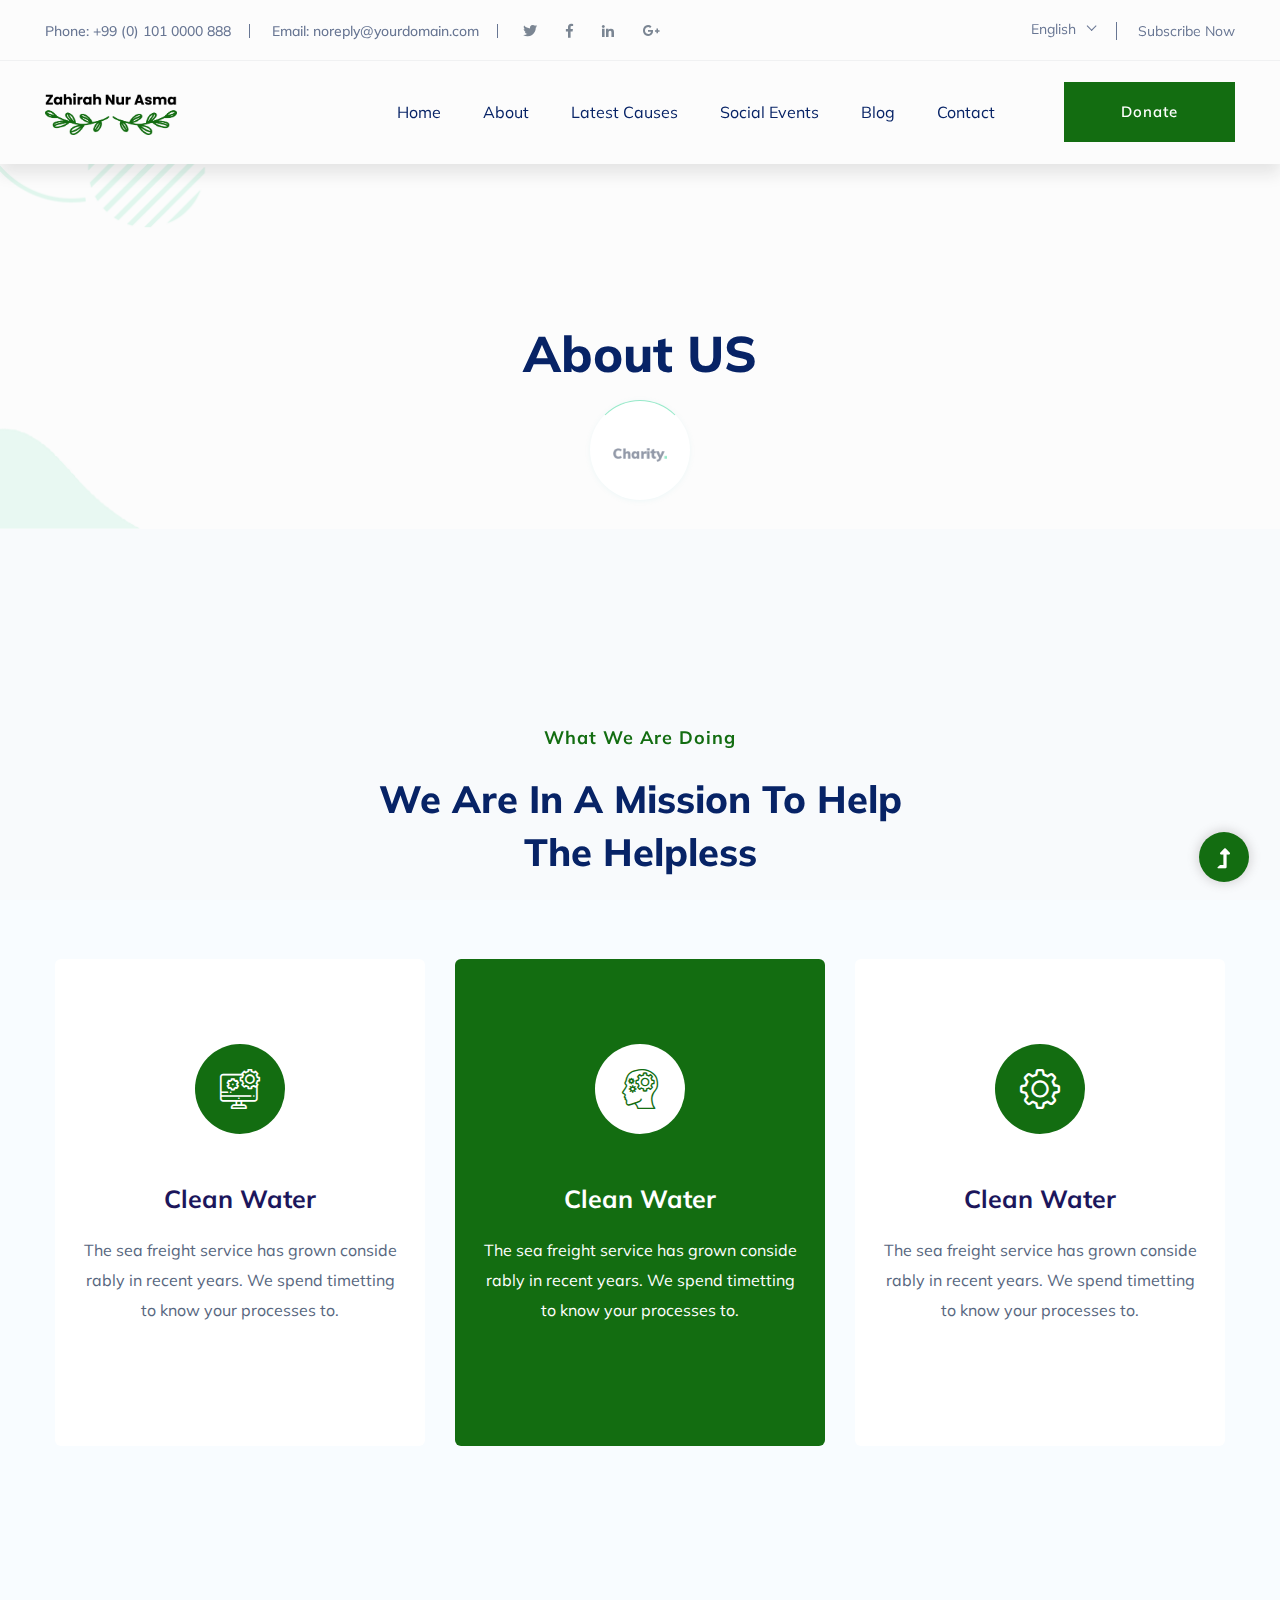
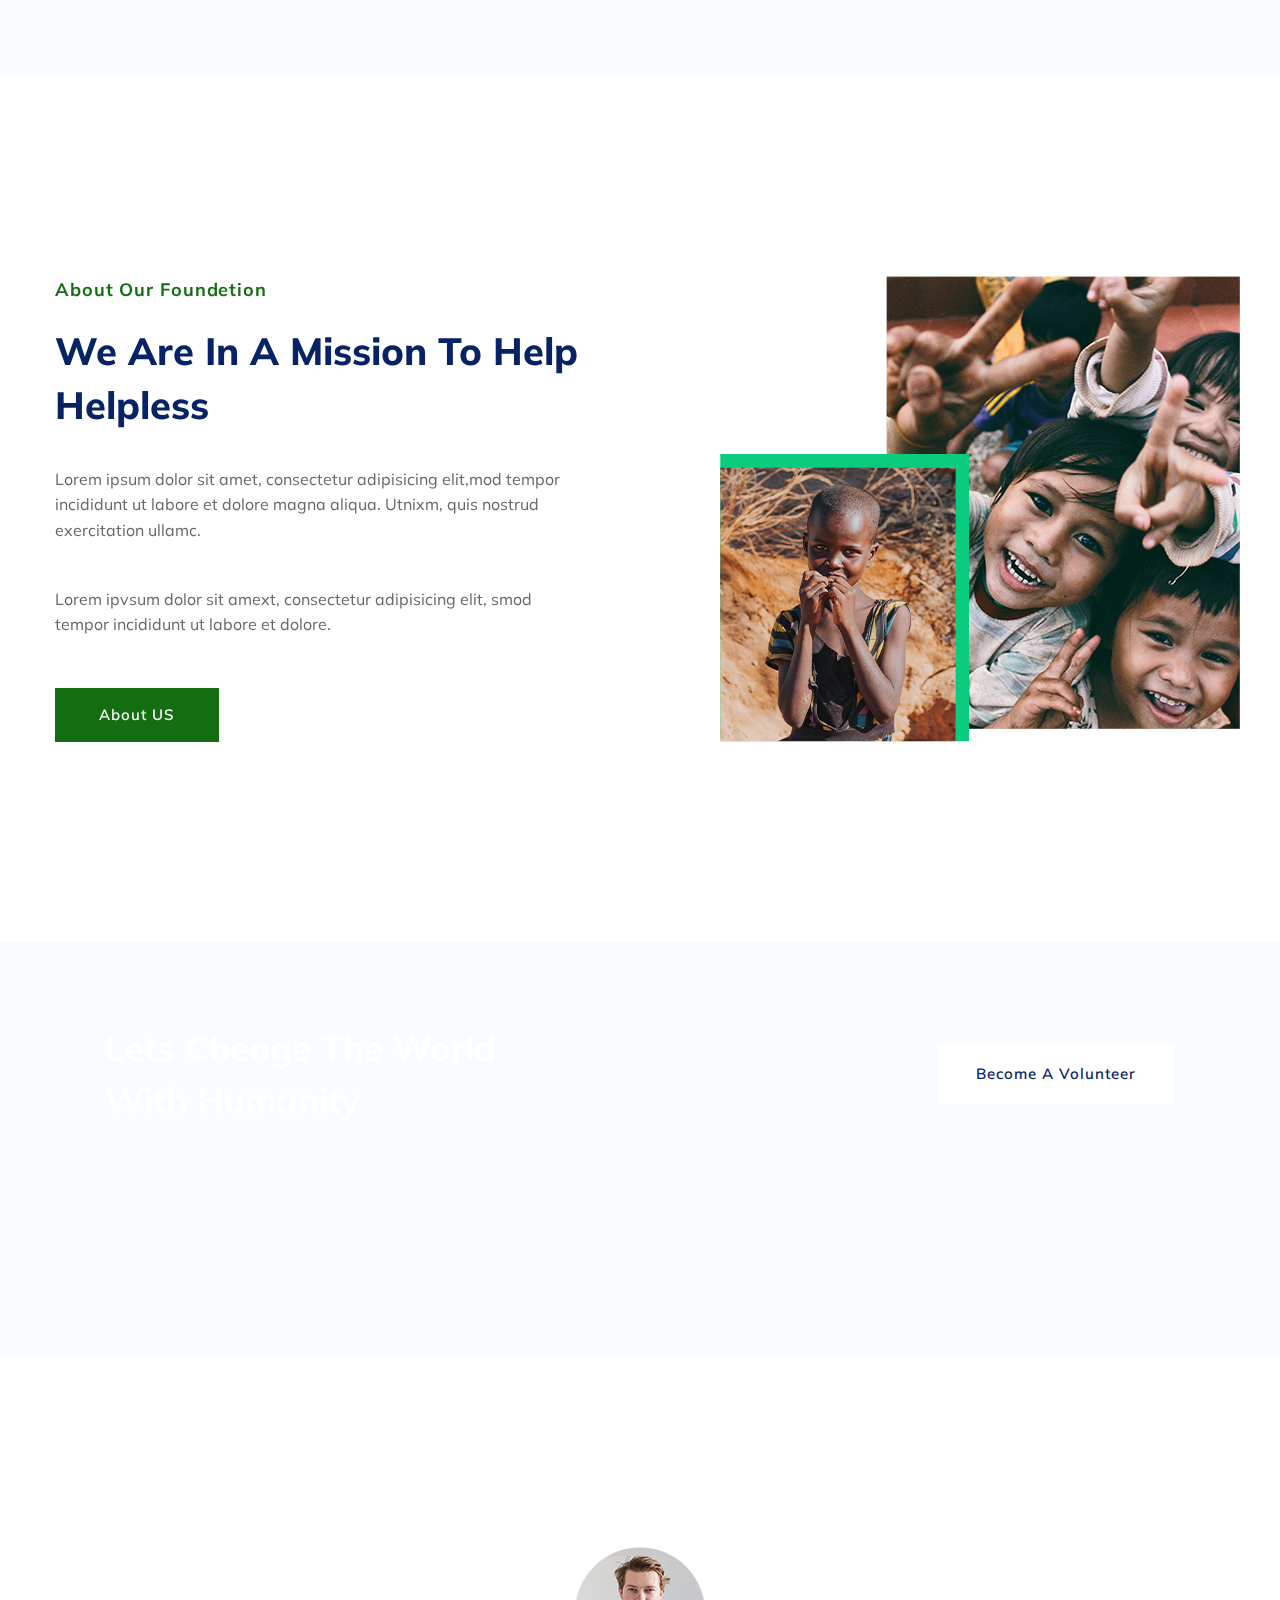
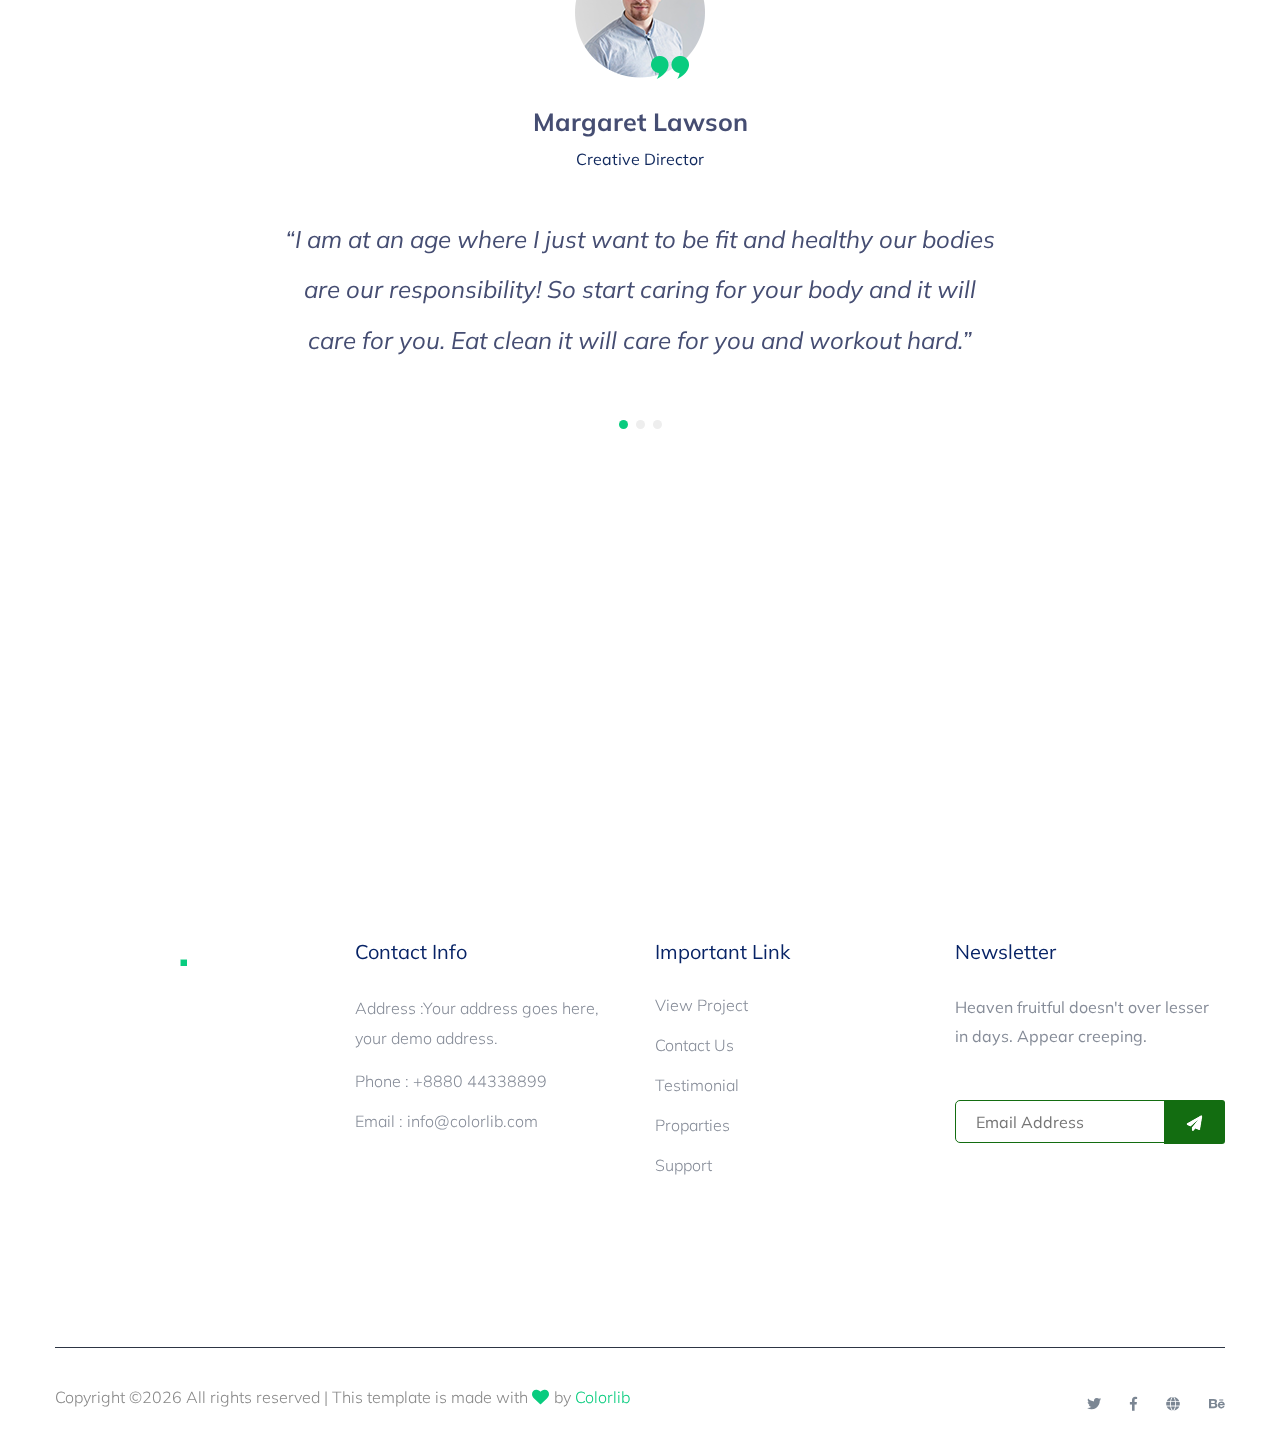
==== about.html @ 2c1a3784 "upload file yayasan di github" ====
<!doctype html>
<html class="no-js" lang="zxx">
<head>
    <meta charset="utf-8">
    <meta http-equiv="x-ua-compatible" content="ie=edge">
    <title> Charity | Teamplate</title>
    <meta name="description" content="">
    <meta name="viewport" content="width=device-width, initial-scale=1">
    <link rel="manifest" href="site.webmanifest">
    <link rel="shortcut icon" type="image/x-icon" href="assets/img/favicon.ico">

	<!-- CSS here -->
	<link rel="stylesheet" href="assets/css/bootstrap.min.css">
	<link rel="stylesheet" href="assets/css/owl.carousel.min.css">
	<link rel="stylesheet" href="assets/css/slicknav.css">
    <link rel="stylesheet" href="assets/css/flaticon.css">
    <link rel="stylesheet" href="assets/css/progressbar_barfiller.css">
    <link rel="stylesheet" href="assets/css/gijgo.css">
    <link rel="stylesheet" href="assets/css/animate.min.css">
    <link rel="stylesheet" href="assets/css/animated-headline.css">
	<link rel="stylesheet" href="assets/css/magnific-popup.css">
	<link rel="stylesheet" href="assets/css/fontawesome-all.min.css">
	<link rel="stylesheet" href="assets/css/themify-icons.css">
	<link rel="stylesheet" href="assets/css/slick.css">
	<link rel="stylesheet" href="assets/css/nice-select.css">
	<link rel="stylesheet" href="assets/css/style.css">
</head>
<body>
    <!-- ? Preloader Start -->
    <div id="preloader-active">
        <div class="preloader d-flex align-items-center justify-content-center">
            <div class="preloader-inner position-relative">
                <div class="preloader-circle"></div>
                <div class="preloader-img pere-text">
                    <img src="assets/img/logo/loder.png" alt="">
                </div>
            </div>
        </div>
    </div>
    <!-- Preloader Start -->
    <header>
        <!-- Header Start -->
        <div class="header-area">
            <div class="main-header ">
                <div class="header-top d-none d-lg-block">
                    <div class="container-fluid">
                        <div class="col-xl-12">
                            <div class="row d-flex justify-content-between align-items-center">
                                <div class="header-info-left d-flex">
                                    <ul>     
                                        <li>Phone: +99 (0) 101 0000 888</li>
                                        <li>Email: noreply@yourdomain.com</li>
                                    </ul>
                                    <div class="header-social">    
                                        <ul>
                                            <li><a href="#"><i class="fab fa-twitter"></i></a></li>
                                            <li><a  href="https://www.facebook.com/sai4ull"><i class="fab fa-facebook-f"></i></a></li>
                                            <li><a href="#"><i class="fab fa-linkedin-in"></i></a></li>
                                            <li> <a href="#"><i class="fab fa-google-plus-g"></i></a></li>
                                        </ul>
                                    </div>
                                </div>
                                <div class="header-info-right d-flex align-items-center">
                                    <div class="select-this">
                                        <form action="#">
                                            <div class="select-itms">
                                                <select name="select" id="select1">
                                                    <option value="">English</option>
                                                    <option value="">Bangla</option>
                                                    <option value="">Arabic</option>
                                                    <option value="">Hindi</option>
                                                </select>
                                            </div>
                                        </form>
                                    </div>
                                    <ul class="contact-now">     
                                        <li><a href="#">Subscribe Now</a></li>
                                    </ul>
                                </div>
                            </div>
                        </div>
                    </div>
                </div>
                <div class="header-bottom  header-sticky">
                    <div class="container-fluid">
                        <div class="row align-items-center">
                            <!-- Logo -->
                            <div class="col-xl-2 col-lg-2">
                                <div class="logo">
                                    <a href="index.html"><img src="assets/img/logo/logo.png" alt=""></a>
                                </div>
                            </div>
                            <div class="col-xl-10 col-lg-10">
                                <div class="menu-wrapper  d-flex align-items-center justify-content-end">
                                    <!-- Main-menu -->
                                    <div class="main-menu d-none d-lg-block">
                                        <nav>
                                            <ul id="navigation">                                                                                          
                                                <li><a href="index.html">Home</a></li>
                                                <li><a href="about.html">About</a></li>
                                                <li><a href="program.html">latest causes</a></li>
                                                <li><a href="events.html">social events </a></li>
                                                <li><a href="blog.html">Blog</a>
                                                    <ul class="submenu">
                                                        <li><a href="blog.html">Blog</a></li>
                                                        <li><a href="blog_details.html">Blog Details</a></li>
                                                        <li><a href="elements.html">Element</a></li>
                                                    </ul>
                                                </li>
                                                <li><a href="contact.html">Contact</a></li>
                                            </ul>
                                        </nav>
                                    </div>
                                    <!-- Header-btn -->
                                    <div class="header-right-btn d-none d-lg-block ml-20">
                                        <a href="contact.html" class="btn header-btn">Donate</a>
                                    </div>
                                </div>
                            </div> 
                            <!-- Mobile Menu -->
                            <div class="col-12">
                                <div class="mobile_menu d-block d-lg-none"></div>
                            </div>
                        </div>
                    </div>
                </div>
            </div>
        </div>
        <!-- Header End -->
    </header>
    <!-- header end -->
    <main>
    <!--? Hero Start -->
    <div class="slider-area2">
        <div class="slider-height2 d-flex align-items-center">
            <div class="container">
                <div class="row">
                    <div class="col-xl-12">
                        <div class="hero-cap hero-cap2 pt-20 text-center">
                            <h2>About US</h2>
                        </div>
                    </div>
                </div>
            </div>
        </div>
    </div>
    <!-- Hero End -->
    <!--? Services Area Start -->
    <div class="service-area section-padding30">
        <div class="container">
            <div class="row justify-content-center">
                <div class="col-xl-6 col-lg-7 col-md-10 col-sm-10">
                    <!-- Section Tittle -->
                    <div class="section-tittle text-center mb-80">
                        <span>What we are doing</span>
                        <h2>We Are In A Mission To Help The Helpless</h2>
                    </div>
                </div>
            </div>
            <div class="row">
                <div class="col-lg-4 col-md-6 col-sm-6">
                    <div class="single-cat text-center mb-50">
                        <div class="cat-icon">
                            <span class="flaticon-null-1"></span>
                        </div>
                        <div class="cat-cap">
                            <h5><a href="services.html">Clean Water</a></h5>
                            <p>The sea freight service has grown conside rably in recent years. We spend timetting to know your processes to.</p>
                        </div>
                    </div>
                </div>
                <div class="col-lg-4 col-md-6 col-sm-6">
                    <div class="single-cat active text-center mb-50">
                        <div class="cat-icon">
                            <span class="flaticon-think"></span>
                        </div>
                        <div class="cat-cap">
                            <h5><a href="services.html">Clean Water</a></h5>
                            <p>The sea freight service has grown conside rably in recent years. We spend timetting to know your processes to.</p>
                        </div>
                    </div>
                </div>
                <div class="col-lg-4 col-md-6 col-sm-6">
                    <div class="single-cat text-center mb-50">
                        <div class="cat-icon">
                            <span class="flaticon-gear"></span>
                        </div>
                        <div class="cat-cap">
                            <h5><a href="services.html">Clean Water</a></h5>
                            <p>The sea freight service has grown conside rably in recent years. We spend timetting to know your processes to.</p>
                        </div>
                    </div>
                </div>
            </div>
        </div>
    </div>
    <!-- Services Area End -->
    <!--? About Law Start-->
    <section class="about-low-area section-padding2">
        <div class="container">
            <div class="row">
                <div class="col-lg-6 col-md-10">
                    <div class="about-caption mb-50">
                        <!-- Section Tittle -->
                        <div class="section-tittle mb-35">
                            <span>About our foundetion</span>
                            <h2>We Are In A Mission To  Help Helpless</h2>
                        </div>
                        <p>Lorem ipsum dolor sit amet, consectetur adipisicing elit,mod tempor incididunt ut labore et dolore magna aliqua. Utnixm, quis nostrud exercitation ullamc.</p>
                        <p>Lorem ipvsum dolor sit amext, consectetur adipisicing elit, smod tempor incididunt ut labore et dolore.</p>
                    </div>
                    <a href="about.html" class="btn">About US</a>
                </div>
                <div class="col-lg-6 col-md-12">
                    <!-- about-img -->
                    <div class="about-img ">
                        <div class="about-font-img d-none d-lg-block">
                            <img src="assets/img/gallery/about2.png" alt="">
                        </div>
                        <div class="about-back-img ">
                            <img src="assets/img/gallery/about1.png" alt="">
                        </div>
                    </div>
                </div>
            </div>
        </div>
    </section>
    <!-- About Law End-->
    <!-- Want To work -->
    <section class="wantToWork-area ">
        <div class="container">
            <div class="wants-wrapper w-padding2  section-bg" data-background="assets/img/gallery/section_bg01.png">
                <div class="row align-items-center justify-content-between">
                    <div class="col-xl-5 col-lg-9 col-md-8">
                        <div class="wantToWork-caption wantToWork-caption2">
                            <h2>Lets Chenge The World With Humanity</h2>
                        </div>
                    </div>
                    <div class="col-xl-2 col-lg-3 col-md-4">
                        <a href="#" class="btn white-btn f-right sm-left">Become A Volunteer</a>
                    </div>
                </div>
            </div>
        </div>
    </section>
    <!-- Want To work End -->
    <!--? Testimonial Start -->
    <div class="testimonial-area testimonial-padding">
        <div class="container">
            <!-- Testimonial contents -->
            <div class="row d-flex justify-content-center">
                <div class="col-xl-8 col-lg-8 col-md-10">
                    <div class="h1-testimonial-active dot-style">
                        <!-- Single Testimonial -->
                        <div class="single-testimonial text-center">
                            <div class="testimonial-caption ">
                                <!-- founder -->
                                <div class="testimonial-founder">
                                    <div class="founder-img mb-40">
                                        <img src="assets/img/gallery/testimonial.png" alt="">
                                        <span>Margaret Lawson</span>
                                        <p>Creative Director</p>
                                    </div>
                                </div>
                                <div class="testimonial-top-cap">
                                    <p>“I am at an age where I just want to be fit and healthy our bodies are our responsibility! So start caring for your body and it will care for you. Eat clean it will care for you and workout hard.”</p>
                                </div>
                            </div>
                        </div>
                        <!-- Single Testimonial -->
                        <div class="single-testimonial text-center">
                            <div class="testimonial-caption ">
                                <!-- founder -->
                                <div class="testimonial-founder">
                                    <div class="founder-img mb-40">
                                        <img src="assets/img/gallery/testimonial.png" alt="">
                                        <span>Margaret Lawson</span>
                                        <p>Creative Director</p>
                                    </div>
                                </div>
                                <div class="testimonial-top-cap">
                                    <p>“I am at an age where I just want to be fit and healthy our bodies are our responsibility! So start caring for your body and it will care for you. Eat clean it will care for you and workout hard.”</p>
                                </div>
                            </div>
                        </div>
                        <!-- Single Testimonial -->
                        <div class="single-testimonial text-center">
                            <div class="testimonial-caption ">
                                <!-- founder -->
                                <div class="testimonial-founder">
                                    <div class="founder-img mb-40">
                                        <img src="assets/img/gallery/testimonial.png" alt="">
                                        <span>Margaret Lawson</span>
                                        <p>Creative Director</p>
                                    </div>
                                </div>
                                <div class="testimonial-top-cap">
                                    <p>“I am at an age where I just want to be fit and healthy our bodies are our responsibility! So start caring for your body and it will care for you. Eat clean it will care for you and workout hard.”</p>
                                </div>
                            </div>
                        </div>
                    </div>
                </div>
            </div>
        </div>
    </div>
    <!-- Testimonial End -->

    <!--? Count Down Start -->
    <div class="count-down-area pt-25 section-bg" data-background="assets/img/gallery/section_bg02.png">
        <div class="container">
            <div class="row justify-content-center">
                <div class="col-lg-12 col-md-12">
                    <div class="count-down-wrapper" >
                        <div class="row justify-content-between">
                            <div class="col-lg-3 col-md-6 col-sm-6">
                                <!-- Counter Up -->
                                <div class="single-counter text-center">
                                    <span class="counter color-green">6,200</span>
                                    <span class="plus">+</span>
                                    <p class="color-green">Donation</p>
                                </div>
                            </div>
                            <div class="col-lg-3 col-md-6 col-sm-6">
                                <!-- Counter Up -->
                                <div class="single-counter text-center">
                                    <span class="counter color-green">80</span>
                                    <span class="plus">+</span>
                                    <p class="color-green">Fund Raised</p>
                                </div>
                            </div>
                            <div class="col-lg-3 col-md-6 col-sm-6">
                                <!-- Counter Up -->
                                <div class="single-counter text-center">
                                    <span class="counter color-green">256</span>
                                    <span class="plus">+</span>
                                    <p class="color-green">Donation</p>
                                </div>
                            </div>
                            <div class="col-lg-3 col-md-6 col-sm-6">
                                <!-- Counter Up -->
                                <div class="single-counter text-center">
                                    <span class="counter color-green">256</span>
                                    <span class="plus">+</span>
                                    <p class="color-green">Donation</p>
                                </div>
                            </div>
                        </div>
                    </div>
                </div>
            </div>
        </div>
    </div>
    <!-- Count Down End -->
    </main>
    <footer>
        <div class="footer-wrapper section-bg2" data-background="assets/img/gallery/footer_bg.png">
            <!-- Footer Top-->
            <div class="footer-area footer-padding">
                <div class="container">
                    <div class="row d-flex justify-content-between">
                        <div class="col-xl-3 col-lg-3 col-md-4 col-sm-6">
                        <div class="single-footer-caption mb-50">
                            <div class="single-footer-caption mb-30">
                                <div class="footer-tittle">
                                    <div class="footer-logo mb-20">
                                        <a href="index.html"><img src="assets/img/logo/logo2_footer.png" alt=""></a>
                                    </div>
                                </div>
                            </div>
                        </div>
                        </div>
                        <div class="col-xl-3 col-lg-3 col-md-4 col-sm-5">
                            <div class="single-footer-caption mb-50">
                                <div class="footer-tittle">
                                    <h4>Contact Info</h4>
                                    <ul>
                                        <li>
                                            <p>Address :Your address goes here, your demo address.</p>
                                        </li>
                                        <li><a href="#">Phone : +8880 44338899</a></li>
                                        <li><a href="#">Email : info@colorlib.com</a></li>
                                    </ul>
                                </div>

                            </div>
                        </div>
                        <div class="col-xl-3 col-lg-3 col-md-4 col-sm-5">
                            <div class="single-footer-caption mb-50">
                                <div class="footer-tittle">
                                    <h4>Important Link</h4>
                                    <ul>
                                        <li><a href="#"> View Project</a></li>
                                        <li><a href="#">Contact Us</a></li>
                                        <li><a href="#">Testimonial</a></li>
                                        <li><a href="#">Proparties</a></li>
                                        <li><a href="#">Support</a></li>
                                    </ul>
                                </div>
                            </div>
                        </div>
                        <div class="col-xl-3 col-lg-3 col-md-4 col-sm-5">
                            <div class="single-footer-caption mb-50">
                                <div class="footer-tittle">
                                    <h4>Newsletter</h4>
                                    <div class="footer-pera footer-pera2">
                                    <p>Heaven fruitful doesn't over lesser in days. Appear creeping.</p>
                                </div>
                                <!-- Form -->
                                <div class="footer-form" >
                                    <div id="mc_embed_signup">
                                        <form target="_blank" action="https://spondonit.us12.list-manage.com/subscribe/post?u=1462626880ade1ac87bd9c93a&amp;id=92a4423d01"
                                        method="get" class="subscribe_form relative mail_part">
                                            <input type="email" name="email" id="newsletter-form-email" placeholder="Email Address"
                                            class="placeholder hide-on-focus" onfocus="this.placeholder = ''"
                                            onblur="this.placeholder = ' Email Address '">
                                            <div class="form-icon">
                                                <button type="submit" name="submit" id="newsletter-submit"
                                                class="email_icon newsletter-submit button-contactForm"><img src="assets/img/gallery/form.png" alt=""></button>
                                            </div>
                                            <div class="mt-10 info"></div>
                                        </form>
                                    </div>
                                </div>
                                </div>
                            </div>
                        </div>
                    </div>
                </div>
            </div>
            <!-- footer-bottom -->
            <div class="footer-bottom-area">
                <div class="container">
                    <div class="footer-border">
                        <div class="row d-flex justify-content-between align-items-center">
                            <div class="col-xl-10 col-lg-9 ">
                                <div class="footer-copy-right">
                                    <p><!-- Link back to Colorlib can't be removed. Template is licensed under CC BY 3.0. -->
  Copyright &copy;<script>document.write(new Date().getFullYear());</script> All rights reserved | This template is made with <i class="fa fa-heart" aria-hidden="true"></i> by <a href="https://colorlib.com" target="_blank">Colorlib</a>
  <!-- Link back to Colorlib can't be removed. Template is licensed under CC BY 3.0. --></p>
                                </div>
                            </div>
                            <div class="col-xl-2 col-lg-3">
                                <div class="footer-social f-right">
                                    <a href="#"><i class="fab fa-twitter"></i></a>
                                    <a  href="https://www.facebook.com/sai4ull"><i class="fab fa-facebook-f"></i></a>
                                    <a href="#"><i class="fas fa-globe"></i></a>
                                    <a href="#"><i class="fab fa-behance"></i></a>
                                </div>
                            </div>
                        </div>
                    </div>
                </div>
            </div>
        </div>
    </footer>

    <!-- Scroll Up -->
    <div id="back-top" >
        <a title="Go to Top" href="#"> <i class="fas fa-level-up-alt"></i></a>
    </div>

    <!-- JS here -->

    <script src="./assets/js/vendor/modernizr-3.5.0.min.js"></script>
    <!-- Jquery, Popper, Bootstrap -->
    <script src="./assets/js/vendor/jquery-1.12.4.min.js"></script>
    <script src="./assets/js/popper.min.js"></script>
    <script src="./assets/js/bootstrap.min.js"></script>
    <!-- Jquery Mobile Menu -->
    <script src="./assets/js/jquery.slicknav.min.js"></script>

    <!-- Jquery Slick , Owl-Carousel Plugins -->
    <script src="./assets/js/owl.carousel.min.js"></script>
    <script src="./assets/js/slick.min.js"></script>
    <!-- One Page, Animated-HeadLin -->
    <script src="./assets/js/wow.min.js"></script>
    <script src="./assets/js/animated.headline.js"></script>
    <script src="./assets/js/jquery.magnific-popup.js"></script>

    <!-- Date Picker -->
    <script src="./assets/js/gijgo.min.js"></script>
    <!-- Nice-select, sticky -->
    <script src="./assets/js/jquery.nice-select.min.js"></script>
    <script src="./assets/js/jquery.sticky.js"></script>
    <!-- Progress -->
    <script src="./assets/js/jquery.barfiller.js"></script>
    
    <!-- counter , waypoint,Hover Direction -->
    <script src="./assets/js/jquery.counterup.min.js"></script>
    <script src="./assets/js/waypoints.min.js"></script>
    <script src="./assets/js/jquery.countdown.min.js"></script>
    <script src="./assets/js/hover-direction-snake.min.js"></script>

    <!-- contact js -->
    <script src="./assets/js/contact.js"></script>
    <script src="./assets/js/jquery.form.js"></script>
    <script src="./assets/js/jquery.validate.min.js"></script>
    <script src="./assets/js/mail-script.js"></script>
    <script src="./assets/js/jquery.ajaxchimp.min.js"></script>
    
    <!-- Jquery Plugins, main Jquery -->	
    <script src="./assets/js/plugins.js"></script>
    <script src="./assets/js/main.js"></script>
    
    </body>
</html>
---- assets/css/flaticon.css ----
/*
  	Flaticon icon font: Flaticon
  	Creation date: 02/06/2020 05:24
  	*/

@font-face {
  font-family: "Flaticon";
  src: url("../fonts/Flaticon.eot");
  src: url("../fonts/Flaticon.eot?#iefix") format("embedded-opentype"),
       url("../fonts/Flaticon.woff2") format("woff2"),
       url("../fonts/Flaticon.woff") format("woff"),
       url("../fonts/Flaticon.ttf") format("truetype"),
       url("../fonts/Flaticon.svg#Flaticon") format("svg");
  font-weight: normal;
  font-style: normal;
}

@media screen and (-webkit-min-device-pixel-ratio:0) {
  @font-face {
    font-family: "Flaticon";
    src: url("../fonts/Flaticon.svg#Flaticon") format("svg");
  }
}

[class^="flaticon-"]:before, [class*=" flaticon-"]:before,
[class^="flaticon-"]:after, [class*=" flaticon-"]:after {   
  font-family: Flaticon;
font-style: normal;
}

.flaticon-null:before { content: "\f100"; }
.flaticon-null-1:before { content: "\f101"; }
.flaticon-gear:before { content: "\f102"; }
.flaticon-think:before { content: "\f103"; }
---- assets/css/progressbar_barfiller.css ----
/* Custom Code skills */
.single-skill{
  display: flex;
}

.single-skill span {
	color: #79838b;
	font-size: 13px;
	font-weight: 300;
	letter-spacing: 0;
	margin-bottom: 14px;
	display: block;
}
.single-skill .bar-progress {
	width: 100%;
}
.single-skill .bar-title {
  width: 20%;
  margin-bottom: 19px;
}

.skills-content {
  padding-top: 200px;
  padding-left: 70px;
}

.skills-shape-bg {
  height: 651px;
  width: 868px;
  position: absolute;
  content: "";
  border: 2px solid #4d4d4d;
  left: 40%;
  top: 255px;
}

.skills-shape-bg::before {
  position: absolute;
  content: "";
  height: 465px;
  width: 300px;
  border: 2px solid #4d4d4d;
  left: -35%;
  top: 50%;
  transform: translateY(-50%);
  border-right: 0;
}



/* Default */
.barfiller {
	width: 100%;
	height: 10px;
	background: #f6f9fc;
  position: relative;
  border-radius: 5px;
}

.barfiller .fill {
  display: block;
  position: relative;
  width: 0px;
  height: 100%;
  background: #333;
  z-index: 1;
  border-radius: 5px;
}

.barfiller .tipWrap { display: none; }

.barfiller .tip {
  margin-top: -28px;
  padding: 2px 4px;
  font-size: 16px;
  color: #136D11;
  left: 0px;
  position: absolute;
  z-index: 2;
  background: transparent;
  font-weight: 800;
}

.barfiller .tip:after {
  border: solid;
  border-color: rgba(0,0,0,.8) transparent;
  border-width: 6px 6px 0 6px;
  content: "";
  display: block;
  position: absolute;
  left: 9px;
  top: 100%;
  z-index: 9;
  display: none;
  
}
---- assets/css/gijgo.css ----
.gj-button {
    background-color: #f5f5f5;
    border: 1px solid #ddd;
    color: #000;
    border-radius: 3px;
    padding: 6px 10px;
    cursor: pointer;
}

.gj-unselectable {
    -webkit-touch-callout: none;
    -webkit-user-select: none;
    -khtml-user-select: none;
    -moz-user-select: none;
    -ms-user-select: none;
    user-select: none;
}

.gj-row {
    display: -webkit-box;
    display: -ms-flexbox;
    display: flex;
    -ms-flex-wrap: wrap;
    flex-wrap: wrap;
}

.gj-margin-left-5 {
    margin-left: 5px;
}

.gj-margin-left-10 {
    margin-left: 10px;
}

.gj-width-full {
    width: 100%;
}

.gj-cursor-pointer {
    cursor: pointer;
}

.gj-text-align-center {
    text-align: center;
}

.gj-font-size-16 {
    font-size: 16px;
}

.gj-hidden {
    display: none;
}

/** Material Design */
.gj-button-md {
    background: 0 0;
    border: none;
    border-radius: 2px;
    color: rgba(0, 0, 0, 0.87);
    position: relative;
    height: 36px;
    margin: 0;
    min-width: 64px;
    padding: 0 16px;
    display: inline-block;
    font-family: "Roboto","Helvetica","Arial",sans-serif;
    font-size: 1rem;
    font-weight: 500;
    text-transform: uppercase;
    letter-spacing: 0;
    overflow: hidden;
    will-change: box-shadow;
    transition: box-shadow .2s cubic-bezier(.4,0,1,1),background-color .2s cubic-bezier(.4,0,.2,1),color .2s cubic-bezier(.4,0,.2,1);
    outline: none;
    cursor: pointer;
    text-decoration: none;
    text-align: center;
    line-height: 36px;
    vertical-align: middle;
    overflow: hidden;
    -webkit-user-select: none;
    -moz-user-select: none;
    -ms-user-select: none;
    user-select: none;
}

.gj-button-md:hover {
    background-color: rgba(158,158,158,.2);
}

.gj-button-md:disabled {
    color: rgba(0,0,0,.26);
    background: 0 0;
}

.gj-button-md .material-icons,
.gj-button-md .gj-icon {
    vertical-align: middle;
    /*font-size: 1.3rem;
    margin-right: 4px;*/
}

.gj-button-md.gj-button-md-icon {
    width: 24px;
    height: 31px;
    min-width: 24px;
    padding: 0px;
    display: table;
}

.gj-button-md.gj-button-md-icon .material-icons,
.gj-button-md.gj-button-md-icon .gj-icon {
    display: table-cell;
    margin-right: 0px;
    width: 24px;
    height: 24px;
}

.gj-button-md.active {
    background-color: rgba(158,158,158,.4);
}

.gj-button-md-group {
    position: relative;
    display: inline-block;
    vertical-align: middle;
}
.gj-textbox-md {
	/* border: none; */
	/* border-bottom: 1px solid rgba(0,0,0,.42); */
	display: block;
	font-family: "Helvetica","Arial",sans-serif;
	font-size: 16px;
	line-height: 16px;
	/* padding: 4px 0px; */
	margin: 0;
	/* width: 100%; */
	background: 0 0;
	/* text-align: ; */
	color: rgba(0,0,0,.87);
	padding-left: 44px;
	border: 1px solid #dca73a;
	/* padding: 15px 15px; */
	/* text-align: center; */
	width: 177px;
	height: 55px;
	border-radius: 5px;
}
.gj-textbox-md:focus,
.gj-textbox-md:active {
    /* border-bottom: 2px solid rgba(0,0,0,.42); */
    outline: none;
}

.gj-textbox-md::placeholder {
    color: #8e8e8e;
}

.gj-textbox-md:-ms-input-placeholder {
    color: #8e8e8e;
}

.gj-textbox-md::-ms-input-placeholder {
    color: #8e8e8e;
}

.gj-md-spacer-24 {
    min-width: 24px;
    width: 24px;
    display: inline-block;
}

.gj-md-spacer-32 {
    min-width: 32px;
    width: 32px;
    display: inline-block;
}

.gj-modal {
    position: fixed;
    top: 0;
    right: 0;
    bottom: 0;
    left: 0;
    z-index: 1203;
    display: none;
    overflow: hidden;
    -webkit-overflow-scrolling: touch;
    outline: 0;
    background-color: rgba(0, 0, 0, 0.54118);
    transition: 200ms ease opacity;
    will-change: opacity;
}

/* List */
ul.gj-list li [data-role="wrapper"] {
    display: table;
    width: 100%;
}

ul.gj-list li [data-role="checkbox"] {
    display: table-cell;
    vertical-align:middle;
    text-align:center;
}

ul.gj-list li [data-role="image"] {
    display: table-cell;
    vertical-align:middle;
    text-align:center;
}

ul.gj-list li [data-role="display"] {
    display: table-cell;
    vertical-align:middle;
    cursor: pointer;
}

ul.gj-list li [data-role="display"]:empty:before {
  content: "\200b"; /* unicode zero width space character */
}

/* List - Bootstrap */
ul.gj-list-bootstrap {
    padding-left: 0px;
    margin-bottom: 0px;
}

ul.gj-list-bootstrap li {
    padding: 0px;
}

ul.gj-list-bootstrap li [data-role="wrapper"] {
    padding: 0px 10px;
}

ul.gj-list-bootstrap li [data-role="checkbox"] {
    width: 24px;
    padding: 3px;
}

ul.gj-list-bootstrap li [data-role="image"] {
    width: 24px;
    height: 24px;
}

ul.gj-list-bootstrap li [data-role="display"] {
    padding: 8px 0px 8px 4px;
}

.list-group-item.active ul li, .list-group-item.active:focus ul li, .list-group-item.active:hover ul li {
    text-shadow: none;
    color:initial;
}

/* List - Material Design */
ul.gj-list-md {
    padding: 0px;
    list-style: none;
    list-style-type: none;
    line-height: 24px;
    letter-spacing: 0;
    color: #616161; /* Gray 700 */
}

ul.gj-list-md li {
    display: list-item;
    list-style-type: none;
    padding: 0px;
    min-height: unset;
    box-sizing: border-box;
    align-items: center;
    cursor: default;
    overflow: hidden;

    font-family: "Roboto","Helvetica","Arial",sans-serif;
    font-size: 16px;
    font-weight: 400;
    letter-spacing: .04em;
    line-height: 1;
    
    -webkit-flex-direction: row;
    -ms-flex-direction: row;
    flex-direction: row;
    -webkit-flex-wrap: nowrap;
    -ms-flex-wrap: nowrap;
    flex-wrap: nowrap;
}

ul.gj-list-md li [data-role="checkbox"] {
    height: 24px;
    width: 24px;
}

ul.gj-list-md li [data-role="image"] {
    height: 24px;
    width: 24px;
}

ul.gj-list-md li [data-role="display"] {
    padding: 8px 0px 8px 5px;
    order: 0;
    flex-grow: 2;
    text-decoration: none;
    box-sizing: border-box;
    align-items: center;
    text-align: left;
    color: rgba(0,0,0,.87);
}

ul.gj-list-md li.disabled>[data-role="wrapper"]>[data-role="display"] {
    color: #9E9E9E; /* Gray 500 */
}

.gj-list-md-active {
    background: #e0e0e0;
    color: #3f51b5;
}


/* Picker */
.gj-picker {
    position: absolute;
    z-index: 1203;
    background-color: #fff;
}

.gj-picker .selected {
    color: #fff;
}

/* Material Design */
.gj-picker-md {
    font-family: "Roboto","Helvetica","Arial",sans-serif;
    font-size: 16px;
    font-weight: 400;
    letter-spacing: .04em;
    line-height: 1;
    color: rgba(0,0,0,.87);
    border: 1px solid #E0E0E0;
}

.gj-modal .gj-picker-md {
    border: 0px;
}

.gj-picker-md [role="header"] {
    color: rgba(255, 255, 255, 0.54);
    display: flex;
    background: #2196f3;
    align-items: baseline;
    user-select: none;
    justify-content: center;
}

.gj-picker-md [role="footer"] {
    float: right;
    padding: 10px;
}

.gj-picker-md [role="footer"] button.gj-button-md {
    color: #2196f3;
    font-weight: bold;
    font-size: 13px;
}

/* Bootstrap */
.gj-picker-bootstrap {
    border-radius: 4px;
    border: 1px solid #E0E0E0;
}

.gj-picker-bootstrap .selected {
    color: #888;
}

.gj-picker-bootstrap [role="header"] {
    background: #eee;
    color: #AAA;
}
@font-face {
    font-family: 'gijgo-material';
    src: url('../fonts/gijgo-material.eot?235541');
    src: url('../fonts/gijgo-material.eot?235541#iefix') format('embedded-opentype'), url('../fonts/gijgo-material.ttf?235541') format('truetype'), url('../fonts/gijgo-material.woff?235541') format('woff'), url('../fonts/gijgo-material.svg?235541#gijgo-material') format('svg');
    font-weight: normal;
    font-style: normal;
}

.gj-icon {
    /* use !important to prevent issues with browser extensions that change fonts */
    font-family: 'gijgo-material' !important;
    font-size: 24px;
    speak: none;
    font-style: normal;
    font-weight: normal;
    font-variant: normal;
    text-transform: none;
    line-height: 1;
    /* Enable Ligatures ================ */
    letter-spacing: 0;
    -webkit-font-feature-settings: "liga";
    -moz-font-feature-settings: "liga=1";
    -moz-font-feature-settings: "liga";
    -ms-font-feature-settings: "liga" 1;
    font-feature-settings: "liga";
    -webkit-font-variant-ligatures: discretionary-ligatures;
    font-variant-ligatures: discretionary-ligatures;
    /* Better Font Rendering =========== */
    -webkit-font-smoothing: antialiased;
    -moz-osx-font-smoothing: grayscale;
}

.gj-icon.undo:before {
    content: "\e900";
}

.gj-icon.vertical-align-top:before {
    content: "\e901";
}

.gj-icon.vertical-align-center:before {
    content: "\e902";
}

.gj-icon.vertical-align-bottom:before {
    content: "\e903";
}

.gj-icon.arrow-dropup:before {
    content: "\e904";
}

.gj-icon.clock:before {
    content: "\e905";
}

.gj-icon.refresh:before {
    content: "\e906";
}

.gj-icon.last-page:before {
    content: "\e907";
}

.gj-icon.first-page:before {
    content: "\e908";
}

.gj-icon.cancel:before {
    content: "\e909";
}

.gj-icon.clear:before {
    content: "\e90a";
}

.gj-icon.check-circle:before {
    content: "\e90b";
}

.gj-icon.delete:before {
    content: "\e90c";
}

.gj-icon.arrow-upward:before {
    content: "\e90d";
}

.gj-icon.arrow-forward:before {
    content: "\e90e";
}

.gj-icon.arrow-downward:before {
    content: "\e90f";
}

.gj-icon.arrow-back:before {
    content: "\e910";
}

.gj-icon.list-numbered:before {
    content: "\e911";
}

.gj-icon.list-bulleted:before {
    content: "\e912";
}

.gj-icon.indent-increase:before {
    content: "\e913";
}

.gj-icon.indent-decrease:before {
    content: "\e914";
}

.gj-icon.redo:before {
    content: "\e915";
}

.gj-icon.align-right:before {
    content: "\e916";
}

.gj-icon.align-left:before {
    content: "\e917";
}

.gj-icon.align-justify:before {
    content: "\e918";
}

.gj-icon.align-center:before {
    content: "\e919";
}

.gj-icon.strikethrough:before {
    content: "\e91a";
}

.gj-icon.italic:before {
    content: "\e91b";
}

.gj-icon.underlined:before {
    content: "\e91c";
}

.gj-icon.bold:before {
    content: "\e91d";
}

.gj-icon.arrow-dropdown:before {
    content: "\e91e";
}

.gj-icon.done:before {
    content: "\e91f";
}

.gj-icon.pencil:before {
    content: "\e920";
}

.gj-icon.minus:before {
    content: "\e921";
}

.gj-icon.plus:before {
    content: "\e922";
}

.gj-icon.chevron-up:before {
    content: "\e923";
}

.gj-icon.chevron-right:before {
    content: "\e924";
}

.gj-icon.chevron-down:before {
    content: "\e925";
}

.gj-icon.chevron-left:before {
    content: "\e926";
}

.gj-icon.event:before {
    content: "\e927";
}
.gj-draggable {
    cursor: move;
}
.gj-resizable-handle {
    position: absolute;
    font-size: 0.1px;
    display: block;
    -ms-touch-action: none;
    touch-action: none;
    z-index: 1203;
}

.gj-resizable-n {
    cursor: n-resize;
    height: 7px;
    width: 100%;
    top: -5px;
    left: 0;
}
.gj-resizable-e {
    cursor: e-resize;
    width: 7px;
    right: -5px;
    top: 0;
    height: 100%;
}
.gj-resizable-s {
    cursor: s-resize;
    height: 7px;
    width: 100%;
    bottom: -5px;
    left: 0;
}
.gj-resizable-w {
	cursor: w-resize;
	width: 7px;
	left: -5px;
	top: 0;
	height: 100%;
}
.gj-resizable-se {
	cursor: se-resize;
	width: 12px;
	height: 12px;
	right: 1px;
	bottom: 1px;
}
.gj-resizable-sw {
	cursor: sw-resize;
	width: 9px;
	height: 9px;
	left: -5px;
	bottom: -5px;
}
.gj-resizable-nw {
	cursor: nw-resize;
	width: 9px;
	height: 9px;
	left: -5px;
	top: -5px;
}
.gj-resizable-ne {
	cursor: ne-resize;
	width: 9px;
	height: 9px;
	right: -5px;
	top: -5px;
}

.gj-dialog-footer {
    position: absolute;
    bottom: 0px;
    width: 100%;
    margin-top: 0px;
}

.gj-dialog-scrollable [data-role="body"] {
    overflow-x: hidden;
    overflow-y: scroll;
}

/** Bootstrap 3 **/
.gj-dialog-bootstrap {
    overflow: hidden;
    z-index: 1202;
}

.gj-dialog-bootstrap [data-role="title"] {
    display: inline;
}
.gj-dialog-bootstrap [data-role="close"] {
    line-height: 1.42857143;
}

/** Bootstrap 4 **/
.gj-dialog-bootstrap4 {
    overflow: hidden;
    z-index: 1202;
}

.gj-dialog-bootstrap4 [data-role="title"] {
    display: inline;
}
.gj-dialog-bootstrap4 [data-role="close"] {
    line-height: 1.5;
}

/** Material Design **/
.gj-dialog-md {
    background-color: #FFF;
    overflow: hidden;
    border: none;
    box-shadow: 0 11px 15px -7px rgba(0,0,0,.2), 0 24px 38px 3px rgba(0,0,0,.14), 0 9px 46px 8px rgba(0,0,0,.12);
    box-sizing: border-box;
    position: relative;
    display: -webkit-box;
    display: -webkit-flex;
    display: -ms-flexbox;
    display: flex;
    -webkit-box-orient: vertical;
    -webkit-box-direction: normal;
    -webkit-flex-direction: column;
    -ms-flex-direction: column;
    flex-direction: column;
    -webkit-background-clip: padding-box;
    background-clip: padding-box;
    outline: 0;
    z-index: 1202;
}

.gj-dialog-md-header {
    padding: 24px 24px 0px 24px;
    font-family: "Roboto","Helvetica","Arial",sans-serif;
}

.gj-dialog-md-title {
    margin: 0;
    font-weight: 400;
    display: inline;
    line-height: 28px;
    font-size: 20px;
}

.gj-dialog-md-close {
    -webkit-appearance: none;
    padding: 0;
    cursor: pointer;
    background: 0 0;
    border: 0;
    float: right;
    line-height: 28px;
    font-size: 28px;
}

.gj-dialog-md-body {
    padding: 20px 24px 24px 24px;
    color: rgba(0,0,0,.54);
    font-family: "Helvetica","Arial",sans-serif;
    font-size: 14px;
    font-weight: 400;
    line-height: 20px;
}

.gj-dialog-md-footer {
    padding: 8px 8px 8px 24px;
    display: -webkit-flex;
    display: -ms-flexbox;
    display: flex;
    -webkit-flex-direction: row-reverse;
    -ms-flex-direction: row-reverse;
    flex-direction: row-reverse;
    -webkit-flex-wrap: wrap;
    -ms-flex-wrap: wrap;
    flex-wrap: wrap;

    box-sizing: border-box;
}

.gj-dialog-md-footer>*:first-child {
    margin-right: 0;
}

.gj-dialog-md-footer>* {
    margin-right: 8px;
    height: 36px;
}
DIV.gj-grid-wrapper {
    margin: auto;
    position: relative;
    clear:both;
    z-index: 1;
}

TABLE.gj-grid {
    margin: auto;    
    border-collapse: collapse;
    width: 100%;
    table-layout: fixed;
}

TABLE.gj-grid THEAD TH [data-role="selectAll"] {
    margin: auto;
}

TABLE.gj-grid THEAD TH [data-role="title"] {
    display: inline-block;
}

TABLE.gj-grid THEAD TH [data-role="sorticon"] {
    display: inline-block;
}

TABLE.gj-grid THEAD TH {
    overflow: hidden;
    text-overflow: ellipsis;
}

TABLE.gj-grid.autogrow-header-row THEAD TH {
    overflow: auto;
    text-overflow: initial;
    white-space: pre-wrap;
    -ms-word-break: break-word;
    word-break: break-word;
}

TABLE.gj-grid > tbody > tr > td {
    overflow: hidden;
    position: relative;
}

table.gj-grid tbody div[data-role="display"] {
    vertical-align: middle;
    text-indent: 0;
    white-space: pre-wrap;
    -ms-word-break: break-word;
    word-break: break-word;
}

table.gj-grid.fixed-body-rows tbody div[data-role="display"] {
    overflow: hidden;
    text-overflow: ellipsis;
    white-space: nowrap;
    -ms-word-break: initial;
    word-break: initial;
}

table.gj-grid tfoot DIV[data-role="display"] {
    vertical-align: middle;
    text-indent: 0;
    display: flex;
}

TABLE.gj-grid .fa {
    padding: 2px;
}

TABLE.gj-grid > tbody > tr > td > div {
    padding: 2px;
    overflow: hidden;
}

DIV.gj-grid-wrapper DIV.gj-grid-loading-cover
{
    background: #BBBBBB;
    opacity: 0.5;
    position: absolute;
    vertical-align: middle;
}

DIV.gj-grid-wrapper DIV.gj-grid-loading-text
{
    position: absolute;
    font-weight: bold;
}

/* Bootstrap Theme */
table.gj-grid-bootstrap thead th {
    background-color: #f5f5f5;
    vertical-align:middle;
}

table.gj-grid-bootstrap thead th [data-role="sorticon"] {
    margin-left: 5px;
}

table.gj-grid-bootstrap thead th [data-role="sorticon"] i.gj-icon,
table.gj-grid-bootstrap thead th [data-role="sorticon"] i.material-icons {
    position: absolute;
    font-size: 20px;
    top: 15px;
}

table.gj-grid-bootstrap tbody tr td div[data-role="display"] {
    padding: 0px;
}

.gj-grid-bootstrap-4 .gj-checkbox-bootstrap {
    display: inline-block;
    padding-top: 2px;
}

.gj-grid-bootstrap-4 tbody tr.active {
    background-color: rgba(0,0,0,.075);
}

/* Material Design Theme */
.gj-grid-md {
    position: relative;
    border: 1px solid #e0e0e0;
    border-collapse: collapse;
    white-space: nowrap;
    font-size: 13px;
    font-family: "Roboto","Helvetica","Arial",sans-serif;
    background-color: #fff;
}

.gj-grid-md td:first-of-type, .gj-grid-md th:first-of-type {
    padding-left: 24px;
}

.gj-grid-md th {
    position: relative;
    vertical-align: bottom;
    font-weight: 700;
    line-height: 31px;
    letter-spacing: 0;
    height: 56px;
    font-size: 12px;
    color: rgba(0,0,0,.54);
    padding-bottom: 8px;
    box-sizing: border-box;
    padding: 12px 18px;
    text-align: right;
}

.gj-grid-md td {
    position: relative;
    height: 48px;
    border-top: 1px solid #e0e0e0;
    border-bottom: 1px solid #e0e0e0;
    padding: 12px 18px;
    box-sizing: border-box;
    text-align: left;
    color: rgba(0,0,0,.87);
}

.gj-grid-md tbody tr {
    position: relative;
    height: 48px;
    transition-duration: .28s;
    transition-timing-function: cubic-bezier(.4,0,.2,1);
    transition-property: background-color;
}

.gj-grid-md tbody tr:hover {
    background-color: #EEEEEE; /* Gray 200 */
}

.gj-grid-md tbody tr.gj-grid-md-select {
    background-color: #F5F5F5; /* Grey 100 */
}


table.gj-grid-md thead th [data-role="sorticon"] {
    margin-left: 5px;
}

table.gj-grid-md thead th [data-role="sorticon"] i.gj-icon,
table.gj-grid-md thead th [data-role="sorticon"] i.material-icons {
    position: absolute;
    font-size: 16px;
    top: 19px;
}

table.gj-grid-md thead th.gj-grid-select-all {
    padding-bottom: 3px;
}
/* Hide all prioritized columns by default */
@media only all {
	th.display-1120,
	td.display-1120,
	th.display-960,
	td.display-960,
	th.display-800,
	td.display-800,
	th.display-640,
	td.display-640,
	th.display-480,
	td.display-480,
	th.display-320,
	td.display-320 {
		display: none;
	}
}

/* Show at 320px (20em x 16px) */
@media screen and (min-width: 20em) {
	TABLE.gj-grid-bootstrap th.display-320,
	TABLE.gj-grid-bootstrap td.display-320 {
		display: table-cell;
	}
}
/* Show at 480px (30em x 16px) */
@media screen and (min-width: 30em) {
	TABLE.gj-grid-bootstrap th.display-480,
	TABLE.gj-grid-bootstrap td.display-480 {
		display: table-cell;
	}
}
/* Show at 640px (40em x 16px) */
@media screen and (min-width: 40em) {
	TABLE.gj-grid-bootstrap th.display-640,
	TABLE.gj-grid-bootstrap td.display-640 {
		display: table-cell;
	}
}
/* Show at 800px (50em x 16px) */
@media screen and (min-width: 50em) {
	TABLE.gj-grid-bootstrap th.display-800,
	TABLE.gj-grid-bootstrap td.display-800 {
		display: table-cell;
	}
}
/* Show at 960px (60em x 16px) */
@media screen and (min-width: 60em) {
	TABLE.gj-grid-bootstrap th.display-960,
	TABLE.gj-grid-bootstrap td.display-960 {
		display: table-cell;
	}
}
/* Show at 1,120px (70em x 16px) */
@media screen and (min-width: 70em) {
	TABLE.gj-grid-bootstrap th.display-1120,
	TABLE.gj-grid-bootstrap td.display-1120 {
		display: table-cell;
	}
}

/* Material Design Theme */
.gj-grid-md tfoot tr th {
    padding-right: 14px;
}

.gj-grid-md tfoot tr[data-role="pager"] .gj-grid-mdl-pager-label {
    padding-left: 5px;
    padding-right: 5px;
}

.gj-grid-md tfoot tr[data-role="pager"] .gj-dropdown-md {
    margin-left: 12px;
}

.gj-grid-md tfoot tr[data-role="pager"] .gj-dropdown-md [role="presenter"] {
    font-size: 12px;
    font-weight: bold;
    color: rgba(0,0,0,.54);
}

.gj-grid-md tfoot tr[data-role="pager"] .gj-dropdown-md [role="presenter"] [role="display"] {
    text-align: right;
}

.gj-grid-md tfoot tr[data-role="pager"] .gj-grid-md-limit-select {
    margin-left: 10px;
    font-size: 12px;
    font-weight: bold;
    color: rgba(0,0,0,.54);
}

/* Bootstrap */
.gj-grid-bootstrap tfoot tr[data-role="pager"] th {
    line-height: 30px;
    background-color: #f5f5f5;
}

.gj-grid-bootstrap tfoot tr[data-role="pager"] th > div > div {
    margin-right: 5px;
}

.gj-grid-bootstrap tfoot tr[data-role="pager"] th > div > button {
    margin-right: 5px;
}

.gj-grid-bootstrap-4 tfoot tr[data-role="pager"] th > div button {
    height: 34px;
}

.gj-grid-bootstrap-4 tfoot tr[data-role="pager"] th div .gj-dropdown-bootstrap-4 .gj-dropdown-expander-mi .gj-icon {
    top: 5px;
}

.gj-grid-bootstrap-3 tfoot tr[data-role="pager"] th > div > input {
    margin-right: 5px;
    width: 40px;
    text-align: right;
    display: inline-block;
    font-weight: bold;
}

.gj-grid-bootstrap-4 tfoot tr[data-role="pager"] th > div > div.input-group {
    width: 40px;
}

.gj-grid-bootstrap-4 tfoot tr[data-role="pager"] th > div > div.input-group input {
    text-align: right;
    font-weight: bold;
    height: 34px;
    padding-top: 2px;
    padding-bottom: 6px;
}

.gj-grid-bootstrap tfoot tr[data-role="pager"] th > div > select {
    display: inline-block;
    margin-right: 5px;
    width: 60px;
}

.gj-grid-bootstrap tfoot tr[data-role="pager"] th .gj-dropdown-bootstrap .gj-list-bootstrap [data-role="display"] {
    line-height: 14px;
}

.gj-grid-bootstrap tfoot tr[data-role="pager"] th .gj-dropdown-bootstrap [role="presenter"] [role="display"] {
    font-weight: bold;
}

.gj-grid-bootstrap tfoot tr[data-role="pager"] th .gj-dropdown-bootstrap-3 [role="presenter"] {
    padding: 2px 8px;
}

.gj-grid-bootstrap tfoot tr[data-role="pager"] th .gj-dropdown-bootstrap-4 [role="presenter"] {
    padding: 1px 8px;
}
.gj-grid thead tr th div.gj-grid-column-resizer-wrapper {
    position: relative;
    width: 100%;
    height: 0px; 
    top: 0px; 
    left: 0px; 
    padding: 0px;
}

span.gj-grid-column-resizer {
    position: absolute;
    right: 0px;
    width: 10px;
    top: -100px;
    height: 300px;
    z-index: 1203;
    cursor: e-resize;
}

.gj-grid-resize-cursor {
    cursor: e-resize;
}
.gj-grid-md tbody tr.gj-grid-top-border td {
  border-top: 2px solid #777;
}
.gj-grid-md tbody tr.gj-grid-bottom-border td {
  border-bottom: 2px solid #777;
}

.gj-grid-bootstrap tbody tr.gj-grid-top-border td {
  border-top: 2px solid #777;
}
.gj-grid-bootstrap tbody tr.gj-grid-bottom-border td {
  border-bottom: 2px solid #777;
}
.gj-grid-md thead tr th.gj-grid-left-border,
.gj-grid-md tbody tr td.gj-grid-left-border
{
    border-left: 3px solid #777;
}
.gj-grid-md thead tr th.gj-grid-right-border,
.gj-grid-md tbody tr td.gj-grid-right-border
{
    border-right: 3px solid #777;
}

.gj-grid-bootstrap thead tr th.gj-grid-left-border,
.gj-grid-bootstrap tbody tr td.gj-grid-left-border
{
    border-left: 5px solid #ddd;
}
.gj-grid-bootstrap thead tr th.gj-grid-right-border,
.gj-grid-bootstrap tbody tr td.gj-grid-right-border
{
    border-right: 5px solid #ddd;
}
.gj-dirty {
    position: absolute;
    top: 0px;
    left: 0px;
    border-style: solid;
    border-width: 3px;
    border-color: #f00 transparent transparent #f00;
    padding: 0;
    overflow: hidden;
    vertical-align: top;
}

/* Material Design */
.gj-grid-md tbody tr td.gj-grid-management-column {
    padding: 3px;
}

.gj-grid-md tbody tr td[data-mode="edit"] {
    padding: 0px 18px;
}

.gj-grid-md tbody .gj-dropdown-md [role="presenter"] [role="display"] {
    padding: 0px;
}

/* Bootstrap */
.gj-grid-bootstrap tbody tr td[data-mode="edit"] {
    padding: 0px;
}

.gj-grid-bootstrap tbody tr td[data-mode="edit"] [data-role="edit"] {
    padding: 0px;
}

/* Bootstrap 3 */
.gj-grid-bootstrap-3 tbody tr td.gj-grid-management-column {
    padding: 3px;
}

.gj-grid-bootstrap-3 tbody tr td[data-mode="edit"] {
    height: 38px;
}

.gj-grid-bootstrap-3 tbody tr td[data-mode="edit"] [data-role="edit"] input[type="text"] {
    height: 37px;
    padding: 8px;
}

.gj-grid-bootstrap-3 tbody tr td[data-mode="edit"] .gj-dropdown-bootstrap [role="presenter"] {
    border: 0px;
    border-radius: 0px;
    height: 37px;
    padding-left: 8px;
}

.gj-grid-bootstrap-3 tbody tr td[data-mode="edit"] .gj-datepicker-bootstrap {
    height: 37px;
}

.gj-grid-bootstrap-3 tbody tr td[data-mode="edit"] .gj-datepicker-bootstrap [role="input"] {
    height: 37px;
    border:0px;
    border-radius: 0px;
}

.gj-grid-bootstrap-3 tbody tr td[data-mode="edit"] .gj-datepicker-bootstrap [role="right-icon"] {
    border:0px;
    border-radius: 0px;
}

.gj-grid-bootstrap-3 tbody tr td[data-mode="edit"] .gj-checkbox-bootstrap {
    display: inline-block;
    padding-top: 10px;
    height: 32px;
}

/* Bootstrap 4 */
.gj-grid-bootstrap-4 tbody tr td.gj-grid-management-column {
    padding: 6px;
}

.gj-grid-bootstrap-4 tbody tr td[data-mode="edit"] [data-role="edit"] input[type="text"] {
    height: 48px;
    padding-left: 12px;
}

.gj-grid-bootstrap-4 tbody tr td[data-mode="edit"] .gj-dropdown-bootstrap [role="presenter"] {
    border: 0px;
    border-radius: 0px;
    height: 48px;
    padding-left: 12px;
    font-family: -apple-system,system-ui,BlinkMacSystemFont,"Segoe UI",Roboto,"Helvetica Neue",Arial,sans-serif;
}

.gj-grid-bootstrap-4 tbody tr td[data-mode="edit"] .gj-dropdown-bootstrap-4 [role="expander"].gj-dropdown-expander-mi .gj-icon,
.gj-grid-bootstrap-4 tbody tr td[data-mode="edit"] .gj-dropdown-bootstrap-4 [role="expander"].gj-dropdown-expander-mi .material-icons {
    top: 13px;
}

.gj-grid-bootstrap-4 tbody tr td[data-mode="edit"] .gj-datepicker-bootstrap {
    height: 48px;
}

.gj-grid-bootstrap-4 tbody tr td[data-mode="edit"] .gj-datepicker-bootstrap [role="input"] {
    height: 48px;
    border:0px;
    border-radius: 0px;
}

.gj-grid-bootstrap-4 tbody tr td[data-mode="edit"] .gj-datepicker-bootstrap [role="right-icon"] {
    background-color: #fff;
}

.gj-grid-bootstrap-4 tbody tr td[data-mode="edit"] .gj-datepicker-bootstrap [role="right-icon"] button {
    border: 0px;
    border-radius: 0px;
    width: 43px;
    position: relative;
}

.gj-grid-bootstrap-4 tbody tr td[data-mode="edit"] .gj-datepicker-bootstrap [role="right-icon"] .gj-icon,
.gj-grid-bootstrap-4 tbody tr td[data-mode="edit"] .gj-datepicker-bootstrap [role="right-icon"] .material-icons {
    top: 13px;
    left: 10px;
    font-size: 24px;
}

.gj-grid-bootstrap-4 tbody tr td[data-mode="edit"] .gj-checkbox-bootstrap {
    display: inline-block;
    padding-top: 15px;
    height: 42px;
}
.gj-grid-md thead tr[data-role="filter"] th {
    border-top: 1px solid #e0e0e0;
}

div.gj-grid-wrapper div.gj-grid-bootstrap-toolbar {
    background-color: #f5f5f5;
    padding: 8px;
    font-weight: bold;
    border: 1px solid #ddd;
}

div.gj-grid-wrapper div.gj-grid-bootstrap-4-toolbar {
    background-color: #f5f5f5;
    padding: 12px;
    font-weight: bold;
    border: 1px solid #ddd;
}

div.gj-grid-wrapper div.gj-grid-md-toolbar {
    font-weight: bold;
    font-size: 24px;
    font-family: "Helvetica","Arial",sans-serif;
    background-color: rgb(255, 255, 255);
    
    border-top: 1px solid #e0e0e0;
    border-left: 1px solid #e0e0e0;
    border-right: 1px solid #e0e0e0;
    border-bottom: 0px;
    border-collapse: collapse;

    padding: 0 18px 0px 18px;
    line-height: 56px;
}
table.gj-grid-scrollable tbody {
    overflow-y: auto;
    overflow-x: hidden;
    display: block;
}

/* Material Design */
table.gj-grid-md.gj-grid-scrollable {
    border-bottom: 0px;
}

table.gj-grid-md.gj-grid-scrollable tbody {
    border-right: 1px solid #e0e0e0;
    border-bottom: 1px solid #e0e0e0;
}

table.gj-grid-md.gj-grid-scrollable tfoot {
    border-bottom: 1px solid #e0e0e0;
}

/* Bootstrap 3 */
table.gj-grid-bootstrap.gj-grid-scrollable {
    border-bottom: 0px;
}

table.gj-grid-bootstrap.gj-grid-scrollable tbody {
    border-right: 1px solid #ddd;
    border-bottom: 1px solid #ddd;
}

table.gj-grid-bootstrap.gj-grid-scrollable tbody tr[data-role="row"]:first-child td {
    border-top: 0px;
}

table.gj-grid-bootstrap.gj-grid-scrollable tbody tr[data-role="row"] td:first-child {
    border-left: 0px;
}

table.gj-grid-bootstrap.gj-grid-scrollable tbody tr[data-role="row"] td:last-child {
    border-right: 0px;
}

table.gj-grid-bootstrap.gj-grid-scrollable tfoot {
    border-bottom: 1px solid #ddd;
}

ul.gj-list li [data-role="spacer"] {
    display: table-cell;
}

ul.gj-list li [data-role="expander"] {
    display: table-cell;
    vertical-align:middle;
    text-align:center;
    cursor: pointer;
}

[data-type="tree"] ul li [data-role="expander"].gj-tree-material-icons-expander {
    width: 24px;
}

[data-type="tree"] ul li [data-role="expander"].gj-tree-font-awesome-expander {
    width: 24px;
}

[data-type="tree"] ul li [data-role="expander"].gj-tree-glyphicons-expander {
    width: 24px;
}

[data-type="tree"] ul li [data-role="expander"].gj-tree-glyphicons-expander .glyphicon {
    top: 4px;
    height: 24px;
}

/* Bootstrap Theme */
.gj-tree-bootstrap-3 ul.gj-list-bootstrap li {
    border: 0px;
    border-radius: 0px;
    color: #333;
}

.gj-tree-bootstrap-3 ul.gj-list-bootstrap li.active {
    color: #fff;
}

.gj-tree-bootstrap-3 ul.gj-list-bootstrap li.disabled {
    color: #777;
    background-color: #eee;
}

.gj-tree-bootstrap-4 ul.gj-list-bootstrap li {
    border: 0px;
    border-radius: 0px;
    color: #212529;
}

.gj-tree-bootstrap-4 ul.gj-list-bootstrap li.active {
    color: #fff;
}

.gj-tree-bootstrap-4 ul.gj-list-bootstrap li.disabled {
    color: #868e96;
}

.gj-tree-bootstrap-4 ul.gj-list-bootstrap li ul.gj-list-bootstrap {
    width: 100%;
}

.gj-tree-bootstrap-border ul.gj-list-bootstrap li {
    border: 1px solid #ddd;
}

.gj-tree-bootstrap-border ul.gj-list-bootstrap li ul.gj-list-bootstrap li {
    border-left: 0px;
    border-right: 0px;
}

.gj-tree-bootstrap-border ul.gj-list-bootstrap li:first-child {
    border-top-left-radius: 4px;
    border-top-right-radius: 4px;
}

.gj-tree-bootstrap-border ul.gj-list-bootstrap li:last-child {
    border-bottom-left-radius: 4px;
    border-bottom-right-radius: 4px;
}

.gj-tree-bootstrap-border ul.gj-list-bootstrap li ul.gj-list-bootstrap li:first-child {
    border-top-left-radius: 0px;
    border-top-right-radius: 0px;
}

.gj-tree-bootstrap-border ul.gj-list-bootstrap li ul.gj-list-bootstrap li:last-child {
    border-bottom: 0px;
    border-bottom-left-radius: 0px;
    border-bottom-right-radius: 0px;
}

ul.gj-list-bootstrap li [data-role="expander"].gj-tree-material-icons-expander {
    padding-top: 8px;
    padding-bottom: 4px;
}

ul.gj-list-bootstrap li [data-role="expander"].gj-tree-material-icons-expander .gj-icon {
    width: 24px;
    height: 24px;
}

/* Material Design Theme */
ul.gj-list-md li.disabled > [data-role="wrapper"] > [data-role="expander"] {
    color: #9E9E9E; /* Gray 500 */
}

.gj-tree-md-border ul.gj-list-md li {
    border: 1px solid #616161; /* Gray 700 */
    margin-bottom: -1px;
}

.gj-tree-md-border ul.gj-list-md li ul.gj-list-md li {
    border-left: 0px;
    border-right: 0px;
}

.gj-tree-md-border ul.gj-list-md li ul.gj-list-md li:last-child {
    border-bottom: 0px;
}
.gj-tree-drop-above {    
    border-top: 1px solid #000;
}

.gj-tree-drop-below {
    border-bottom: 1px solid #000;
}

.gj-tree-bootstrap-3 ul.gj-list-bootstrap li [data-role="wrapper"].drop-above {
    border-top: 2px solid #000;
}

.gj-tree-bootstrap-3 ul.gj-list-bootstrap li [data-role="wrapper"].drop-below {
    border-bottom: 2px solid #000;
}

.gj-tree-bootstrap-4 ul.gj-list-bootstrap li [data-role="wrapper"].drop-above {
    border-top: 2px solid #000;
}

.gj-tree-bootstrap-4 ul.gj-list-bootstrap li [data-role="wrapper"].drop-below {
    border-bottom: 2px solid #000;
}

.gj-tree-drag-el {
    padding: 0px;
    margin: 0px;
    z-index: 1203;
}

.gj-tree-drag-el li {
    padding: 0px;
    margin: 0px;
}

.gj-tree-drag-el [data-role="wrapper"] {
    cursor: move;
    display: table;
}

.gj-tree-drag-el [data-role="indicator"] {
    width: 14px;
    padding: 0px 3px;
    display: table-cell;
    vertical-align: middle;
    text-align: center;
}

.gj-tree-bootstrap-drag-el li.list-group-item {
    border: 0px;
    background: unset;
}

.gj-tree-bootstrap-drag-el [data-role="indicator"] {
    width: 24px;
    height: 24px;
    padding: 0px;
}

.gj-tree-md-drag-el [data-role="indicator"] {
    width: 24px;
    height: 24px;
    padding: 0px;
}
/* Bootstrap */
.gj-checkbox-bootstrap {
    min-width: 0;
    font-size: 0;
    font-weight: normal;
    margin: 0px;
    text-align: center;
    width: 18px;
    height: 18px;
    position: relative;
    display: inline;
}

.gj-checkbox-bootstrap input[type="checkbox"] {
    display: none;
    margin-bottom: -12px;
}

.gj-checkbox-bootstrap span {
    background: #fff;
    display: block;
    content: " ";
    width: 18px;
    height: 18px;
    line-height: 11px;
    font-size: 11px;
    padding: 2px;
    color: #555555;
    border: 1px solid #CCCCCC;
    border-radius: 3px;
    transition: box-shadow 0.2s linear, border-color 0.2s linear;
    cursor: pointer;
    margin: auto;
}

.gj-checkbox-bootstrap input[type="checkbox"]:focus + span:before {
    outline: 0;
    box-shadow: 0 0 0 0 #66afe9, 0 0 6px rgba(102, 175, 233, .6);
    border-color: #66afe9;
}

.gj-checkbox-bootstrap input[type="checkbox"][disabled] + span {
    opacity: 0.6;
    cursor: not-allowed;
}

/* Bootstrap 4 */
.gj-checkbox-bootstrap.gj-checkbox-bootstrap-4 span {
    line-height: 16px;
    padding: 0px;
}

.gj-checkbox-bootstrap-4.gj-checkbox-material-icons input[type="checkbox"]:checked + span:after {
    font-size: 16px;
}

.gj-checkbox-bootstrap-4.gj-checkbox-material-icons input[type="checkbox"]:indeterminate + span:after {
    font-size: 16px;
}

/* Material Design */
.gj-checkbox-md {
    min-width: 0;
    font-size: 0;
    font-weight: normal;
    margin: 0px;
    text-align: center;
    width: 16px;
    height: 16px;
    position: relative;
}

.gj-checkbox-md input[type="checkbox"] {
    display: none;
    margin-bottom: -12px;
}

.gj-checkbox-md span {
    display: inline-block;
    box-sizing: border-box;
    width: 16px;
    height: 16px;
    margin: 0;
    cursor: pointer;
    overflow: hidden;
    border: 2px solid #616161; /* Gray 700 */
    border-radius: 2px;
    z-index: 2;
}

.gj-checkbox-md input[type="checkbox"]:checked + span {
    border: 2px solid #536DFE; /* Indigo A200 */
}

.gj-checkbox-md input[type="checkbox"]:checked + span:after {
    color: #FFF;
    background-color: #536DFE; /* Indigo A200 */
    position: absolute;
    left: 1px;
    top: -15px;
}

.gj-checkbox-md input[type="checkbox"]:indeterminate + span {
    border: 2px solid #616161; /* Gray 700 */
}

.gj-checkbox-md input[type="checkbox"]:indeterminate + span:after {    
    color: #616161;/*color: rgba(0, 0, 0, 1);*/
    position: absolute;
    left: 1px;
    top: -15px;
}

.gj-checkbox-md input[type="checkbox"][disabled] + span {
    border: 2px solid #9E9E9E;
}

.gj-checkbox-md input[type="checkbox"][disabled] + span:after {
    background-color: #9E9E9E;
}

.gj-checkbox-md input[type="checkbox"][disabled]:indeterminate + span:after {
    color: #FFFFFF;
}

/* Material Icons */
.gj-checkbox-material-icons input[type="checkbox"]:checked + span:after {
    content: "\e91f";
    font-size: 14px;
    font-weight: bold;
    white-space: pre;
}

.gj-checkbox-material-icons input[type="checkbox"]:indeterminate + span:after {
    content: "\e921";
    font-size: 14px;
    font-weight: bold;
    white-space: pre;
}

/* Glyphicons */
.gj-checkbox-glyphicons input[type="checkbox"]:checked + span:after {
    display: inline-block;
    font-family: 'Glyphicons Halflings';
    content: "\e013 ";
}

.gj-checkbox-glyphicons input[type="checkbox"]:indeterminate + span:after {
    display: inline-block;
    font-family: 'Glyphicons Halflings';
    content: "\2212 ";
    padding-right: 1px;
}

/* fontawesome */
.gj-checkbox-fontawesome .fa {
    font-size: 14px;
}
.gj-checkbox-bootstrap.gj-checkbox-fontawesome .fa {
    line-height: 18px;
}

.gj-checkbox-fontawesome input[type="checkbox"]:checked + span:before {
    content: "\f00c ";
}

.gj-checkbox-fontawesome input[type="checkbox"]:indeterminate + span:before {
    content: "\f068 ";
}
.gj-editor [role="body"] {
    overflow: auto;
    outline: 0px solid transparent;
    box-sizing: border-box;
}

/* Material Design */
.gj-editor-md {
    padding: 7px;
    font-family: "Roboto","Helvetica","Arial",sans-serif;
    font-size: 14px;
    font-weight: 500;
    letter-spacing: 0;
    border: 1px solid rgba(158,158,158,.2);
}

.gj-editor-md [role="toolbar"] {
    margin-bottom: 7px;
}

.gj-editor-md [role="toolbar"] .gj-button-md {
    min-width: 54px;
    margin-right: 5px;
}

.gj-editor-md [role="toolbar"] .gj-button-md .gj-icon {
    width: 24px;
    height: 24px;
}

.gj-editor-md [role="body"] {
    border: 1px solid rgba(158,158,158,.2);
}

.gj-editor-md p {
    margin: 0;
    padding: 0;
}

.gj-editor-md blockquote {
    font-size: 14px;
}

/* Bootstrap */
.gj-editor-bootstrap {
    padding: 7px;
    border: 1px solid #eceeef;
}

.gj-editor-bootstrap [role="toolbar"] {
    margin-bottom: 7px;
}

.gj-editor-bootstrap [role="toolbar"] .btn-group {
    margin-right: 10px;
}

.gj-editor-bootstrap [role="toolbar"] button {
    height: 36px;
}

.gj-editor-bootstrap [role="body"] {
    border: 1px solid #eceeef;
}

.gj-editor-bootstrap p {
    margin: 0;
    padding: 0;
}

.gj-editor-bootstrap blockquote {
    font-size: 14px;
}
.gj-dropdown {
    position: relative;
    border-collapse: separate;
}

.gj-dropdown [role="presenter"] {
    display: table;
    cursor: pointer;
    outline: none;
    position: relative;
}

.gj-dropdown [role="presenter"] [role="display"] {
    display: table-cell;
    text-align: left;
    width: 100%;
}

.gj-dropdown [role="presenter"] [role="expander"] {
    display: table-cell;
    vertical-align:middle;
    text-align:center;
    width: 24px;
    height: 24px;
}

/* Material Design */
.gj-dropdown-md [role="presenter"] {
    font-family: "Roboto","Helvetica","Arial",sans-serif;
    font-size: 16px;
    font-weight: 400;
    letter-spacing: .04em;
    line-height: 1;
    color: rgba(0,0,0,.87);
    padding: 0px;
    border: 0px;
    border-bottom: 1px solid rgba(0,0,0,.42);
    background: transparent;
}

.gj-dropdown-md [role="presenter"]:focus,
.gj-dropdown-md [role="presenter"]:active {
    border-bottom: 2px solid rgba(0,0,0,.42);
}

.gj-dropdown-md [role="presenter"] [role="display"] {
    padding: 4px 0px;
    line-height: 18px;
}

.gj-dropdown-md [role="presenter"] [role="display"] .placeholder {
    color: #8e8e8e;
}

.gj-dropdown-list-md {
    position: absolute;
    top: 0px;
    left: 0px;
    background-color: #f5f5f5;
    color: #000;
    margin: 0px;
    z-index: 1203;
}

.gj-dropdown-list-md li:hover, .gj-dropdown-list-md li.active {
    background-color: #eee;
}

/* Bootstrap */
.gj-dropdown-bootstrap [role="presenter"] [role="display"] {
    padding-right: 5px;
}

.gj-dropdown-bootstrap [role="presenter"] [role="expander"] {
    padding-left: 5px;
}

.gj-dropdown-bootstrap [role="presenter"] [role="expander"].gj-dropdown-expander-mi {
    width: 24px;
}

.gj-dropdown-bootstrap-3 [role="presenter"] [role="display"] {
    line-height: 20px;
}

.gj-dropdown-bootstrap-3 [role="presenter"] [role="display"] .placeholder {
    color: #9999b3;
}

.gj-dropdown-bootstrap-3 [role="presenter"] [role="expander"] {
    width: 20px;
    height: 20px;
}

.gj-dropdown-bootstrap-3 [role="presenter"] [role="expander"].gj-dropdown-expander-mi .gj-icon,
.gj-dropdown-bootstrap-3 [role="presenter"] [role="expander"].gj-dropdown-expander-mi .material-icons {
    top: 5px;
    right: 10px;
    position: absolute;
}

.gj-dropdown-bootstrap-4 [role="presenter"] {
    border: 1px solid #ced4da;
}

.gj-dropdown-bootstrap-4 [role="presenter"] [role="display"] {
    line-height: 24px;
}

.gj-dropdown-bootstrap-4 [role="presenter"] [role="expander"].gj-dropdown-expander-mi .gj-icon,
.gj-dropdown-bootstrap-4 [role="presenter"] [role="expander"].gj-dropdown-expander-mi .material-icons {
    top: 7px;
    right: 10px;
    position: absolute;
}

.gj-dropdown-list-bootstrap {
    position: absolute;
    top: 32px;
    left: 0px;
    margin: 0px;
    z-index: 1203;
}
.gj-datepicker [role="input"]::-ms-clear {
    display: none;
}

.gj-datepicker [role="right-icon"] {
    cursor: pointer;
}

.gj-picker div[role="navigator"] {
    display: -webkit-box;
    display: -ms-flexbox;
    display: flex;
    -ms-flex-wrap: wrap;
    flex-wrap: wrap;
}

.gj-picker div[role="navigator"] div {
    cursor: pointer;
    position: relative;
    flex-basis: 0;
    -webkit-box-flex: 1;
    -ms-flex-positive: 1;
    flex-grow: 1;
    max-width: 100%;
}

.gj-picker div[role="navigator"] div[role="period"] {
    width: 100%;
    text-align: center;
}

/* Material Design */
.gj-datepicker-md {
	font-family: "Roboto","Helvetica","Arial",sans-serif;
	font-size: 16px;
	font-weight: 400;
	letter-spacing: .04em;
	line-height: 1;
	color: #9d9d9d;
    position: relative;
    /* background-image: url(../img/logo/date-picker-icon.png); */
}
.gj-datepicker-md [role="right-icon"] {
	position: absolute;
	left: 13px;
	top: 16px;
	font-size: 24px;
}

.gj-datepicker-md.small .gj-textbox-md {
    font-size: 14px;
}

.gj-datepicker-md.small .gj-icon {
    font-size: 22px;
}

.gj-datepicker-md.large .gj-textbox-md {
    font-size: 18px;
}

.gj-datepicker-md.large .gj-icon {
    font-size: 28px;
}

.gj-picker-md.datepicker [role="header"] {
    padding: 20px 20px;
    display: block;
}

.gj-picker-md.datepicker [role="header"] [role="year"] {
    font-size: 17px;
    padding-bottom: 5px;
    cursor: pointer;
}

.gj-picker-md.datepicker [role="header"] [role="date"] {
    font-size: 36px;
    cursor: pointer;
}

.gj-picker-md div[role="navigator"] {
    height: 42px;
    line-height: 42px;
}

.gj-picker div[role="navigator"] div[role="period"] {
    font-weight: bold;
    font-size: 15px;
}

.gj-picker-md div[role="navigator"] div:first-child {
    max-width: 42px;
}

.gj-picker-md div[role="navigator"] div:last-child {
    max-width: 42px;
}

.gj-picker-md div[role="navigator"] div i.gj-icon,
.gj-picker-md div[role="navigator"] div i.material-icons {
    position: absolute;
    top: 8px;
}

.gj-picker-md div[role="navigator"] div:first-child i.gj-icon,
.gj-picker-md div[role="navigator"] div:first-child i.material-icons {
    left: 10px;
}

.gj-picker-md div[role="navigator"] div:last-child i.gj-icon,
.gj-picker-md div[role="navigator"] div:last-child i.material-icons {
    right: 11px;
}

.gj-picker-md table thead {
    color: #9E9E9E; /* Gray 500 */
}

.gj-picker-md table tr th div,
.gj-picker-md table tr td div {
    display: block;
    width: 40px;
    height: 40px;
    line-height: 40px;
    font-size: 13px;
    text-align: center;
    vertical-align: middle;
}

[type="year"].gj-picker-md table tr td div,
[type="decade"].gj-picker-md table tr td div,
[type="century"].gj-picker-md table tr td div {
    width: 73px;
    height: 73px;
    line-height: 73px;
    cursor: pointer;
}

.gj-picker-md table tr td.gj-cursor-pointer div:hover {
    background: #EEEEEE;
    border-radius: 50%;
    color: rgba(0,0,0,.87);
}

.gj-picker-md table tr td.other-month div,
.gj-picker-md table tr td.disabled div {
    color: #BDBDBD; /* Gray 400 */
}

.gj-picker-md table tr td.focused div {
    background: #E0E0E0; /* Gray 300 */
    border-radius: 50%;
}

.gj-picker-md table tr td.today div {
    color: #1976D2;
}

.gj-picker-md table tr td.selected.gj-cursor-pointer div {
    color: #FFFFFF;
    background: #1976D2; /* Blue 700 */
    border-radius: 50%;
}

.gj-picker-md table tr td.calendar-week div {
    font-weight: bold;
}

/* Bootstrap */
.gj-datepicker-bootstrap :focus,
.gj-datepicker-bootstrap :active {
    box-shadow: none;
}

.gj-picker-bootstrap {
    border: 1px solid rgba(0,0,0,0.15);
    border-radius: 4px;
    padding: 4px;
}

.gj-modal .gj-picker-bootstrap {
    padding: 0px;
}

.gj-picker-bootstrap.datepicker [role="header"] {
    padding: 10px 20px;
    display: block;
}

.gj-picker-bootstrap.datepicker [role="header"] [role="year"] {
    font-size: 15px;
    cursor: pointer;
}

.gj-picker-bootstrap [role="header"] [role="date"] {
    font-size: 24px;
    cursor: pointer;
}

.gj-modal .gj-picker-bootstrap.datepicker [role="body"] {
    padding: 15px;
}

.gj-picker-bootstrap div[role="navigator"] {
    height: 30px;
    line-height: 30px;
    text-align: center;
}

.gj-picker-bootstrap div[role="navigator"] div:first-child {
    max-width: 30px;
}

.gj-picker-bootstrap div[role="navigator"] div:last-child {
    max-width: 30px;
}

.gj-picker-bootstrap table tr td div,
.gj-picker-bootstrap table tr th div {
    display: block;
    width: 30px;
    height: 30px;
    line-height: 30px;
    text-align: center;
    vertical-align: middle;
}

[type="year"].gj-picker-bootstrap table tr td div,
[type="decade"].gj-picker-bootstrap table tr td div,
[type="century"].gj-picker-bootstrap table tr td div {
    width: 53px;
    height: 53px;
    line-height: 53px;
    cursor: pointer;
}

.gj-picker-bootstrap table tr th div i,
.gj-picker-bootstrap table tr th div span {
    line-height: 30px;
}

.gj-picker-bootstrap div[role="navigator"] .gj-icon,
.gj-picker-bootstrap div[role="navigator"] .material-icons {
    margin: 3px;
}

.gj-picker-bootstrap table tr td.focused div,
.gj-picker-bootstrap table tr td.gj-cursor-pointer div:hover {
    background: #EEEEEE;
    border-radius: 4px;
    color: #212529;
}

.gj-picker-bootstrap table tr td.today div {
    color: #204d74;
    font-weight: bold;
}

.gj-picker-bootstrap table tr td.selected.gj-cursor-pointer div {
    color: #fff;
    background-color: #204d74;
    border-color: #122b40;
    border-radius: 4px;
}

.gj-picker-bootstrap table tr td.other-month div,
.gj-picker-bootstrap table tr td.disabled div {
    color: #777;
}

/* Bootstrap 3 */
.gj-datepicker-bootstrap span[role="right-icon"].input-group-addon {
    border-top-left-radius: 0px;
    border-bottom-left-radius: 0px;
    border-top-right-radius: 4px;
    border-bottom-right-radius: 4px;
    border-left: 0px;
    position: relative;
    /*width: 38px;*/
}

.gj-datepicker-bootstrap span[role="right-icon"].input-group-addon .gj-icon,
.gj-datepicker-bootstrap span[role="right-icon"].input-group-addon .material-icons {
    position: absolute;
    top: 7px;
    left: 7px;
}

/* Bootstrap 4 */
.gj-datepicker-bootstrap [role="right-icon"] button {
    width: 38px;
    position: relative;
    border: 1px solid #ced4da;
}

.gj-datepicker-bootstrap [role="right-icon"] button:hover {
    color: #6c757d;
    background-color: transparent;
}

.gj-datepicker-bootstrap.input-group-sm [role="right-icon"] button {
    width: 30px;
}

.gj-datepicker-bootstrap.input-group-lg [role="right-icon"] button {
    width: 48px;
}

.gj-datepicker-bootstrap [role="right-icon"] button .gj-icon,
.gj-datepicker-bootstrap [role="right-icon"] button .material-icons {
    position: absolute;
    font-size: 21px;
    top: 9px;
    left: 9px;
}

.gj-datepicker-bootstrap.input-group-sm [role="right-icon"] button .gj-icon,
.gj-datepicker-bootstrap.input-group-sm [role="right-icon"] button .material-icons {
    top: 6px;
    left: 6px;
    font-size: 19px;
}

.gj-datepicker-bootstrap.input-group-lg [role="right-icon"] button .gj-icon,
.gj-datepicker-bootstrap.input-group-lg [role="right-icon"] button .material-icons {
    font-size: 27px;
    top: 10px;
    left: 10px;
}
.gj-timepicker [role="input"]::-ms-clear {
    display: none;
}

.gj-timepicker [role="right-icon"] {
    cursor: pointer;
}

.gj-picker.timepicker [role="header"] {
    font-size: 58px;
    padding: 20px 0;
    line-height: 58px;

    display: flex;
    align-items: baseline;
    user-select: none;
    justify-content: center;
}

.gj-picker.timepicker [role="header"] div {
    cursor: pointer;
    width: 66px;
    text-align: right;
}

.gj-picker [role="header"] [role="mode"] {
    position: relative;
    width: 0px;
}

.gj-picker [role="header"] [role="mode"] span {
    position: absolute;
    left: 7px;
    line-height: 18px;
    font-size: 18px;
}

.gj-picker [role="header"] [role="mode"] span[role="am"] {
    top: 7px;
}

.gj-picker [role="header"] [role="mode"] span[role="pm"] {
    bottom: 7px;
}

.gj-picker [role="body"] [role="dial"] {
    width: 256px;
    color: rgba(0, 0, 0, 0.87);
    height: 256px;
    position: relative;
    background: #eeeeee;
    border-radius: 50%;
    margin: 10px;
}

.gj-picker [role="body"] [role="hour"] {
    top: calc(50% - 16px);
    left: calc(50% - 16px);
    width: 32px;
    height: 32px;
    cursor: pointer;
    position: absolute;
    font-size: 14px;
    text-align: center;
    line-height: 32px;
    user-select: none;
    pointer-events: none;
}

.gj-picker [role="body"] [role="hour"].selected {
    color: rgba(255, 255, 255, 1);
}

.gj-picker [role="body"] [role="arrow"] {
    top: calc(50% - 1px);
    left: 50%;
    width: calc(50% - 20px);
    height: 2px;
    position: absolute;
    pointer-events: none;
    transform-origin: left center;
    transition: all 250ms cubic-bezier(0.4, 0, 0.2, 1);
    width: calc(50% - 52px);
}

.gj-picker .arrow-begin {
    top: -3px;
    left: -4px;
    width: 8px;
    height: 8px;
    position: absolute;
    border-radius: 50%;
}

.gj-picker .arrow-end {
    top: -15px;
    right: -16px;
    width: 0;
    height: 0;
    position: absolute;
    box-sizing: content-box;
    border-width: 16px;
    border-radius: 50%;
}

/* Material Design */
.gj-timepicker-md {
    font-family: "Roboto","Helvetica","Arial",sans-serif;
    font-size: 16px;
    font-weight: 400;
    letter-spacing: .04em;
    line-height: 1;
    color: rgba(0,0,0,.87);
    position: relative;
}

.gj-timepicker-md.small .gj-textbox-md {
    font-size: 14px;
}

.gj-timepicker-md.small .gj-icon {
    font-size: 22px;
}

.gj-timepicker-md.large .gj-textbox-md {
    font-size: 18px;
}

.gj-timepicker-md.large .gj-icon {
    font-size: 28px;
}

.gj-timepicker-md [role="right-icon"] {
    cursor: pointer;
    position: absolute;
    right: 0px;
    top: 0px;
    font-size: 24px;
}

.gj-picker-md .arrow-begin {
    background-color: #2196f3;
}
.gj-picker-md .arrow-end {
    border: 16px solid #2196f3;
}

.gj-picker-md [role="body"] [role="arrow"] {
    background-color: #2196f3;
}

/* Bootstrap */
.gj-timepicker-bootstrap :focus,
.gj-timepicker-bootstrap :active {
    box-shadow: none;
}

.gj-picker-bootstrap [role="body"] [role="arrow"] {
    background-color: #888;
}

.gj-picker-bootstrap .arrow-begin {
    background-color: #888;
}

.gj-picker-bootstrap .arrow-end {
    border: 16px solid #888;
}

/* Bootstrap 3 */
.gj-timepicker-bootstrap .input-group-addon {
    border-top-left-radius: 0px;
    border-bottom-left-radius: 0px;
    border-top-right-radius: 4px;
    border-bottom-right-radius: 4px;
    border-left: 0px;
    position: relative;
    width: 38px;
}

.gj-timepicker-bootstrap.input-group-sm .input-group-addon {
    width: 30px;
}

.gj-timepicker-bootstrap.input-group-lg .input-group-addon {
    width: 46px;
}

.gj-timepicker-bootstrap .input-group-addon .gj-icon,
.gj-timepicker-bootstrap .input-group-addon .material-icons {
    position: absolute;
    font-size: 21px;
    top: 6px;
    left: 8px;
}

.gj-timepicker-bootstrap.input-group-sm .input-group-addon .gj-icon,
.gj-timepicker-bootstrap.input-group-sm .input-group-addon .material-icons {
    font-size: 19px;
    top: 5px;
    left: 5px;
}

.gj-timepicker-bootstrap.input-group-lg .input-group-addon .gj-icon,
.gj-timepicker-bootstrap.input-group-lg .input-group-addon .material-icons {
    font-size: 27px;
    top: 10px;
    left: 10px;
}

/* Bootstrap 4 */
.gj-timepicker-bootstrap [role="right-icon"] button {
    width: 38px;
    position: relative;
}

.gj-timepicker-bootstrap.input-group-sm [role="right-icon"] button {
    width: 30px;
}

.gj-timepicker-bootstrap.input-group-lg [role="right-icon"] button {
    width: 48px;
}

.gj-timepicker-bootstrap [role="right-icon"] button .gj-icon,
.gj-timepicker-bootstrap [role="right-icon"] button .material-icons {
    position: absolute;
    font-size: 21px;
    top: 7px;
    left: 9px;
}

.gj-timepicker-bootstrap.input-group-sm [role="right-icon"] button .gj-icon,
.gj-timepicker-bootstrap.input-group-sm [role="right-icon"] button .material-icons {
    top: 4px;
    left: 6px;
    font-size: 19px;
}

.gj-timepicker-bootstrap.input-group-lg [role="right-icon"] button .gj-icon,
.gj-timepicker-bootstrap.input-group-lg [role="right-icon"] button .material-icons {
    font-size: 27px;
    top: 8px;
    left: 10px;
}
.gj-picker.datetimepicker [role="header"] [role="date"] {
    padding-bottom: 5px;
    text-align: center;
    cursor: pointer;
}

.gj-picker [role="switch"] {
    align-items: baseline;
    user-select: none;
    position: relative;
}

.gj-picker [role="switch"] [role="calendarMode"] {
    cursor: pointer;
    position: absolute;
    bottom: 2px;
    left: 0px;
}

.gj-picker [role="switch"] [role="time"] {
    width: 100%;
    text-align: center;
}

.gj-picker [role="switch"] [role="time"] div {
    display: inline;
    cursor: pointer;
}

.gj-picker [role="switch"] [role="calendarMode"] {
    cursor: pointer;
}

.gj-picker [role="switch"] [role="clockMode"] {
    position: absolute;
    right: 0px;
    bottom: 3px;
    cursor: pointer;
}

/* Material Design */
.gj-picker-md.datetimepicker [role="header"] {
    font-size: 36px;
    padding: 10px 20px;
    display: block;
}

.gj-picker-md [role="switch"] {
    color: rgba(255, 255, 255, 0.54);
    background: #2196f3;
    font-size: 32px;
}

/* Bootstrap */
.gj-picker-bootstrap.datetimepicker [role="header"] {
    font-size: 36px;
    padding: 10px 20px;
    display: block;
}

.gj-picker-bootstrap.datetimepicker [role="header"] [role="time"] {
    font-size: 22px;
}

.gj-slider {
    position: relative;
    padding: 8px 6px;
}

.gj-slider [role="track"] {
    width: 100%;
}

.gj-slider [role="progress"] {
    position: absolute;
    z-index: 1203;
}

.gj-slider [role="handle"] {
    position: absolute;
}

.gj-slider-md [role="track"] {
    display: -webkit-box;
    display: -ms-flexbox;
    display: flex;
    -webkit-box-orient: vertical;
    -webkit-box-direction: normal;
    -ms-flex-direction: column;
    flex-direction: column;
    -webkit-box-pack: center;
    -ms-flex-pack: center;
    justify-content: center;
    color: #fff;
    text-align: center;
    background-color: #e9ecef;
    height: 2px;
    background-color: rgba(0,0,0,.26);
}

.gj-slider-md [role="progress"] {
    display: -webkit-box;
    display: -ms-flexbox;
    display: flex;
    -webkit-box-orient: vertical;
    -webkit-box-direction: normal;
    -ms-flex-direction: column;
    flex-direction: column;
    -webkit-box-pack: center;
    -ms-flex-pack: center;
    justify-content: center;
    color: #fff;
    text-align: center;
    height: 2px;
    background-color: #536DFE; /* Indigo A200 */
    top: 8px;
    left: 6px;
}

.gj-slider-md [role="handle"] {
    top: 3px;
    left: 0px;
    width: 12px;
    height: 12px;
    background-color: #536DFE; /* Indigo A200 */
    filter: progid:DXImageTransform.Microsoft.gradient(startColorstr='#ff337ab7', endColorstr='#ff2e6da4', GradientType=0);
    filter: none;
    -webkit-box-shadow: inset 0 1px 0 rgba(255,255,255,.2), 0 1px 2px rgba(0,0,0,.05);
    box-shadow: inset 0 1px 0 rgba(255,255,255,.2), 0 1px 2px rgba(0,0,0,.05);
    border: 0px solid transparent;
    border-radius: 50%;
    cursor: pointer;
    z-index: 1204;
}

/* Bootstrap */
.gj-slider-bootstrap [role="track"] {
    border-radius: 4px;
    height: 10px;
}

.gj-slider-bootstrap [role="progress"] {
    height: 10px;
    border-radius: 4px;
    top: 8px;
    left: 6px;
    transition: none;
}

.gj-slider-bootstrap [role="handle"] {
    top: 2px;
    left: 0px;
    width: 20px;
    height: 20px;
    filter: progid:DXImageTransform.Microsoft.gradient(startColorstr='#ff337ab7', endColorstr='#ff2e6da4', GradientType=0);
    filter: none;
    -webkit-box-shadow: inset 0 1px 0 rgba(255,255,255,.2), 0 1px 2px rgba(0,0,0,.05);
    box-shadow: inset 0 1px 0 rgba(255,255,255,.2), 0 1px 2px rgba(0,0,0,.05);
    border: 0px solid transparent;
    border-radius: 50%;
    cursor: pointer;
    z-index: 1204;
}

.gj-slider-bootstrap-3 [role="handle"] {
    background-color: #337ab7;
    background-image: -webkit-linear-gradient(top, #337ab7 0%, #2e6da4 100%);
    background-image: -o-linear-gradient(top, #337ab7 0%, #2e6da4 100%);
    background-image: linear-gradient(to bottom, #337ab7 0%, #2e6da4 100%);
    background-repeat: repeat-x;
}

.gj-slider-bootstrap-4 [role="handle"] {
    background-color: #007bff;
    background-image: -webkit-linear-gradient(top, #007bff 0%, #2e6da4 100%);
    background-image: -o-linear-gradient(top, #007bff 0%, #2e6da4 100%);
    background-image: linear-gradient(to bottom, #007bff 0%, #2e6da4 100%);
    background-repeat: repeat-x;
}


.gj-colorpicker [role="right-icon"] {
    cursor: pointer;
}


/* Material Design */
.gj-colorpicker-md {
    font-family: "Roboto","Helvetica","Arial",sans-serif;
    font-size: 16px;
    font-weight: 400;
    letter-spacing: .04em;
    line-height: 1;
    color: rgba(0,0,0,.87);
    position: relative;
}

.gj-colorpicker-md [role="right-icon"] {
    position: absolute;
    right: 0px;
    top: 0px;
    font-size: 24px;
}
---- assets/css/animated-headline.css ----
/* -------------------------------- 

Primary style

-------------------------------- */
*, *::after, *::before {
  -webkit-box-sizing: border-box;
  -moz-box-sizing: border-box;
  box-sizing: border-box;
}

html * {
  -webkit-font-smoothing: antialiased;
  -moz-osx-font-smoothing: grayscale;
}

html {
  font-size: 62.5%;
}


a {
  text-decoration: none;
}

.cd-title {
  position: relative;
  height: 160px;
  line-height: 230px;
  text-align: center;
}
.cd-title h1 {
  font-size: 2.4rem;
  font-weight: 700;
}
@media only screen and (min-width: 768px) {
  .cd-title {
    line-height: 250px;
  }
}
@media only screen and (min-width: 1170px) {
  .cd-title {
    height: 200px;
    line-height: 300px;
  }
  .cd-title h1 {
    font-size: 3rem;
  }
}

.cd-intro {
  width: 90%;
  max-width: 768px;
  text-align: center;
}

.cd-intro {
  margin: 4em auto;
}
@media only screen and (min-width: 768px) {
  .cd-intro {
    margin: 5em auto;
  }
}
@media only screen and (min-width: 1170px) {
  .cd-intro {
    margin: 6em auto;
  }
}

.cd-headline {
  font-size: 3rem;
  line-height: 1.2;
}
@media only screen and (min-width: 768px) {
  .cd-headline {
    font-size: 4.4rem;
    font-weight: 300;
  }
}
@media only screen and (min-width: 1170px) {
  .cd-headline {
    font-size: 6rem;
  }
}

.cd-words-wrapper {
  display: inline-block;
  position: relative;
  text-align: left;
}
.cd-words-wrapper b {
  display: inline-block;
  position: absolute;
  white-space: nowrap;
  left: 0;
  top: 0;
}
.cd-words-wrapper b.is-visible {
  position: relative;
}
.no-js .cd-words-wrapper b {
  opacity: 0;
}
.no-js .cd-words-wrapper b.is-visible {
  opacity: 1;
}

/* -------------------------------- 

xrotate-1 

-------------------------------- */
.cd-headline.rotate-1 .cd-words-wrapper {
  -webkit-perspective: 300px;
  -moz-perspective: 300px;
  perspective: 300px;
}
.cd-headline.rotate-1 b {
  opacity: 0;
  -webkit-transform-origin: 50% 100%;
  -moz-transform-origin: 50% 100%;
  -ms-transform-origin: 50% 100%;
  -o-transform-origin: 50% 100%;
  transform-origin: 50% 100%;
  -webkit-transform: rotateX(180deg);
  -moz-transform: rotateX(180deg);
  -ms-transform: rotateX(180deg);
  -o-transform: rotateX(180deg);
  transform: rotateX(180deg);
}
.cd-headline.rotate-1 b.is-visible {
  opacity: 1;
  -webkit-transform: rotateX(0deg);
  -moz-transform: rotateX(0deg);
  -ms-transform: rotateX(0deg);
  -o-transform: rotateX(0deg);
  transform: rotateX(0deg);
  -webkit-animation: cd-rotate-1-in 1.2s;
  -moz-animation: cd-rotate-1-in 1.2s;
  animation: cd-rotate-1-in 1.2s;
}
.cd-headline.rotate-1 b.is-hidden {
  -webkit-transform: rotateX(180deg);
  -moz-transform: rotateX(180deg);
  -ms-transform: rotateX(180deg);
  -o-transform: rotateX(180deg);
  transform: rotateX(180deg);
  -webkit-animation: cd-rotate-1-out 1.2s;
  -moz-animation: cd-rotate-1-out 1.2s;
  animation: cd-rotate-1-out 1.2s;
}

@-webkit-keyframes cd-rotate-1-in {
  0% {
    -webkit-transform: rotateX(180deg);
    opacity: 0;
  }
  35% {
    -webkit-transform: rotateX(120deg);
    opacity: 0;
  }
  65% {
    opacity: 0;
  }
  100% {
    -webkit-transform: rotateX(360deg);
    opacity: 1;
  }
}
@-moz-keyframes cd-rotate-1-in {
  0% {
    -moz-transform: rotateX(180deg);
    opacity: 0;
  }
  35% {
    -moz-transform: rotateX(120deg);
    opacity: 0;
  }
  65% {
    opacity: 0;
  }
  100% {
    -moz-transform: rotateX(360deg);
    opacity: 1;
  }
}
@keyframes cd-rotate-1-in {
  0% {
    -webkit-transform: rotateX(180deg);
    -moz-transform: rotateX(180deg);
    -ms-transform: rotateX(180deg);
    -o-transform: rotateX(180deg);
    transform: rotateX(180deg);
    opacity: 0;
  }
  35% {
    -webkit-transform: rotateX(120deg);
    -moz-transform: rotateX(120deg);
    -ms-transform: rotateX(120deg);
    -o-transform: rotateX(120deg);
    transform: rotateX(120deg);
    opacity: 0;
  }
  65% {
    opacity: 0;
  }
  100% {
    -webkit-transform: rotateX(360deg);
    -moz-transform: rotateX(360deg);
    -ms-transform: rotateX(360deg);
    -o-transform: rotateX(360deg);
    transform: rotateX(360deg);
    opacity: 1;
  }
}
@-webkit-keyframes cd-rotate-1-out {
  0% {
    -webkit-transform: rotateX(0deg);
    opacity: 1;
  }
  35% {
    -webkit-transform: rotateX(-40deg);
    opacity: 1;
  }
  65% {
    opacity: 0;
  }
  100% {
    -webkit-transform: rotateX(180deg);
    opacity: 0;
  }
}
@-moz-keyframes cd-rotate-1-out {
  0% {
    -moz-transform: rotateX(0deg);
    opacity: 1;
  }
  35% {
    -moz-transform: rotateX(-40deg);
    opacity: 1;
  }
  65% {
    opacity: 0;
  }
  100% {
    -moz-transform: rotateX(180deg);
    opacity: 0;
  }
}
@keyframes cd-rotate-1-out {
  0% {
    -webkit-transform: rotateX(0deg);
    -moz-transform: rotateX(0deg);
    -ms-transform: rotateX(0deg);
    -o-transform: rotateX(0deg);
    transform: rotateX(0deg);
    opacity: 1;
  }
  35% {
    -webkit-transform: rotateX(-40deg);
    -moz-transform: rotateX(-40deg);
    -ms-transform: rotateX(-40deg);
    -o-transform: rotateX(-40deg);
    transform: rotateX(-40deg);
    opacity: 1;
  }
  65% {
    opacity: 0;
  }
  100% {
    -webkit-transform: rotateX(180deg);
    -moz-transform: rotateX(180deg);
    -ms-transform: rotateX(180deg);
    -o-transform: rotateX(180deg);
    transform: rotateX(180deg);
    opacity: 0;
  }
}
/* -------------------------------- 

xtype 

-------------------------------- */
.cd-headline.type .cd-words-wrapper {
  vertical-align: top;
  overflow: hidden;
}
.cd-headline.type .cd-words-wrapper::after {
  /* vertical bar */
  content: '';
  position: absolute;
  right: 0;
  top: 50%;
  bottom: auto;
  -webkit-transform: translateY(-50%);
  -moz-transform: translateY(-50%);
  -ms-transform: translateY(-50%);
  -o-transform: translateY(-50%);
  transform: translateY(-50%);
  height: 90%;
  width: 1px;
  background-color: #aebcb9;
}
.cd-headline.type .cd-words-wrapper.waiting::after {
  -webkit-animation: cd-pulse 1s infinite;
  -moz-animation: cd-pulse 1s infinite;
  animation: cd-pulse 1s infinite;
}
.cd-headline.type .cd-words-wrapper.selected {
  background-color: #aebcb9;
}
.cd-headline.type .cd-words-wrapper.selected::after {
  visibility: hidden;
}
.cd-headline.type .cd-words-wrapper.selected b {
  color: #0d0d0d;
}
.cd-headline.type b {
  visibility: hidden;
}
.cd-headline.type b.is-visible {
  visibility: visible;
}
.cd-headline.type i {
  position: absolute;
  visibility: hidden;
}
.cd-headline.type i.in {
  position: relative;
  visibility: visible;
}

@-webkit-keyframes cd-pulse {
  0% {
    -webkit-transform: translateY(-50%) scale(1);
    opacity: 1;
  }
  40% {
    -webkit-transform: translateY(-50%) scale(0.9);
    opacity: 0;
  }
  100% {
    -webkit-transform: translateY(-50%) scale(0);
    opacity: 0;
  }
}
@-moz-keyframes cd-pulse {
  0% {
    -moz-transform: translateY(-50%) scale(1);
    opacity: 1;
  }
  40% {
    -moz-transform: translateY(-50%) scale(0.9);
    opacity: 0;
  }
  100% {
    -moz-transform: translateY(-50%) scale(0);
    opacity: 0;
  }
}
@keyframes cd-pulse {
  0% {
    -webkit-transform: translateY(-50%) scale(1);
    -moz-transform: translateY(-50%) scale(1);
    -ms-transform: translateY(-50%) scale(1);
    -o-transform: translateY(-50%) scale(1);
    transform: translateY(-50%) scale(1);
    opacity: 1;
  }
  40% {
    -webkit-transform: translateY(-50%) scale(0.9);
    -moz-transform: translateY(-50%) scale(0.9);
    -ms-transform: translateY(-50%) scale(0.9);
    -o-transform: translateY(-50%) scale(0.9);
    transform: translateY(-50%) scale(0.9);
    opacity: 0;
  }
  100% {
    -webkit-transform: translateY(-50%) scale(0);
    -moz-transform: translateY(-50%) scale(0);
    -ms-transform: translateY(-50%) scale(0);
    -o-transform: translateY(-50%) scale(0);
    transform: translateY(-50%) scale(0);
    opacity: 0;
  }
}
/* -------------------------------- 

xrotate-2 

-------------------------------- */
.cd-headline.rotate-2 .cd-words-wrapper {
  -webkit-perspective: 300px;
  -moz-perspective: 300px;
  perspective: 300px;
}
.cd-headline.rotate-2 i, .cd-headline.rotate-2 em {
  display: inline-block;
  -webkit-backface-visibility: hidden;
  backface-visibility: hidden;
}
.cd-headline.rotate-2 b {
  opacity: 0;
}
.cd-headline.rotate-2 i {
  -webkit-transform-style: preserve-3d;
  -moz-transform-style: preserve-3d;
  -ms-transform-style: preserve-3d;
  -o-transform-style: preserve-3d;
  transform-style: preserve-3d;
  -webkit-transform: translateZ(-20px) rotateX(90deg);
  -moz-transform: translateZ(-20px) rotateX(90deg);
  -ms-transform: translateZ(-20px) rotateX(90deg);
  -o-transform: translateZ(-20px) rotateX(90deg);
  transform: translateZ(-20px) rotateX(90deg);
  opacity: 0;
}
.is-visible .cd-headline.rotate-2 i {
  opacity: 1;
}
.cd-headline.rotate-2 i.in {
  -webkit-animation: cd-rotate-2-in 0.4s forwards;
  -moz-animation: cd-rotate-2-in 0.4s forwards;
  animation: cd-rotate-2-in 0.4s forwards;
}
.cd-headline.rotate-2 i.out {
  -webkit-animation: cd-rotate-2-out 0.4s forwards;
  -moz-animation: cd-rotate-2-out 0.4s forwards;
  animation: cd-rotate-2-out 0.4s forwards;
}
.cd-headline.rotate-2 em {
  -webkit-transform: translateZ(20px);
  -moz-transform: translateZ(20px);
  -ms-transform: translateZ(20px);
  -o-transform: translateZ(20px);
  transform: translateZ(20px);
}

.no-csstransitions .cd-headline.rotate-2 i {
  -webkit-transform: rotateX(0deg);
  -moz-transform: rotateX(0deg);
  -ms-transform: rotateX(0deg);
  -o-transform: rotateX(0deg);
  transform: rotateX(0deg);
  opacity: 0;
}
.no-csstransitions .cd-headline.rotate-2 i em {
  -webkit-transform: scale(1);
  -moz-transform: scale(1);
  -ms-transform: scale(1);
  -o-transform: scale(1);
  transform: scale(1);
}

.no-csstransitions .cd-headline.rotate-2 .is-visible i {
  opacity: 1;
}

@-webkit-keyframes cd-rotate-2-in {
  0% {
    opacity: 0;
    -webkit-transform: translateZ(-20px) rotateX(90deg);
  }
  60% {
    opacity: 1;
    -webkit-transform: translateZ(-20px) rotateX(-10deg);
  }
  100% {
    opacity: 1;
    -webkit-transform: translateZ(-20px) rotateX(0deg);
  }
}
@-moz-keyframes cd-rotate-2-in {
  0% {
    opacity: 0;
    -moz-transform: translateZ(-20px) rotateX(90deg);
  }
  60% {
    opacity: 1;
    -moz-transform: translateZ(-20px) rotateX(-10deg);
  }
  100% {
    opacity: 1;
    -moz-transform: translateZ(-20px) rotateX(0deg);
  }
}
@keyframes cd-rotate-2-in {
  0% {
    opacity: 0;
    -webkit-transform: translateZ(-20px) rotateX(90deg);
    -moz-transform: translateZ(-20px) rotateX(90deg);
    -ms-transform: translateZ(-20px) rotateX(90deg);
    -o-transform: translateZ(-20px) rotateX(90deg);
    transform: translateZ(-20px) rotateX(90deg);
  }
  60% {
    opacity: 1;
    -webkit-transform: translateZ(-20px) rotateX(-10deg);
    -moz-transform: translateZ(-20px) rotateX(-10deg);
    -ms-transform: translateZ(-20px) rotateX(-10deg);
    -o-transform: translateZ(-20px) rotateX(-10deg);
    transform: translateZ(-20px) rotateX(-10deg);
  }
  100% {
    opacity: 1;
    -webkit-transform: translateZ(-20px) rotateX(0deg);
    -moz-transform: translateZ(-20px) rotateX(0deg);
    -ms-transform: translateZ(-20px) rotateX(0deg);
    -o-transform: translateZ(-20px) rotateX(0deg);
    transform: translateZ(-20px) rotateX(0deg);
  }
}
@-webkit-keyframes cd-rotate-2-out {
  0% {
    opacity: 1;
    -webkit-transform: translateZ(-20px) rotateX(0);
  }
  60% {
    opacity: 0;
    -webkit-transform: translateZ(-20px) rotateX(-100deg);
  }
  100% {
    opacity: 0;
    -webkit-transform: translateZ(-20px) rotateX(-90deg);
  }
}
@-moz-keyframes cd-rotate-2-out {
  0% {
    opacity: 1;
    -moz-transform: translateZ(-20px) rotateX(0);
  }
  60% {
    opacity: 0;
    -moz-transform: translateZ(-20px) rotateX(-100deg);
  }
  100% {
    opacity: 0;
    -moz-transform: translateZ(-20px) rotateX(-90deg);
  }
}
@keyframes cd-rotate-2-out {
  0% {
    opacity: 1;
    -webkit-transform: translateZ(-20px) rotateX(0);
    -moz-transform: translateZ(-20px) rotateX(0);
    -ms-transform: translateZ(-20px) rotateX(0);
    -o-transform: translateZ(-20px) rotateX(0);
    transform: translateZ(-20px) rotateX(0);
  }
  60% {
    opacity: 0;
    -webkit-transform: translateZ(-20px) rotateX(-100deg);
    -moz-transform: translateZ(-20px) rotateX(-100deg);
    -ms-transform: translateZ(-20px) rotateX(-100deg);
    -o-transform: translateZ(-20px) rotateX(-100deg);
    transform: translateZ(-20px) rotateX(-100deg);
  }
  100% {
    opacity: 0;
    -webkit-transform: translateZ(-20px) rotateX(-90deg);
    -moz-transform: translateZ(-20px) rotateX(-90deg);
    -ms-transform: translateZ(-20px) rotateX(-90deg);
    -o-transform: translateZ(-20px) rotateX(-90deg);
    transform: translateZ(-20px) rotateX(-90deg);
  }
}
/* -------------------------------- 

xloading-bar 

-------------------------------- */
.cd-headline.loading-bar span {
  display: inline-block;
  padding: .2em 0;
}
.cd-headline.loading-bar .cd-words-wrapper {
  overflow: hidden;
  vertical-align: top;
}
.cd-headline.loading-bar .cd-words-wrapper::after {
  /* loading bar */
  content: '';
  position: absolute;
  left: 0;
  bottom: 0;
  height: 3px;
  width: 0;
  background: #0096a7;
  z-index: 2;
  -webkit-transition: width 0.3s -0.1s;
  -moz-transition: width 0.3s -0.1s;
  transition: width 0.3s -0.1s;
}
.cd-headline.loading-bar .cd-words-wrapper.is-loading::after {
  width: 100%;
  -webkit-transition: width 3s;
  -moz-transition: width 3s;
  transition: width 3s;
}
.cd-headline.loading-bar b {
  top: .2em;
  opacity: 0;
  -webkit-transition: opacity 0.3s;
  -moz-transition: opacity 0.3s;
  transition: opacity 0.3s;
}
.cd-headline.loading-bar b.is-visible {
  opacity: 1;
  top: 0;
}

/* -------------------------------- 

xslide 

-------------------------------- */
.cd-headline.slide span {
  display: inline-block;
  padding: .2em 0;
}
.cd-headline.slide .cd-words-wrapper {
  overflow: hidden;
  vertical-align: top;
}
.cd-headline.slide b {
  opacity: 0;
  top: .2em;
}
.cd-headline.slide b.is-visible {
  top: 0;
  opacity: 1;
  -webkit-animation: slide-in 0.6s;
  -moz-animation: slide-in 0.6s;
  animation: slide-in 0.6s;
}
.cd-headline.slide b.is-hidden {
  -webkit-animation: slide-out 0.6s;
  -moz-animation: slide-out 0.6s;
  animation: slide-out 0.6s;
}

@-webkit-keyframes slide-in {
  0% {
    opacity: 0;
    -webkit-transform: translateY(-100%);
  }
  60% {
    opacity: 1;
    -webkit-transform: translateY(20%);
  }
  100% {
    opacity: 1;
    -webkit-transform: translateY(0);
  }
}
@-moz-keyframes slide-in {
  0% {
    opacity: 0;
    -moz-transform: translateY(-100%);
  }
  60% {
    opacity: 1;
    -moz-transform: translateY(20%);
  }
  100% {
    opacity: 1;
    -moz-transform: translateY(0);
  }
}
@keyframes slide-in {
  0% {
    opacity: 0;
    -webkit-transform: translateY(-100%);
    -moz-transform: translateY(-100%);
    -ms-transform: translateY(-100%);
    -o-transform: translateY(-100%);
    transform: translateY(-100%);
  }
  60% {
    opacity: 1;
    -webkit-transform: translateY(20%);
    -moz-transform: translateY(20%);
    -ms-transform: translateY(20%);
    -o-transform: translateY(20%);
    transform: translateY(20%);
  }
  100% {
    opacity: 1;
    -webkit-transform: translateY(0);
    -moz-transform: translateY(0);
    -ms-transform: translateY(0);
    -o-transform: translateY(0);
    transform: translateY(0);
  }
}
@-webkit-keyframes slide-out {
  0% {
    opacity: 1;
    -webkit-transform: translateY(0);
  }
  60% {
    opacity: 0;
    -webkit-transform: translateY(120%);
  }
  100% {
    opacity: 0;
    -webkit-transform: translateY(100%);
  }
}
@-moz-keyframes slide-out {
  0% {
    opacity: 1;
    -moz-transform: translateY(0);
  }
  60% {
    opacity: 0;
    -moz-transform: translateY(120%);
  }
  100% {
    opacity: 0;
    -moz-transform: translateY(100%);
  }
}
@keyframes slide-out {
  0% {
    opacity: 1;
    -webkit-transform: translateY(0);
    -moz-transform: translateY(0);
    -ms-transform: translateY(0);
    -o-transform: translateY(0);
    transform: translateY(0);
  }
  60% {
    opacity: 0;
    -webkit-transform: translateY(120%);
    -moz-transform: translateY(120%);
    -ms-transform: translateY(120%);
    -o-transform: translateY(120%);
    transform: translateY(120%);
  }
  100% {
    opacity: 0;
    -webkit-transform: translateY(100%);
    -moz-transform: translateY(100%);
    -ms-transform: translateY(100%);
    -o-transform: translateY(100%);
    transform: translateY(100%);
  }
}
/* -------------------------------- 

xclip 

-------------------------------- */
.cd-headline.clip span {
  display: inline-block;
  padding: .2em 0;
}
.cd-headline.clip .cd-words-wrapper {
  overflow: hidden;
  vertical-align: top;
}
.cd-headline.clip .cd-words-wrapper::after {
  /* line */
  content: '';
  position: absolute;
  top: 0;
  right: 0;
  width: 2px;
  height: 100%;
  background-color: #aebcb9;
}
.cd-headline.clip b {
  opacity: 0;
}
.cd-headline.clip b.is-visible {
  opacity: 1;
}

/* -------------------------------- 

xzoom 

-------------------------------- */
.cd-headline.zoom .cd-words-wrapper {
  -webkit-perspective: 300px;
  -moz-perspective: 300px;
  perspective: 300px;
}
.cd-headline.zoom b {
  opacity: 0;
}
.cd-headline.zoom b.is-visible {
  opacity: 1;
  -webkit-animation: zoom-in 0.8s;
  -moz-animation: zoom-in 0.8s;
  animation: zoom-in 0.8s;
}
.cd-headline.zoom b.is-hidden {
  -webkit-animation: zoom-out 0.8s;
  -moz-animation: zoom-out 0.8s;
  animation: zoom-out 0.8s;
}

@-webkit-keyframes zoom-in {
  0% {
    opacity: 0;
    -webkit-transform: translateZ(100px);
  }
  100% {
    opacity: 1;
    -webkit-transform: translateZ(0);
  }
}
@-moz-keyframes zoom-in {
  0% {
    opacity: 0;
    -moz-transform: translateZ(100px);
  }
  100% {
    opacity: 1;
    -moz-transform: translateZ(0);
  }
}
@keyframes zoom-in {
  0% {
    opacity: 0;
    -webkit-transform: translateZ(100px);
    -moz-transform: translateZ(100px);
    -ms-transform: translateZ(100px);
    -o-transform: translateZ(100px);
    transform: translateZ(100px);
  }
  100% {
    opacity: 1;
    -webkit-transform: translateZ(0);
    -moz-transform: translateZ(0);
    -ms-transform: translateZ(0);
    -o-transform: translateZ(0);
    transform: translateZ(0);
  }
}
@-webkit-keyframes zoom-out {
  0% {
    opacity: 1;
    -webkit-transform: translateZ(0);
  }
  100% {
    opacity: 0;
    -webkit-transform: translateZ(-100px);
  }
}
@-moz-keyframes zoom-out {
  0% {
    opacity: 1;
    -moz-transform: translateZ(0);
  }
  100% {
    opacity: 0;
    -moz-transform: translateZ(-100px);
  }
}
@keyframes zoom-out {
  0% {
    opacity: 1;
    -webkit-transform: translateZ(0);
    -moz-transform: translateZ(0);
    -ms-transform: translateZ(0);
    -o-transform: translateZ(0);
    transform: translateZ(0);
  }
  100% {
    opacity: 0;
    -webkit-transform: translateZ(-100px);
    -moz-transform: translateZ(-100px);
    -ms-transform: translateZ(-100px);
    -o-transform: translateZ(-100px);
    transform: translateZ(-100px);
  }
}
/* -------------------------------- 

xrotate-3 

-------------------------------- */
.cd-headline.rotate-3 .cd-words-wrapper {
  -webkit-perspective: 300px;
  -moz-perspective: 300px;
  perspective: 300px;
}
.cd-headline.rotate-3 b {
  opacity: 0;
}
.cd-headline.rotate-3 i {
  display: inline-block;
  -webkit-transform: rotateY(180deg);
  -moz-transform: rotateY(180deg);
  -ms-transform: rotateY(180deg);
  -o-transform: rotateY(180deg);
  transform: rotateY(180deg);
  -webkit-backface-visibility: hidden;
  backface-visibility: hidden;
}
.is-visible .cd-headline.rotate-3 i {
  -webkit-transform: rotateY(0deg);
  -moz-transform: rotateY(0deg);
  -ms-transform: rotateY(0deg);
  -o-transform: rotateY(0deg);
  transform: rotateY(0deg);
}
.cd-headline.rotate-3 i.in {
  -webkit-animation: cd-rotate-3-in 0.6s forwards;
  -moz-animation: cd-rotate-3-in 0.6s forwards;
  animation: cd-rotate-3-in 0.6s forwards;
}
.cd-headline.rotate-3 i.out {
  -webkit-animation: cd-rotate-3-out 0.6s forwards;
  -moz-animation: cd-rotate-3-out 0.6s forwards;
  animation: cd-rotate-3-out 0.6s forwards;
}

.no-csstransitions .cd-headline.rotate-3 i {
  -webkit-transform: rotateY(0deg);
  -moz-transform: rotateY(0deg);
  -ms-transform: rotateY(0deg);
  -o-transform: rotateY(0deg);
  transform: rotateY(0deg);
  opacity: 0;
}

.no-csstransitions .cd-headline.rotate-3 .is-visible i {
  opacity: 1;
}

@-webkit-keyframes cd-rotate-3-in {
  0% {
    -webkit-transform: rotateY(180deg);
  }
  100% {
    -webkit-transform: rotateY(0deg);
  }
}
@-moz-keyframes cd-rotate-3-in {
  0% {
    -moz-transform: rotateY(180deg);
  }
  100% {
    -moz-transform: rotateY(0deg);
  }
}
@keyframes cd-rotate-3-in {
  0% {
    -webkit-transform: rotateY(180deg);
    -moz-transform: rotateY(180deg);
    -ms-transform: rotateY(180deg);
    -o-transform: rotateY(180deg);
    transform: rotateY(180deg);
  }
  100% {
    -webkit-transform: rotateY(0deg);
    -moz-transform: rotateY(0deg);
    -ms-transform: rotateY(0deg);
    -o-transform: rotateY(0deg);
    transform: rotateY(0deg);
  }
}
@-webkit-keyframes cd-rotate-3-out {
  0% {
    -webkit-transform: rotateY(0);
  }
  100% {
    -webkit-transform: rotateY(-180deg);
  }
}
@-moz-keyframes cd-rotate-3-out {
  0% {
    -moz-transform: rotateY(0);
  }
  100% {
    -moz-transform: rotateY(-180deg);
  }
}
@keyframes cd-rotate-3-out {
  0% {
    -webkit-transform: rotateY(0);
    -moz-transform: rotateY(0);
    -ms-transform: rotateY(0);
    -o-transform: rotateY(0);
    transform: rotateY(0);
  }
  100% {
    -webkit-transform: rotateY(-180deg);
    -moz-transform: rotateY(-180deg);
    -ms-transform: rotateY(-180deg);
    -o-transform: rotateY(-180deg);
    transform: rotateY(-180deg);
  }
}
/* -------------------------------- 

xscale 

-------------------------------- */
.cd-headline.scale b {
  opacity: 0;
}
.cd-headline.scale i {
  display: inline-block;
  opacity: 0;
  -webkit-transform: scale(0);
  -moz-transform: scale(0);
  -ms-transform: scale(0);
  -o-transform: scale(0);
  transform: scale(0);
  font-style: normal;
}
.is-visible .cd-headline.scale i {
  opacity: 1;
}
.cd-headline.scale i.in {
  -webkit-animation: scale-up 0.6s forwards;
  -moz-animation: scale-up 0.6s forwards;
  animation: scale-up 0.6s forwards;
}
.cd-headline.scale i.out {
  -webkit-animation: scale-down 0.6s forwards;
  -moz-animation: scale-down 0.6s forwards;
  animation: scale-down 0.6s forwards;
}

.no-csstransitions .cd-headline.scale i {
  -webkit-transform: scale(1);
  -moz-transform: scale(1);
  -ms-transform: scale(1);
  -o-transform: scale(1);
  transform: scale(1);
  opacity: 0;
}

.no-csstransitions .cd-headline.scale .is-visible i {
  opacity: 1;
}

@-webkit-keyframes scale-up {
  0% {
    -webkit-transform: scale(0);
    opacity: 0;
  }
  60% {
    -webkit-transform: scale(1.2);
    opacity: 1;
  }
  100% {
    -webkit-transform: scale(1);
    opacity: 1;
  }
}
@-moz-keyframes scale-up {
  0% {
    -moz-transform: scale(0);
    opacity: 0;
  }
  60% {
    -moz-transform: scale(1.2);
    opacity: 1;
  }
  100% {
    -moz-transform: scale(1);
    opacity: 1;
  }
}
@keyframes scale-up {
  0% {
    -webkit-transform: scale(0);
    -moz-transform: scale(0);
    -ms-transform: scale(0);
    -o-transform: scale(0);
    transform: scale(0);
    opacity: 0;
  }
  60% {
    -webkit-transform: scale(1.2);
    -moz-transform: scale(1.2);
    -ms-transform: scale(1.2);
    -o-transform: scale(1.2);
    transform: scale(1.2);
    opacity: 1;
  }
  100% {
    -webkit-transform: scale(1);
    -moz-transform: scale(1);
    -ms-transform: scale(1);
    -o-transform: scale(1);
    transform: scale(1);
    opacity: 1;
  }
}
@-webkit-keyframes scale-down {
  0% {
    -webkit-transform: scale(1);
    opacity: 1;
  }
  60% {
    -webkit-transform: scale(0);
    opacity: 0;
  }
}
@-moz-keyframes scale-down {
  0% {
    -moz-transform: scale(1);
    opacity: 1;
  }
  60% {
    -moz-transform: scale(0);
    opacity: 0;
  }
}
@keyframes scale-down {
  0% {
    -webkit-transform: scale(1);
    -moz-transform: scale(1);
    -ms-transform: scale(1);
    -o-transform: scale(1);
    transform: scale(1);
    opacity: 1;
  }
  60% {
    -webkit-transform: scale(0);
    -moz-transform: scale(0);
    -ms-transform: scale(0);
    -o-transform: scale(0);
    transform: scale(0);
    opacity: 0;
  }
}
/* -------------------------------- 

xpush 

-------------------------------- */
.cd-headline.push b {
  opacity: 0;
}
.cd-headline.push b.is-visible {
  opacity: 1;
  -webkit-animation: push-in 0.6s;
  -moz-animation: push-in 0.6s;
  animation: push-in 0.6s;
}
.cd-headline.push b.is-hidden {
  -webkit-animation: push-out 0.6s;
  -moz-animation: push-out 0.6s;
  animation: push-out 0.6s;
}

@-webkit-keyframes push-in {
  0% {
    opacity: 0;
    -webkit-transform: translateX(-100%);
  }
  60% {
    opacity: 1;
    -webkit-transform: translateX(10%);
  }
  100% {
    opacity: 1;
    -webkit-transform: translateX(0);
  }
}
@-moz-keyframes push-in {
  0% {
    opacity: 0;
    -moz-transform: translateX(-100%);
  }
  60% {
    opacity: 1;
    -moz-transform: translateX(10%);
  }
  100% {
    opacity: 1;
    -moz-transform: translateX(0);
  }
}
@keyframes push-in {
  0% {
    opacity: 0;
    -webkit-transform: translateX(-100%);
    -moz-transform: translateX(-100%);
    -ms-transform: translateX(-100%);
    -o-transform: translateX(-100%);
    transform: translateX(-100%);
  }
  60% {
    opacity: 1;
    -webkit-transform: translateX(10%);
    -moz-transform: translateX(10%);
    -ms-transform: translateX(10%);
    -o-transform: translateX(10%);
    transform: translateX(10%);
  }
  100% {
    opacity: 1;
    -webkit-transform: translateX(0);
    -moz-transform: translateX(0);
    -ms-transform: translateX(0);
    -o-transform: translateX(0);
    transform: translateX(0);
  }
}
@-webkit-keyframes push-out {
  0% {
    opacity: 1;
    -webkit-transform: translateX(0);
  }
  60% {
    opacity: 0;
    -webkit-transform: translateX(110%);
  }
  100% {
    opacity: 0;
    -webkit-transform: translateX(100%);
  }
}
@-moz-keyframes push-out {
  0% {
    opacity: 1;
    -moz-transform: translateX(0);
  }
  60% {
    opacity: 0;
    -moz-transform: translateX(110%);
  }
  100% {
    opacity: 0;
    -moz-transform: translateX(100%);
  }
}
@keyframes push-out {
  0% {
    opacity: 1;
    -webkit-transform: translateX(0);
    -moz-transform: translateX(0);
    -ms-transform: translateX(0);
    -o-transform: translateX(0);
    transform: translateX(0);
  }
  60% {
    opacity: 0;
    -webkit-transform: translateX(110%);
    -moz-transform: translateX(110%);
    -ms-transform: translateX(110%);
    -o-transform: translateX(110%);
    transform: translateX(110%);
  }
  100% {
    opacity: 0;
    -webkit-transform: translateX(100%);
    -moz-transform: translateX(100%);
    -ms-transform: translateX(100%);
    -o-transform: translateX(100%);
    transform: translateX(100%);
  }
}
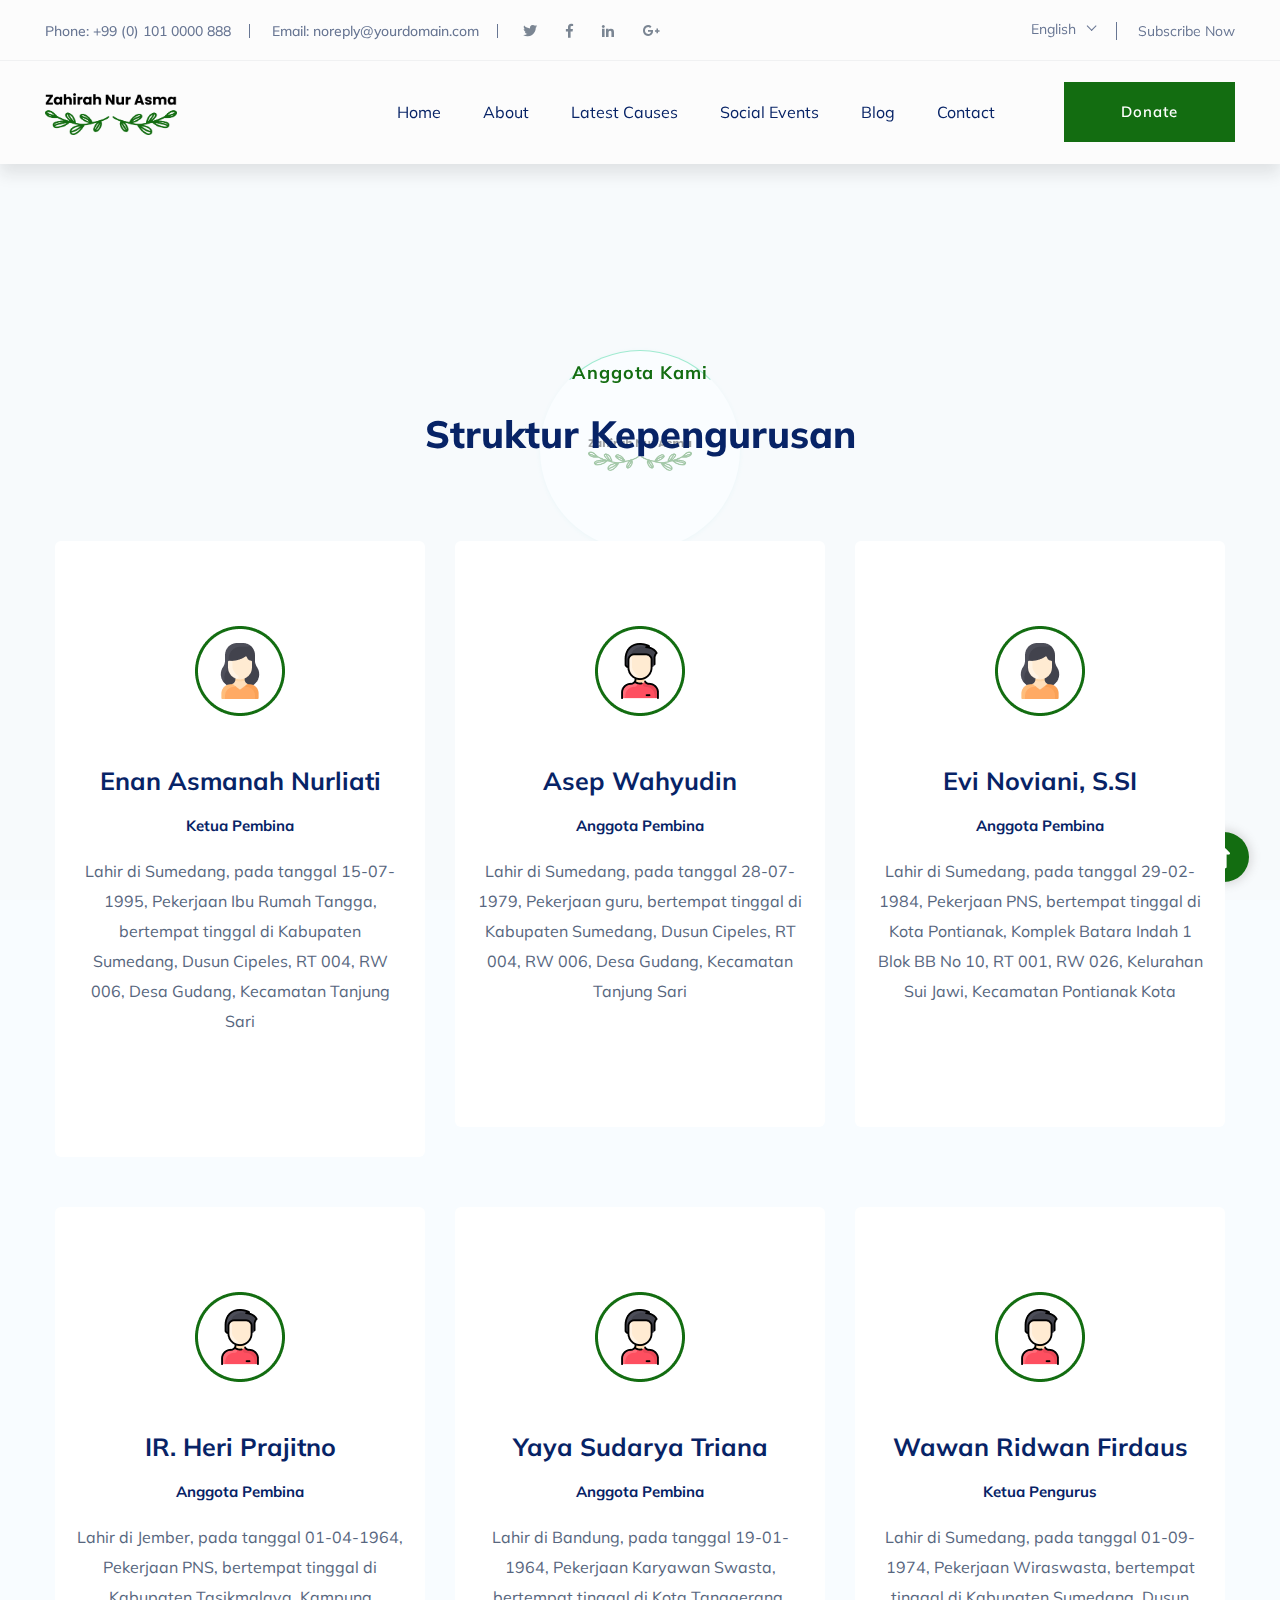
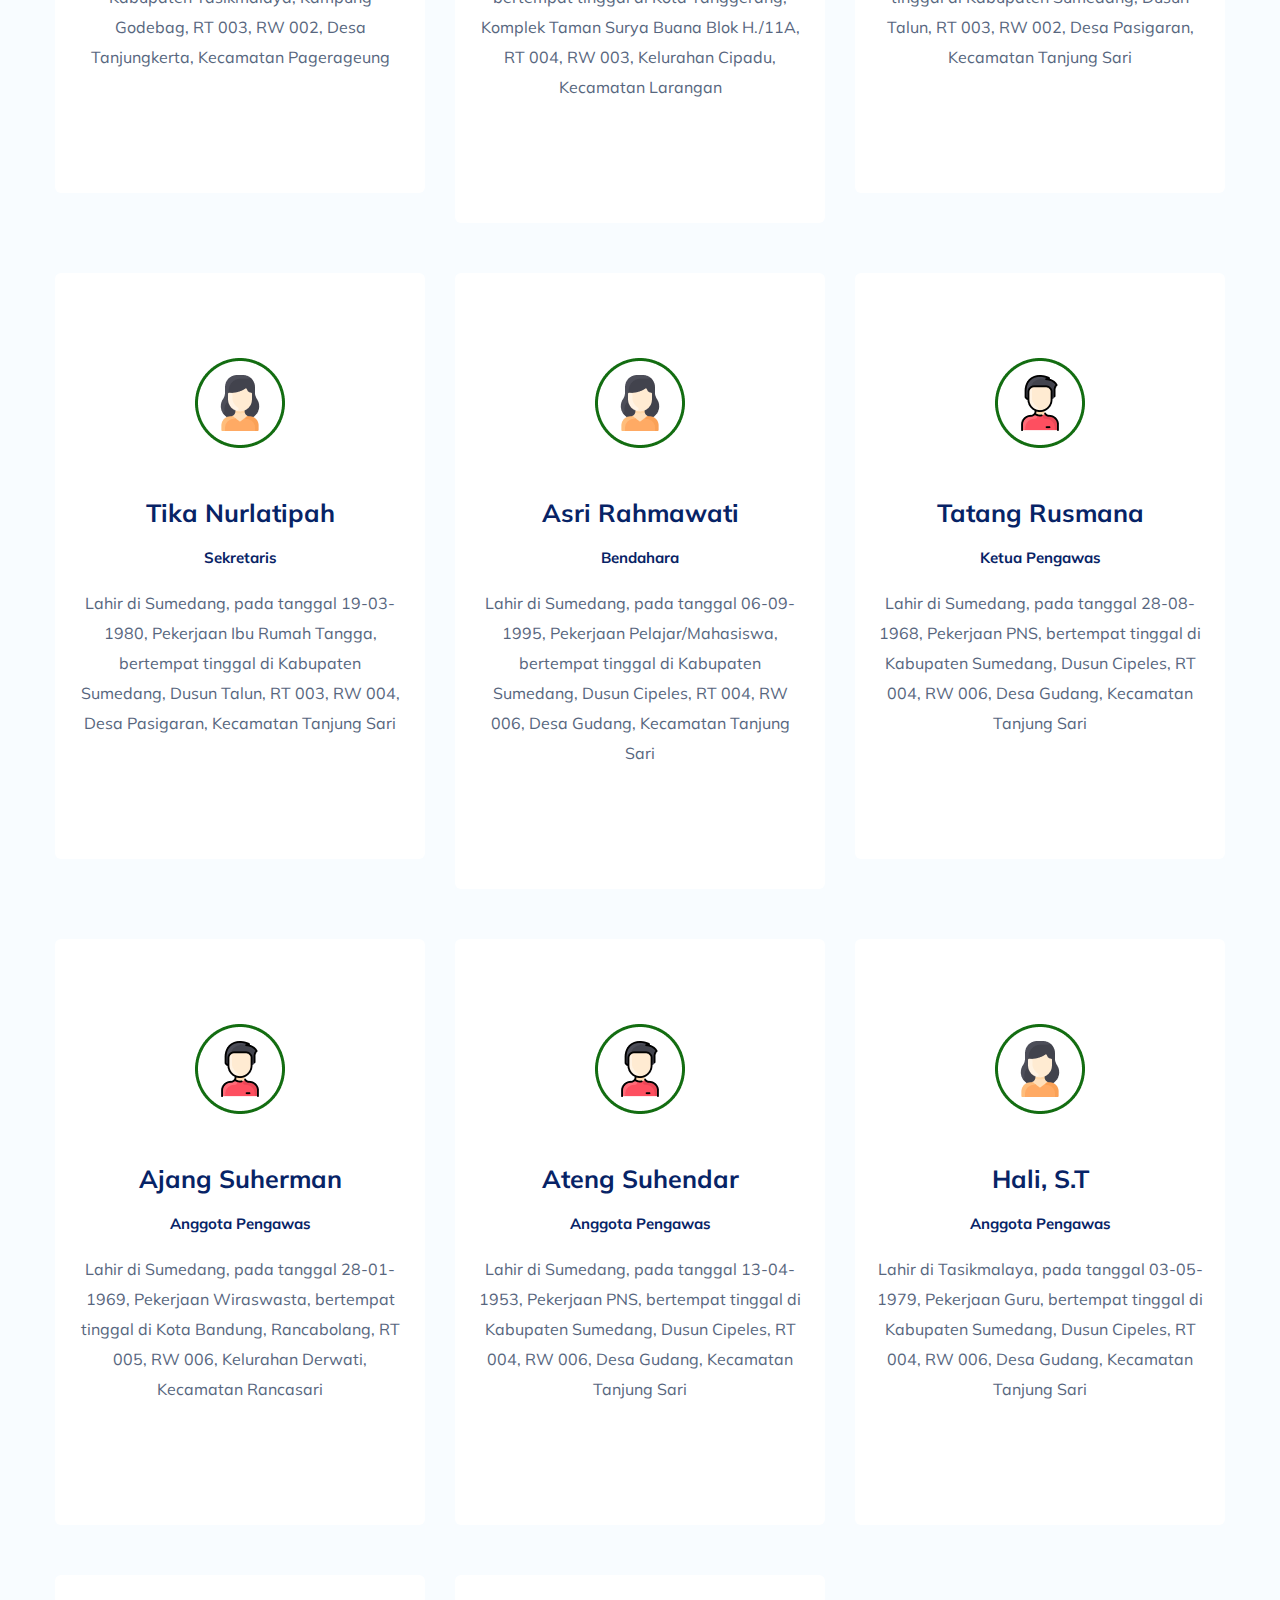
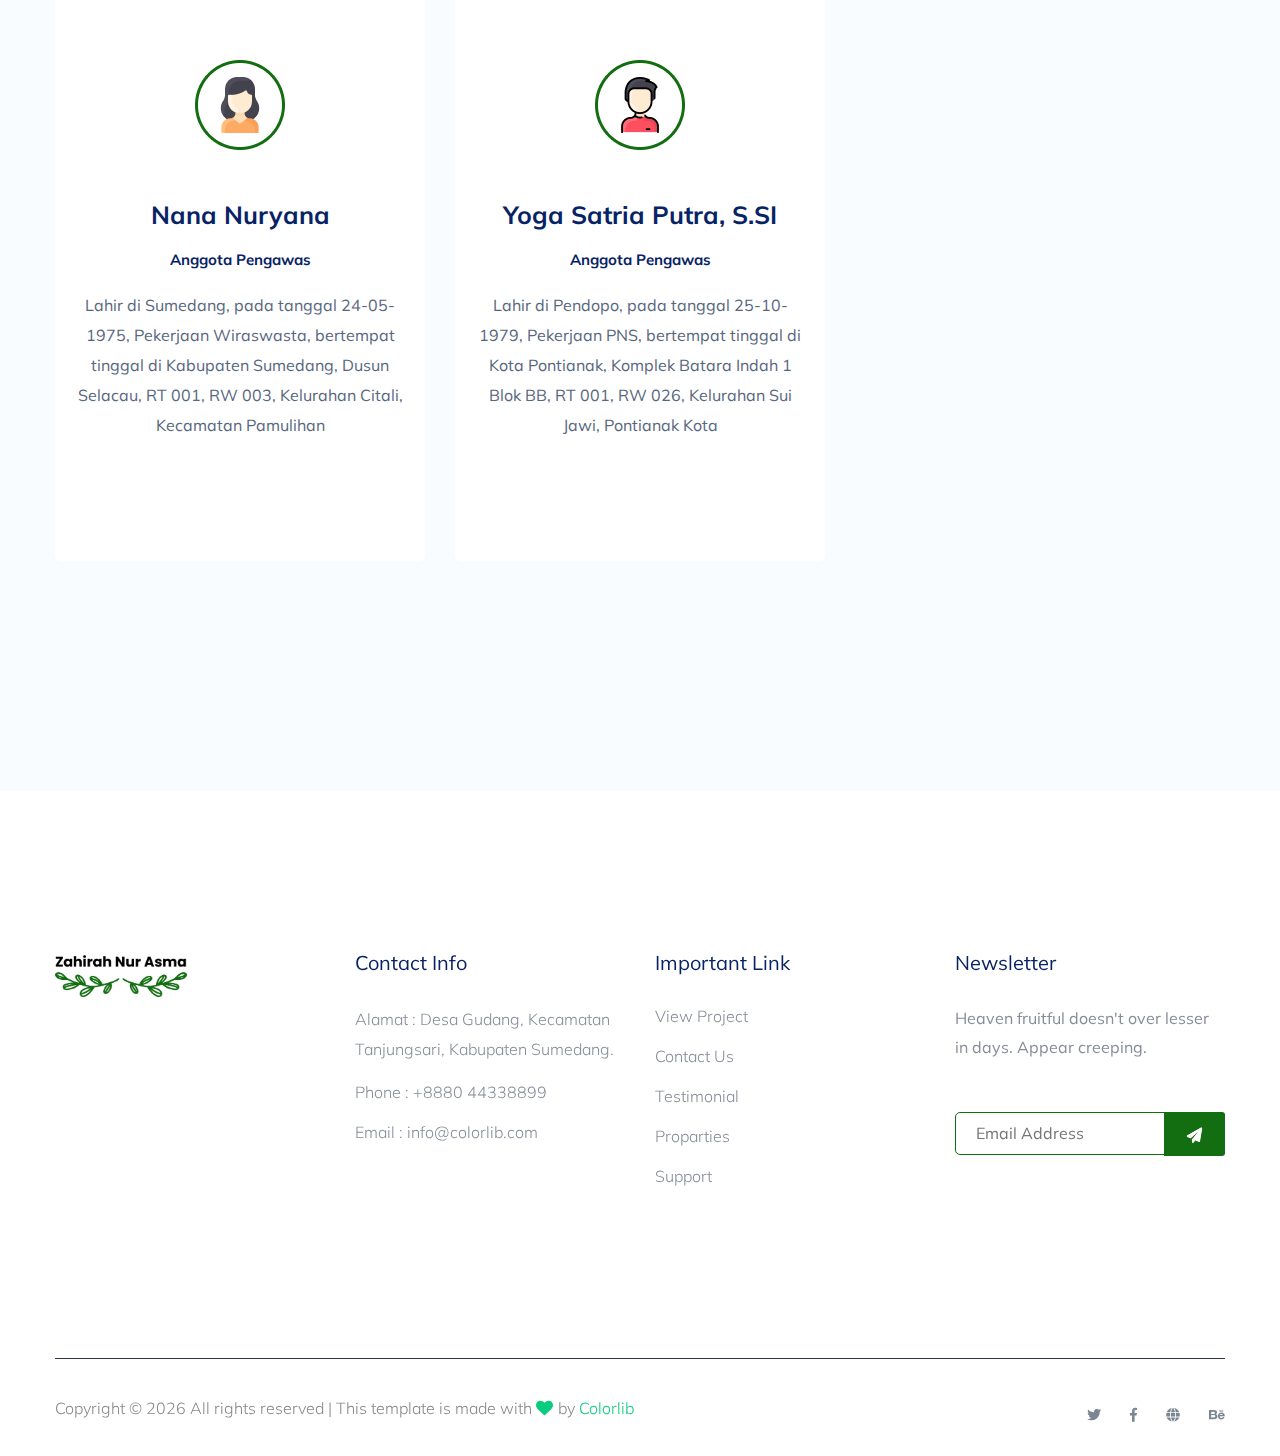
==== commit 7fad3153: "Penambahan dan Pembaruan Konten" ====
--- a/about.html
+++ b/about.html
@@ -1,30 +1,32 @@
 <!doctype html>
 <html class="no-js" lang="zxx">
+
 <head>
     <meta charset="utf-8">
     <meta http-equiv="x-ua-compatible" content="ie=edge">
-    <title> Charity | Teamplate</title>
+    <title> Yayasan Zahirah Nur Asma</title>
     <meta name="description" content="">
     <meta name="viewport" content="width=device-width, initial-scale=1">
     <link rel="manifest" href="site.webmanifest">
     <link rel="shortcut icon" type="image/x-icon" href="assets/img/favicon.ico">
 
-	<!-- CSS here -->
-	<link rel="stylesheet" href="assets/css/bootstrap.min.css">
-	<link rel="stylesheet" href="assets/css/owl.carousel.min.css">
-	<link rel="stylesheet" href="assets/css/slicknav.css">
+    <!-- CSS here -->
+    <link rel="stylesheet" href="assets/css/bootstrap.min.css">
+    <link rel="stylesheet" href="assets/css/owl.carousel.min.css">
+    <link rel="stylesheet" href="assets/css/slicknav.css">
     <link rel="stylesheet" href="assets/css/flaticon.css">
     <link rel="stylesheet" href="assets/css/progressbar_barfiller.css">
     <link rel="stylesheet" href="assets/css/gijgo.css">
     <link rel="stylesheet" href="assets/css/animate.min.css">
     <link rel="stylesheet" href="assets/css/animated-headline.css">
-	<link rel="stylesheet" href="assets/css/magnific-popup.css">
-	<link rel="stylesheet" href="assets/css/fontawesome-all.min.css">
-	<link rel="stylesheet" href="assets/css/themify-icons.css">
-	<link rel="stylesheet" href="assets/css/slick.css">
-	<link rel="stylesheet" href="assets/css/nice-select.css">
-	<link rel="stylesheet" href="assets/css/style.css">
+    <link rel="stylesheet" href="assets/css/magnific-popup.css">
+    <link rel="stylesheet" href="assets/css/fontawesome-all.min.css">
+    <link rel="stylesheet" href="assets/css/themify-icons.css">
+    <link rel="stylesheet" href="assets/css/slick.css">
+    <link rel="stylesheet" href="assets/css/nice-select.css">
+    <link rel="stylesheet" href="assets/css/style.css">
 </head>
+
 <body>
     <!-- ? Preloader Start -->
     <div id="preloader-active">
@@ -32,7 +34,7 @@
             <div class="preloader-inner position-relative">
                 <div class="preloader-circle"></div>
                 <div class="preloader-img pere-text">
-                    <img src="assets/img/logo/loder.png" alt="">
+                    <img src="assets/img/logo/logo.png" alt="">
                 </div>
             </div>
         </div>
@@ -47,14 +49,15 @@
                         <div class="col-xl-12">
                             <div class="row d-flex justify-content-between align-items-center">
                                 <div class="header-info-left d-flex">
-                                    <ul>     
+                                    <ul>
                                         <li>Phone: +99 (0) 101 0000 888</li>
                                         <li>Email: noreply@yourdomain.com</li>
                                     </ul>
-                                    <div class="header-social">    
+                                    <div class="header-social">
                                         <ul>
                                             <li><a href="#"><i class="fab fa-twitter"></i></a></li>
-                                            <li><a  href="https://www.facebook.com/sai4ull"><i class="fab fa-facebook-f"></i></a></li>
+                                            <li><a href="https://www.facebook.com/sai4ull"><i
+                                                        class="fab fa-facebook-f"></i></a></li>
                                             <li><a href="#"><i class="fab fa-linkedin-in"></i></a></li>
                                             <li> <a href="#"><i class="fab fa-google-plus-g"></i></a></li>
                                         </ul>
@@ -73,7 +76,7 @@
                                             </div>
                                         </form>
                                     </div>
-                                    <ul class="contact-now">     
+                                    <ul class="contact-now">
                                         <li><a href="#">Subscribe Now</a></li>
                                     </ul>
                                 </div>
@@ -95,7 +98,7 @@
                                     <!-- Main-menu -->
                                     <div class="main-menu d-none d-lg-block">
                                         <nav>
-                                            <ul id="navigation">                                                                                          
+                                            <ul id="navigation">
                                                 <li><a href="index.html">Home</a></li>
                                                 <li><a href="about.html">About</a></li>
                                                 <li><a href="program.html">latest causes</a></li>
@@ -116,7 +119,7 @@
                                         <a href="contact.html" class="btn header-btn">Donate</a>
                                     </div>
                                 </div>
-                            </div> 
+                            </div>
                             <!-- Mobile Menu -->
                             <div class="col-12">
                                 <div class="mobile_menu d-block d-lg-none"></div>
@@ -130,228 +133,226 @@
     </header>
     <!-- header end -->
     <main>
-    <!--? Hero Start -->
-    <div class="slider-area2">
-        <div class="slider-height2 d-flex align-items-center">
+        <!--? Services Area Start -->
+        <div class="service-area section-padding30">
             <div class="container">
+                <div class="row justify-content-center">
+                    <div class="col-xl-6 col-lg-7 col-md-10 col-sm-10">
+                        <!-- Section Tittle -->
+                        <div class="section-tittle text-center mb-80">
+                            <span>Anggota Kami</span>
+                            <h2>Struktur Kepengurusan</h2>
+                        </div>
+                    </div>
+                </div>
                 <div class="row">
-                    <div class="col-xl-12">
-                        <div class="hero-cap hero-cap2 pt-20 text-center">
-                            <h2>About US</h2>
+                    <div class="col-lg-4 col-md-6 col-sm-6">
+                        <div class="single-cat text-center mb-50">
+                            <div class="cat-icon">
+                                <img src="./assets/img/logo/woman.png" alt="">
+                            </div>
+                            <div class="cat-cap">
+                                <h5>Enan Asmanah Nurliati</h5>
+                                <h4>Ketua Pembina</h4>
+                                <p>Lahir di Sumedang, pada tanggal 15-07-1995, Pekerjaan Ibu Rumah Tangga,
+                                    bertempat tinggal di Kabupaten Sumedang, Dusun Cipeles, RT 004, RW 006, Desa Gudang,
+                                    Kecamatan Tanjung Sari</p>
+                            </div>
+                        </div>
+                    </div>
+                    <div class="col-lg-4 col-md-6 col-sm-6">
+                        <div class="single-cat text-center mb-50">
+                            <div class="cat-icon">
+                                <img src="./assets/img/logo/man.png" alt="">
+                            </div>
+                            <div class="cat-cap">
+                                <h5>Asep Wahyudin</h5>
+                                <h4>Anggota Pembina</h4>
+                                <p>Lahir di Sumedang, pada tanggal 28-07-1979, Pekerjaan guru,
+                                    bertempat tinggal di Kabupaten Sumedang, Dusun Cipeles, RT 004, RW 006, Desa Gudang,
+                                    Kecamatan Tanjung Sari</p>
+                            </div>
+                        </div>
+                    </div>
+                    <div class="col-lg-4 col-md-6 col-sm-6">
+                        <div class="single-cat text-center mb-50">
+                            <div class="cat-icon">
+                                <img src="./assets/img/logo/woman.png" alt="">
+                            </div>
+                            <div class="cat-cap">
+                                <h5>Evi Noviani, S.SI</h5>
+                                <h4>Anggota Pembina</h4>
+                                <p>Lahir di Sumedang, pada tanggal 29-02-1984, Pekerjaan PNS,
+                                    bertempat tinggal di Kota Pontianak, Komplek Batara Indah 1 Blok BB No 10, RT 001,
+                                    RW 026, Kelurahan Sui Jawi,
+                                    Kecamatan Pontianak Kota</p>
+                            </div>
+                        </div>
+                    </div>
+                    <div class="col-lg-4 col-md-6 col-sm-6">
+                        <div class="single-cat text-center mb-50">
+                            <div class="cat-icon">
+                                <img src="./assets/img/logo/man.png" alt="">
+                            </div>
+                            <div class="cat-cap">
+                                <h5>IR. Heri Prajitno</h5>
+                                <h4>Anggota Pembina</h4>
+                                <p>Lahir di Jember, pada tanggal 01-04-1964, Pekerjaan PNS,
+                                    bertempat tinggal di Kabupaten Tasikmalaya, Kampung Godebag, RT 003, RW 002, Desa
+                                    Tanjungkerta,
+                                    Kecamatan Pagerageung</p>
+                            </div>
+                        </div>
+                    </div>
+                    <div class="col-lg-4 col-md-6 col-sm-6">
+                        <div class="single-cat text-center mb-50">
+                            <div class="cat-icon">
+                                <img src="./assets/img/logo/man.png" alt="">
+                            </div>
+                            <div class="cat-cap">
+                                <h5>Yaya Sudarya Triana</h5>
+                                <h4>Anggota Pembina</h4>
+                                <p>Lahir di Bandung, pada tanggal 19-01-1964, Pekerjaan Karyawan Swasta,
+                                    bertempat tinggal di Kota Tanggerang, Komplek Taman Surya Buana Blok H./11A, RT 004,
+                                    RW 003, Kelurahan Cipadu,
+                                    Kecamatan Larangan</p>
+                            </div>
+                        </div>
+                    </div>
+                    <div class="col-lg-4 col-md-6 col-sm-6">
+                        <div class="single-cat text-center mb-50">
+                            <div class="cat-icon">
+                                <img src="./assets/img/logo/man.png" alt="">
+                            </div>
+                            <div class="cat-cap">
+                                <h5>Wawan Ridwan Firdaus</h5>
+                                <h4>Ketua Pengurus</h4>
+                                <p>Lahir di Sumedang, pada tanggal 01-09-1974, Pekerjaan Wiraswasta,
+                                    bertempat tinggal di Kabupaten Sumedang, Dusun Talun, RT 003, RW 002, Desa
+                                    Pasigaran,
+                                    Kecamatan Tanjung Sari</p>
+                            </div>
+                        </div>
+                    </div>
+                    <div class="col-lg-4 col-md-6 col-sm-6">
+                        <div class="single-cat text-center mb-50">
+                            <div class="cat-icon">
+                                <img src="./assets/img/logo/woman.png" alt="">
+                            </div>
+                            <div class="cat-cap">
+                                <h5>Tika Nurlatipah</h5>
+                                <h4>Sekretaris</h4>
+                                <p>Lahir di Sumedang, pada tanggal 19-03-1980, Pekerjaan Ibu Rumah Tangga,
+                                    bertempat tinggal di Kabupaten Sumedang, Dusun Talun, RT 003, RW 004, Desa
+                                    Pasigaran,
+                                    Kecamatan Tanjung Sari</p>
+                            </div>
+                        </div>
+                    </div>
+                    <div class="col-lg-4 col-md-6 col-sm-6">
+                        <div class="single-cat text-center mb-50">
+                            <div class="cat-icon">
+                                <img src="./assets/img/logo/woman.png" alt="">
+                            </div>
+                            <div class="cat-cap">
+                                <h5>Asri Rahmawati</h5>
+                                <h4>Bendahara</h4>
+                                <p>Lahir di Sumedang, pada tanggal 06-09-1995, Pekerjaan Pelajar/Mahasiswa,
+                                    bertempat tinggal di Kabupaten Sumedang, Dusun Cipeles, RT 004, RW 006, Desa Gudang,
+                                    Kecamatan Tanjung Sari</p>
+                            </div>
+                        </div>
+                    </div>
+                    <div class="col-lg-4 col-md-6 col-sm-6">
+                        <div class="single-cat text-center mb-50">
+                            <div class="cat-icon">
+                                <img src="./assets/img/logo/man.png" alt="">
+                            </div>
+                            <div class="cat-cap">
+                                <h5>Tatang Rusmana</h5>
+                                <h4>Ketua Pengawas</h4>
+                                <p>Lahir di Sumedang, pada tanggal 28-08-1968, Pekerjaan PNS,
+                                    bertempat tinggal di Kabupaten Sumedang, Dusun Cipeles, RT 004, RW 006, Desa Gudang,
+                                    Kecamatan Tanjung Sari</p>
+                            </div>
+                        </div>
+                    </div>
+                    <div class="col-lg-4 col-md-6 col-sm-6">
+                        <div class="single-cat text-center mb-50">
+                            <div class="cat-icon">
+                                <img src="./assets/img/logo/man.png" alt="">
+                            </div>
+                            <div class="cat-cap">
+                                <h5>Ajang Suherman</h5>
+                                <h4>Anggota Pengawas</h4>
+                                <p>Lahir di Sumedang, pada tanggal 28-01-1969, Pekerjaan Wiraswasta,
+                                    bertempat tinggal di Kota Bandung, Rancabolang, RT 005, RW 006, Kelurahan Derwati,
+                                    Kecamatan Rancasari</p>
+                            </div>
+                        </div>
+                    </div>
+                    <div class="col-lg-4 col-md-6 col-sm-6">
+                        <div class="single-cat text-center mb-50">
+                            <div class="cat-icon">
+                                <img src="./assets/img/logo/man.png" alt="">
+                            </div>
+                            <div class="cat-cap">
+                                <h5>Ateng Suhendar</h5>
+                                <h4>Anggota Pengawas</h4>
+                                <p>Lahir di Sumedang, pada tanggal 13-04-1953, Pekerjaan PNS,
+                                    bertempat tinggal di Kabupaten Sumedang, Dusun Cipeles, RT 004, RW 006, Desa Gudang,
+                                    Kecamatan Tanjung Sari</p>
+                            </div>
+                        </div>
+                    </div>
+                    <div class="col-lg-4 col-md-6 col-sm-6">
+                        <div class="single-cat text-center mb-50">
+                            <div class="cat-icon">
+                                <img src="./assets/img/logo/woman.png" alt="">
+                            </div>
+                            <div class="cat-cap">
+                                <h5>Hali, S.T</h5>
+                                <h4>Anggota Pengawas</h4>
+                                <p>Lahir di Tasikmalaya, pada tanggal 03-05-1979, Pekerjaan Guru,
+                                    bertempat tinggal di Kabupaten Sumedang, Dusun Cipeles, RT 004, RW 006, Desa Gudang,
+                                    Kecamatan Tanjung Sari</p>
+                            </div>
+                        </div>
+                    </div>
+                    <div class="col-lg-4 col-md-6 col-sm-6">
+                        <div class="single-cat text-center mb-50">
+                            <div class="cat-icon">
+                                <img src="./assets/img/logo/woman.png" alt="">
+                            </div>
+                            <div class="cat-cap">
+                                <h5>Nana Nuryana</h5>
+                                <h4>Anggota Pengawas</h4>
+                                <p>Lahir di Sumedang, pada tanggal 24-05-1975, Pekerjaan Wiraswasta,
+                                    bertempat tinggal di Kabupaten Sumedang, Dusun Selacau, RT 001, RW 003, Kelurahan
+                                    Citali,
+                                    Kecamatan Pamulihan</p>
+                            </div>
+                        </div>
+                    </div>
+                    <div class="col-lg-4 col-md-6 col-sm-6">
+                        <div class="single-cat text-center mb-50">
+                            <div class="cat-icon">
+                                <img src="./assets/img/logo/man.png" alt="">
+                            </div>
+                            <div class="cat-cap">
+                                <h5>Yoga Satria Putra, S.SI</h5>
+                                <h4>Anggota Pengawas</h4>
+                                <p>Lahir di Pendopo, pada tanggal 25-10-1979, Pekerjaan PNS,
+                                    bertempat tinggal di Kota Pontianak, Komplek Batara Indah 1 Blok BB, RT 001, RW
+                                    026, Kelurahan Sui Jawi,
+                                    Pontianak Kota</p>
+                            </div>
                         </div>
                     </div>
                 </div>
             </div>
         </div>
-    </div>
-    <!-- Hero End -->
-    <!--? Services Area Start -->
-    <div class="service-area section-padding30">
-        <div class="container">
-            <div class="row justify-content-center">
-                <div class="col-xl-6 col-lg-7 col-md-10 col-sm-10">
-                    <!-- Section Tittle -->
-                    <div class="section-tittle text-center mb-80">
-                        <span>What we are doing</span>
-                        <h2>We Are In A Mission To Help The Helpless</h2>
-                    </div>
-                </div>
-            </div>
-            <div class="row">
-                <div class="col-lg-4 col-md-6 col-sm-6">
-                    <div class="single-cat text-center mb-50">
-                        <div class="cat-icon">
-                            <span class="flaticon-null-1"></span>
-                        </div>
-                        <div class="cat-cap">
-                            <h5><a href="services.html">Clean Water</a></h5>
-                            <p>The sea freight service has grown conside rably in recent years. We spend timetting to know your processes to.</p>
-                        </div>
-                    </div>
-                </div>
-                <div class="col-lg-4 col-md-6 col-sm-6">
-                    <div class="single-cat active text-center mb-50">
-                        <div class="cat-icon">
-                            <span class="flaticon-think"></span>
-                        </div>
-                        <div class="cat-cap">
-                            <h5><a href="services.html">Clean Water</a></h5>
-                            <p>The sea freight service has grown conside rably in recent years. We spend timetting to know your processes to.</p>
-                        </div>
-                    </div>
-                </div>
-                <div class="col-lg-4 col-md-6 col-sm-6">
-                    <div class="single-cat text-center mb-50">
-                        <div class="cat-icon">
-                            <span class="flaticon-gear"></span>
-                        </div>
-                        <div class="cat-cap">
-                            <h5><a href="services.html">Clean Water</a></h5>
-                            <p>The sea freight service has grown conside rably in recent years. We spend timetting to know your processes to.</p>
-                        </div>
-                    </div>
-                </div>
-            </div>
-        </div>
-    </div>
-    <!-- Services Area End -->
-    <!--? About Law Start-->
-    <section class="about-low-area section-padding2">
-        <div class="container">
-            <div class="row">
-                <div class="col-lg-6 col-md-10">
-                    <div class="about-caption mb-50">
-                        <!-- Section Tittle -->
-                        <div class="section-tittle mb-35">
-                            <span>About our foundetion</span>
-                            <h2>We Are In A Mission To  Help Helpless</h2>
-                        </div>
-                        <p>Lorem ipsum dolor sit amet, consectetur adipisicing elit,mod tempor incididunt ut labore et dolore magna aliqua. Utnixm, quis nostrud exercitation ullamc.</p>
-                        <p>Lorem ipvsum dolor sit amext, consectetur adipisicing elit, smod tempor incididunt ut labore et dolore.</p>
-                    </div>
-                    <a href="about.html" class="btn">About US</a>
-                </div>
-                <div class="col-lg-6 col-md-12">
-                    <!-- about-img -->
-                    <div class="about-img ">
-                        <div class="about-font-img d-none d-lg-block">
-                            <img src="assets/img/gallery/about2.png" alt="">
-                        </div>
-                        <div class="about-back-img ">
-                            <img src="assets/img/gallery/about1.png" alt="">
-                        </div>
-                    </div>
-                </div>
-            </div>
-        </div>
-    </section>
-    <!-- About Law End-->
-    <!-- Want To work -->
-    <section class="wantToWork-area ">
-        <div class="container">
-            <div class="wants-wrapper w-padding2  section-bg" data-background="assets/img/gallery/section_bg01.png">
-                <div class="row align-items-center justify-content-between">
-                    <div class="col-xl-5 col-lg-9 col-md-8">
-                        <div class="wantToWork-caption wantToWork-caption2">
-                            <h2>Lets Chenge The World With Humanity</h2>
-                        </div>
-                    </div>
-                    <div class="col-xl-2 col-lg-3 col-md-4">
-                        <a href="#" class="btn white-btn f-right sm-left">Become A Volunteer</a>
-                    </div>
-                </div>
-            </div>
-        </div>
-    </section>
-    <!-- Want To work End -->
-    <!--? Testimonial Start -->
-    <div class="testimonial-area testimonial-padding">
-        <div class="container">
-            <!-- Testimonial contents -->
-            <div class="row d-flex justify-content-center">
-                <div class="col-xl-8 col-lg-8 col-md-10">
-                    <div class="h1-testimonial-active dot-style">
-                        <!-- Single Testimonial -->
-                        <div class="single-testimonial text-center">
-                            <div class="testimonial-caption ">
-                                <!-- founder -->
-                                <div class="testimonial-founder">
-                                    <div class="founder-img mb-40">
-                                        <img src="assets/img/gallery/testimonial.png" alt="">
-                                        <span>Margaret Lawson</span>
-                                        <p>Creative Director</p>
-                                    </div>
-                                </div>
-                                <div class="testimonial-top-cap">
-                                    <p>“I am at an age where I just want to be fit and healthy our bodies are our responsibility! So start caring for your body and it will care for you. Eat clean it will care for you and workout hard.”</p>
-                                </div>
-                            </div>
-                        </div>
-                        <!-- Single Testimonial -->
-                        <div class="single-testimonial text-center">
-                            <div class="testimonial-caption ">
-                                <!-- founder -->
-                                <div class="testimonial-founder">
-                                    <div class="founder-img mb-40">
-                                        <img src="assets/img/gallery/testimonial.png" alt="">
-                                        <span>Margaret Lawson</span>
-                                        <p>Creative Director</p>
-                                    </div>
-                                </div>
-                                <div class="testimonial-top-cap">
-                                    <p>“I am at an age where I just want to be fit and healthy our bodies are our responsibility! So start caring for your body and it will care for you. Eat clean it will care for you and workout hard.”</p>
-                                </div>
-                            </div>
-                        </div>
-                        <!-- Single Testimonial -->
-                        <div class="single-testimonial text-center">
-                            <div class="testimonial-caption ">
-                                <!-- founder -->
-                                <div class="testimonial-founder">
-                                    <div class="founder-img mb-40">
-                                        <img src="assets/img/gallery/testimonial.png" alt="">
-                                        <span>Margaret Lawson</span>
-                                        <p>Creative Director</p>
-                                    </div>
-                                </div>
-                                <div class="testimonial-top-cap">
-                                    <p>“I am at an age where I just want to be fit and healthy our bodies are our responsibility! So start caring for your body and it will care for you. Eat clean it will care for you and workout hard.”</p>
-                                </div>
-                            </div>
-                        </div>
-                    </div>
-                </div>
-            </div>
-        </div>
-    </div>
-    <!-- Testimonial End -->
-
-    <!--? Count Down Start -->
-    <div class="count-down-area pt-25 section-bg" data-background="assets/img/gallery/section_bg02.png">
-        <div class="container">
-            <div class="row justify-content-center">
-                <div class="col-lg-12 col-md-12">
-                    <div class="count-down-wrapper" >
-                        <div class="row justify-content-between">
-                            <div class="col-lg-3 col-md-6 col-sm-6">
-                                <!-- Counter Up -->
-                                <div class="single-counter text-center">
-                                    <span class="counter color-green">6,200</span>
-                                    <span class="plus">+</span>
-                                    <p class="color-green">Donation</p>
-                                </div>
-                            </div>
-                            <div class="col-lg-3 col-md-6 col-sm-6">
-                                <!-- Counter Up -->
-                                <div class="single-counter text-center">
-                                    <span class="counter color-green">80</span>
-                                    <span class="plus">+</span>
-                                    <p class="color-green">Fund Raised</p>
-                                </div>
-                            </div>
-                            <div class="col-lg-3 col-md-6 col-sm-6">
-                                <!-- Counter Up -->
-                                <div class="single-counter text-center">
-                                    <span class="counter color-green">256</span>
-                                    <span class="plus">+</span>
-                                    <p class="color-green">Donation</p>
-                                </div>
-                            </div>
-                            <div class="col-lg-3 col-md-6 col-sm-6">
-                                <!-- Counter Up -->
-                                <div class="single-counter text-center">
-                                    <span class="counter color-green">256</span>
-                                    <span class="plus">+</span>
-                                    <p class="color-green">Donation</p>
-                                </div>
-                            </div>
-                        </div>
-                    </div>
-                </div>
-            </div>
-        </div>
-    </div>
-    <!-- Count Down End -->
+        <!-- Services Area End -->
     </main>
     <footer>
         <div class="footer-wrapper section-bg2" data-background="assets/img/gallery/footer_bg.png">
@@ -360,15 +361,15 @@
                 <div class="container">
                     <div class="row d-flex justify-content-between">
                         <div class="col-xl-3 col-lg-3 col-md-4 col-sm-6">
-                        <div class="single-footer-caption mb-50">
-                            <div class="single-footer-caption mb-30">
-                                <div class="footer-tittle">
-                                    <div class="footer-logo mb-20">
-                                        <a href="index.html"><img src="assets/img/logo/logo2_footer.png" alt=""></a>
-                                    </div>
-                                </div>
-                            </div>
-                        </div>
+                            <div class="single-footer-caption mb-50">
+                                <div class="single-footer-caption mb-30">
+                                    <div class="footer-tittle">
+                                        <div class="footer-logo mb-20">
+                                            <a href="index.html"><img src="assets/img/logo/logo.png" alt=""></a>
+                                        </div>
+                                    </div>
+                                </div>
+                            </div>
                         </div>
                         <div class="col-xl-3 col-lg-3 col-md-4 col-sm-5">
                             <div class="single-footer-caption mb-50">
@@ -376,7 +377,7 @@
                                     <h4>Contact Info</h4>
                                     <ul>
                                         <li>
-                                            <p>Address :Your address goes here, your demo address.</p>
+                                            <p>Alamat : Desa Gudang, Kecamatan Tanjungsari, Kabupaten Sumedang.</p>
                                         </li>
                                         <li><a href="#">Phone : +8880 44338899</a></li>
                                         <li><a href="#">Email : info@colorlib.com</a></li>
@@ -404,24 +405,27 @@
                                 <div class="footer-tittle">
                                     <h4>Newsletter</h4>
                                     <div class="footer-pera footer-pera2">
-                                    <p>Heaven fruitful doesn't over lesser in days. Appear creeping.</p>
-                                </div>
-                                <!-- Form -->
-                                <div class="footer-form" >
-                                    <div id="mc_embed_signup">
-                                        <form target="_blank" action="https://spondonit.us12.list-manage.com/subscribe/post?u=1462626880ade1ac87bd9c93a&amp;id=92a4423d01"
-                                        method="get" class="subscribe_form relative mail_part">
-                                            <input type="email" name="email" id="newsletter-form-email" placeholder="Email Address"
-                                            class="placeholder hide-on-focus" onfocus="this.placeholder = ''"
-                                            onblur="this.placeholder = ' Email Address '">
-                                            <div class="form-icon">
-                                                <button type="submit" name="submit" id="newsletter-submit"
-                                                class="email_icon newsletter-submit button-contactForm"><img src="assets/img/gallery/form.png" alt=""></button>
-                                            </div>
-                                            <div class="mt-10 info"></div>
-                                        </form>
-                                    </div>
-                                </div>
+                                        <p>Heaven fruitful doesn't over lesser in days. Appear creeping.</p>
+                                    </div>
+                                    <!-- Form -->
+                                    <div class="footer-form">
+                                        <div id="mc_embed_signup">
+                                            <form target="_blank"
+                                                action="https://spondonit.us12.list-manage.com/subscribe/post?u=1462626880ade1ac87bd9c93a&amp;id=92a4423d01"
+                                                method="get" class="subscribe_form relative mail_part">
+                                                <input type="email" name="email" id="newsletter-form-email"
+                                                    placeholder="Email Address" class="placeholder hide-on-focus"
+                                                    onfocus="this.placeholder = ''"
+                                                    onblur="this.placeholder = ' Email Address '">
+                                                <div class="form-icon">
+                                                    <button type="submit" name="submit" id="newsletter-submit"
+                                                        class="email_icon newsletter-submit button-contactForm"><img
+                                                            src="assets/img/gallery/form.png" alt=""></button>
+                                                </div>
+                                                <div class="mt-10 info"></div>
+                                            </form>
+                                        </div>
+                                    </div>
                                 </div>
                             </div>
                         </div>
@@ -435,15 +439,20 @@
                         <div class="row d-flex justify-content-between align-items-center">
                             <div class="col-xl-10 col-lg-9 ">
                                 <div class="footer-copy-right">
-                                    <p><!-- Link back to Colorlib can't be removed. Template is licensed under CC BY 3.0. -->
-  Copyright &copy;<script>document.write(new Date().getFullYear());</script> All rights reserved | This template is made with <i class="fa fa-heart" aria-hidden="true"></i> by <a href="https://colorlib.com" target="_blank">Colorlib</a>
-  <!-- Link back to Colorlib can't be removed. Template is licensed under CC BY 3.0. --></p>
+                                    <p>
+                                        <!-- Link back to Colorlib can't be removed. Template is licensed under CC BY 3.0. -->
+                                        Copyright &copy;
+                                        <script>document.write(new Date().getFullYear());</script> All rights reserved |
+                                        This template is made with <i class="fa fa-heart" aria-hidden="true"></i> by <a
+                                            href="https://colorlib.com" target="_blank">Colorlib</a>
+                                        <!-- Link back to Colorlib can't be removed. Template is licensed under CC BY 3.0. -->
+                                    </p>
                                 </div>
                             </div>
                             <div class="col-xl-2 col-lg-3">
                                 <div class="footer-social f-right">
                                     <a href="#"><i class="fab fa-twitter"></i></a>
-                                    <a  href="https://www.facebook.com/sai4ull"><i class="fab fa-facebook-f"></i></a>
+                                    <a href="https://www.facebook.com/sai4ull"><i class="fab fa-facebook-f"></i></a>
                                     <a href="#"><i class="fas fa-globe"></i></a>
                                     <a href="#"><i class="fab fa-behance"></i></a>
                                 </div>
@@ -456,7 +465,7 @@
     </footer>
 
     <!-- Scroll Up -->
-    <div id="back-top" >
+    <div id="back-top">
         <a title="Go to Top" href="#"> <i class="fas fa-level-up-alt"></i></a>
     </div>
 
@@ -485,7 +494,7 @@
     <script src="./assets/js/jquery.sticky.js"></script>
     <!-- Progress -->
     <script src="./assets/js/jquery.barfiller.js"></script>
-    
+
     <!-- counter , waypoint,Hover Direction -->
     <script src="./assets/js/jquery.counterup.min.js"></script>
     <script src="./assets/js/waypoints.min.js"></script>
@@ -498,10 +507,11 @@
     <script src="./assets/js/jquery.validate.min.js"></script>
     <script src="./assets/js/mail-script.js"></script>
     <script src="./assets/js/jquery.ajaxchimp.min.js"></script>
-    
-    <!-- Jquery Plugins, main Jquery -->	
+
+    <!-- Jquery Plugins, main Jquery -->
     <script src="./assets/js/plugins.js"></script>
     <script src="./assets/js/main.js"></script>
-    
-    </body>
+
+</body>
+
 </html>--- a/assets/css/style.css
+++ b/assets/css/style.css
@@ -2482,8 +2482,8 @@
 
 /* line 627, C:/Users/HP/Desktop/jun-2020/277.Charity _Non-profit/assets/scss/_common.scss */
 .preloader .preloader-circle {
-  width: 100px;
-  height: 100px;
+  width: 200px;
+  height: 200px;
   position: relative;
   border-style: solid;
   border-width: 1px;
@@ -2529,7 +2529,7 @@
 
 /* line 670, C:/Users/HP/Desktop/jun-2020/277.Charity _Non-profit/assets/scss/_common.scss */
 .preloader .preloader-img img {
-  max-width: 55px;
+  max-width: 105px;
 }
 
 /* line 673, C:/Users/HP/Desktop/jun-2020/277.Charity _Non-profit/assets/scss/_common.scss */
@@ -3547,6 +3547,10 @@
     font-size: 50px;
     line-height: 1.2;
   }
+
+  .slider-area {
+    background-image: none;
+  }
 }
 
 @media only screen and (min-width: 576px) and (max-width: 767px) {
@@ -3555,6 +3559,10 @@
     font-size: 35px;
     line-height: 1.2;
   }
+
+  .slider-area {
+    background-image: none;
+  }
 }
 
 @media (max-width: 575px) {
@@ -3562,6 +3570,10 @@
   .slider-area .hero__caption h1 {
     font-size: 35px;
     line-height: 1.2;
+  }
+
+  .slider-area {
+    background-image: none;
   }
 }
 
@@ -3896,21 +3908,16 @@
 }
 
 /* line 26, C:/Users/HP/Desktop/jun-2020/277.Charity _Non-profit/assets/scss/_services_section.scss */
-.service-area .single-cat .cat-icon span {
+.service-area .single-cat .cat-icon img {
   margin-bottom: 50px;
-  width: 90px;
-  height: 90px;
-  background: #136D11;
   line-height: 90px;
   text-align: center;
-  border-radius: 50%;
   display: inline-block;
   font-size: 40px;
-  color: #fff;
 }
 
 /* line 41, C:/Users/HP/Desktop/jun-2020/277.Charity _Non-profit/assets/scss/_services_section.scss */
-.service-area .single-cat .cat-cap h5 > a {
+.service-area .single-cat .cat-cap h5 {
   font-size: 25px;
   font-weight: 700;
   margin-bottom: 21px;
@@ -3922,17 +3929,37 @@
   font-family: "Muli", sans-serif;
 }
 
+.service-area .single-cat .cat-cap h4 {
+  font-size: 15px;
+  font-weight: 700;
+  margin-bottom: 21px;
+  display: block;
+  -webkit-transition: 0.2s;
+  -moz-transition: 0.2s;
+  -o-transition: 0.2s;
+  transition: 0.2s;
+  font-family: "Muli", sans-serif;
+}
+
 @media only screen and (min-width: 576px) and (max-width: 767px) {
   /* line 41, C:/Users/HP/Desktop/jun-2020/277.Charity _Non-profit/assets/scss/_services_section.scss */
-  .service-area .single-cat .cat-cap h5 > a {
+  .service-area .single-cat .cat-cap h5 {
     font-size: 26px;
+  }
+
+  .service-area .single-cat .cat-cap h4 {
+    font-size: 16px;
   }
 }
 
 @media (max-width: 575px) {
   /* line 41, C:/Users/HP/Desktop/jun-2020/277.Charity _Non-profit/assets/scss/_services_section.scss */
-  .service-area .single-cat .cat-cap h5 > a {
+  .service-area .single-cat .cat-cap h5 {
     font-size: 26px;
+  }
+
+  .service-area .single-cat .cat-cap h4 {
+    font-size: 16px;
   }
 }
 
@@ -4003,7 +4030,7 @@
 }
 
 /* line 109, C:/Users/HP/Desktop/jun-2020/277.Charity _Non-profit/assets/scss/_services_section.scss */
-.service-area .single-cat:hover .cat-cap h5 {
+.service-area .single-cat:hover .cat-cap h5, .service-area .single-cat:hover .cat-cap h4 {
   color: #fff;
 }
 
@@ -6430,6 +6457,8 @@
   .comments-area .comment-list .single-comment .comment {
     font-size: 10px;
   }
+
+  
 }
 
 /* line 1508, C:/Users/HP/Desktop/jun-2020/277.Charity _Non-profit/assets/scss/_blog_page.scss */
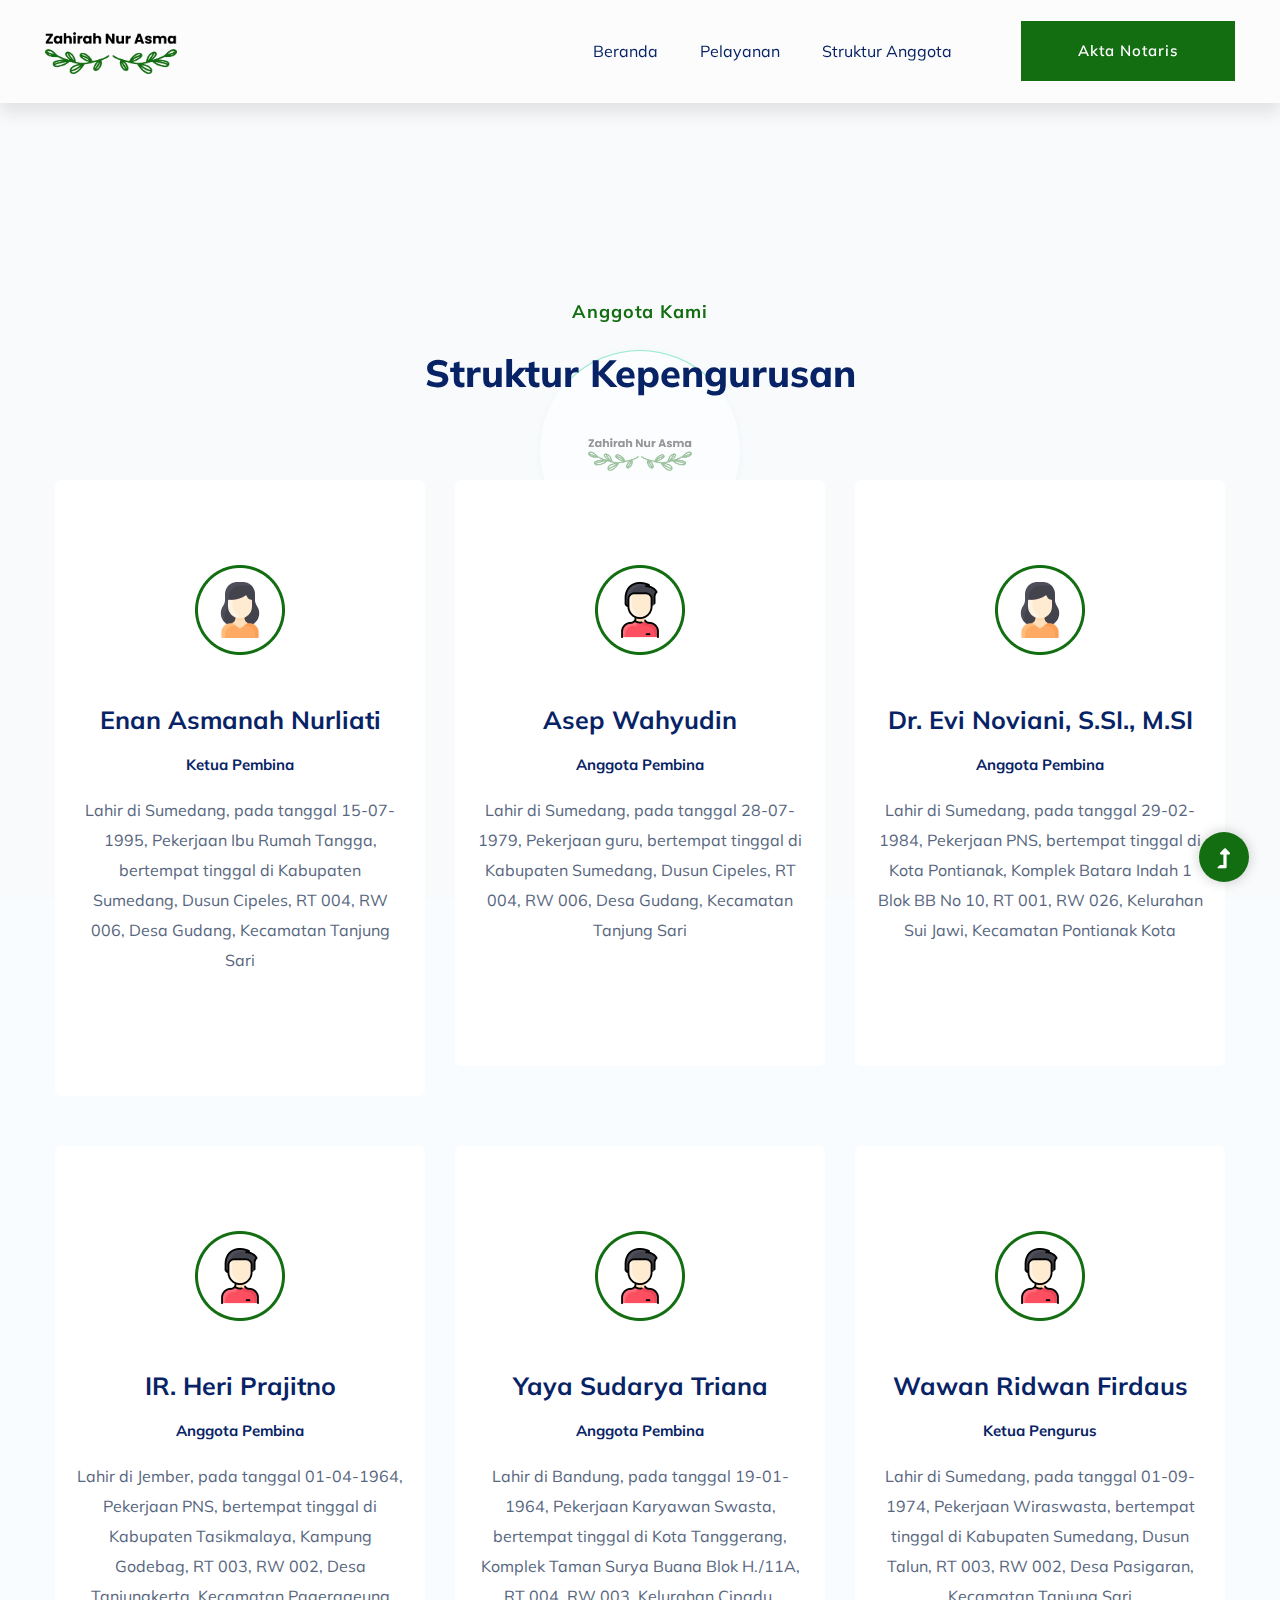
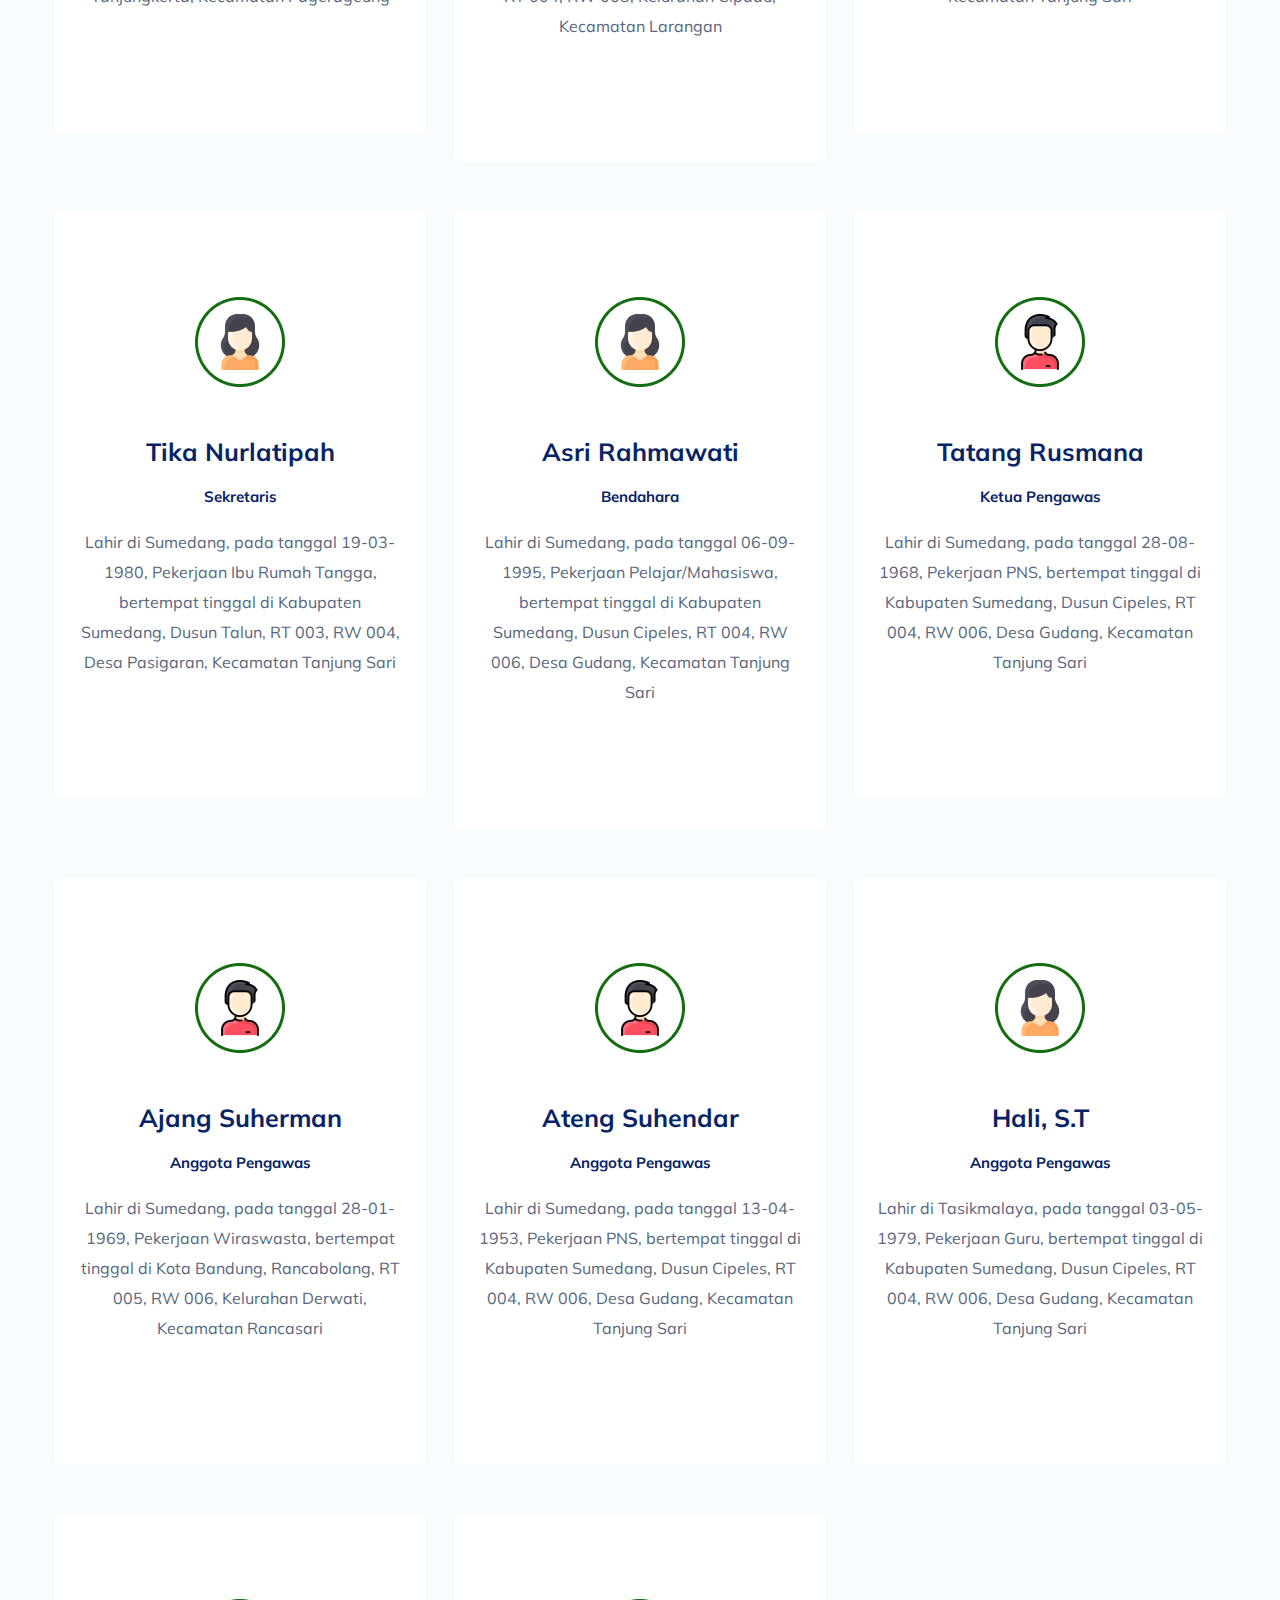
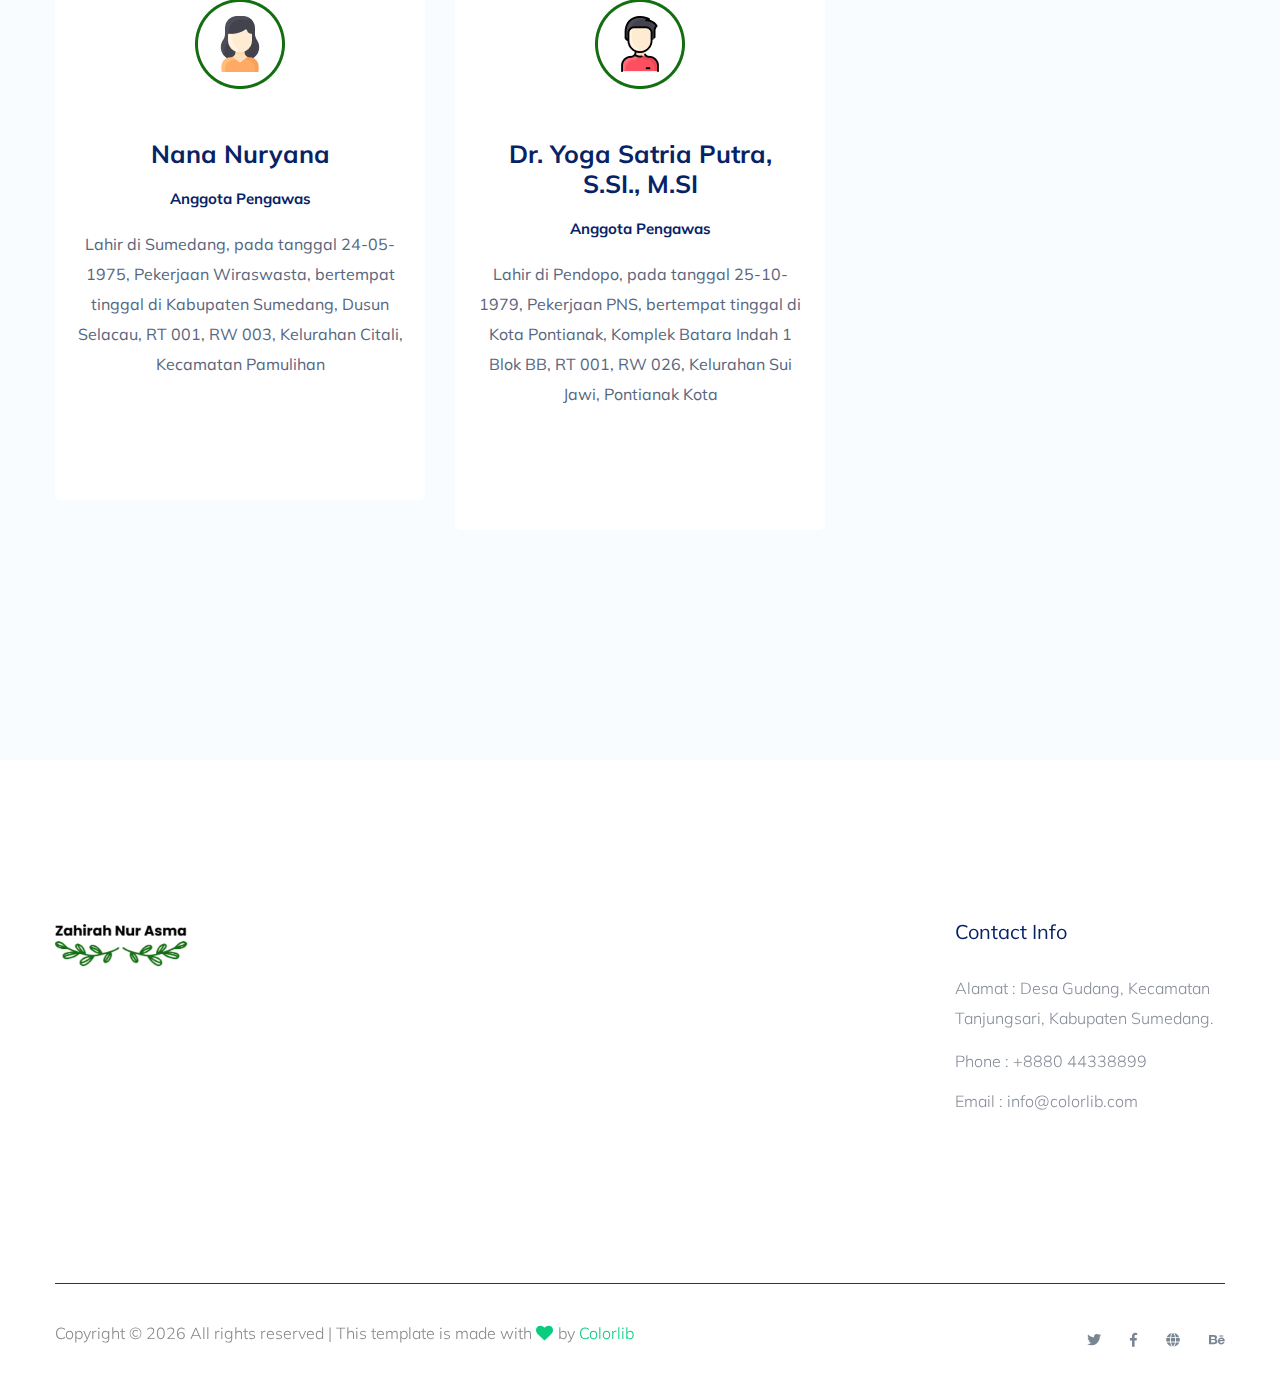
==== commit 4256ad59: "commit terbaru" ====
--- a/about.html
+++ b/about.html
@@ -44,46 +44,6 @@
         <!-- Header Start -->
         <div class="header-area">
             <div class="main-header ">
-                <div class="header-top d-none d-lg-block">
-                    <div class="container-fluid">
-                        <div class="col-xl-12">
-                            <div class="row d-flex justify-content-between align-items-center">
-                                <div class="header-info-left d-flex">
-                                    <ul>
-                                        <li>Phone: +99 (0) 101 0000 888</li>
-                                        <li>Email: noreply@yourdomain.com</li>
-                                    </ul>
-                                    <div class="header-social">
-                                        <ul>
-                                            <li><a href="#"><i class="fab fa-twitter"></i></a></li>
-                                            <li><a href="https://www.facebook.com/sai4ull"><i
-                                                        class="fab fa-facebook-f"></i></a></li>
-                                            <li><a href="#"><i class="fab fa-linkedin-in"></i></a></li>
-                                            <li> <a href="#"><i class="fab fa-google-plus-g"></i></a></li>
-                                        </ul>
-                                    </div>
-                                </div>
-                                <div class="header-info-right d-flex align-items-center">
-                                    <div class="select-this">
-                                        <form action="#">
-                                            <div class="select-itms">
-                                                <select name="select" id="select1">
-                                                    <option value="">English</option>
-                                                    <option value="">Bangla</option>
-                                                    <option value="">Arabic</option>
-                                                    <option value="">Hindi</option>
-                                                </select>
-                                            </div>
-                                        </form>
-                                    </div>
-                                    <ul class="contact-now">
-                                        <li><a href="#">Subscribe Now</a></li>
-                                    </ul>
-                                </div>
-                            </div>
-                        </div>
-                    </div>
-                </div>
                 <div class="header-bottom  header-sticky">
                     <div class="container-fluid">
                         <div class="row align-items-center">
@@ -99,24 +59,21 @@
                                     <div class="main-menu d-none d-lg-block">
                                         <nav>
                                             <ul id="navigation">
-                                                <li><a href="index.html">Home</a></li>
-                                                <li><a href="about.html">About</a></li>
-                                                <li><a href="program.html">latest causes</a></li>
-                                                <li><a href="events.html">social events </a></li>
-                                                <li><a href="blog.html">Blog</a>
+                                                <li><a href="index.html">Beranda</a></li>
+                                                <li><a href="pelayanan.html">Pelayanan</a>
                                                     <ul class="submenu">
-                                                        <li><a href="blog.html">Blog</a></li>
-                                                        <li><a href="blog_details.html">Blog Details</a></li>
-                                                        <li><a href="elements.html">Element</a></li>
+                                                        <li><a href="pendidikan.html">Pendidikan dan Keagamaan</a></li>
+                                                        <li><a href="kewirausahaan.html">Kewirausahaan</a></li>
+                                                        <li><a href="sosial.html">Sosial</a></li>
                                                     </ul>
                                                 </li>
-                                                <li><a href="contact.html">Contact</a></li>
+                                                <li><a href="about.html">Struktur Anggota</a></li>
                                             </ul>
                                         </nav>
                                     </div>
                                     <!-- Header-btn -->
                                     <div class="header-right-btn d-none d-lg-block ml-20">
-                                        <a href="contact.html" class="btn header-btn">Donate</a>
+                                        <a href="contact.html" class="btn header-btn">Akta Notaris</a>
                                     </div>
                                 </div>
                             </div>
@@ -180,7 +137,7 @@
                                 <img src="./assets/img/logo/woman.png" alt="">
                             </div>
                             <div class="cat-cap">
-                                <h5>Evi Noviani, S.SI</h5>
+                                <h5>Dr. Evi Noviani, S.SI., M.SI</h5>
                                 <h4>Anggota Pembina</h4>
                                 <p>Lahir di Sumedang, pada tanggal 29-02-1984, Pekerjaan PNS,
                                     bertempat tinggal di Kota Pontianak, Komplek Batara Indah 1 Blok BB No 10, RT 001,
@@ -340,7 +297,7 @@
                                 <img src="./assets/img/logo/man.png" alt="">
                             </div>
                             <div class="cat-cap">
-                                <h5>Yoga Satria Putra, S.SI</h5>
+                                <h5>Dr. Yoga Satria Putra, S.SI., M.SI</h5>
                                 <h4>Anggota Pengawas</h4>
                                 <p>Lahir di Pendopo, pada tanggal 25-10-1979, Pekerjaan PNS,
                                     bertempat tinggal di Kota Pontianak, Komplek Batara Indah 1 Blok BB, RT 001, RW
@@ -386,49 +343,6 @@
 
                             </div>
                         </div>
-                        <div class="col-xl-3 col-lg-3 col-md-4 col-sm-5">
-                            <div class="single-footer-caption mb-50">
-                                <div class="footer-tittle">
-                                    <h4>Important Link</h4>
-                                    <ul>
-                                        <li><a href="#"> View Project</a></li>
-                                        <li><a href="#">Contact Us</a></li>
-                                        <li><a href="#">Testimonial</a></li>
-                                        <li><a href="#">Proparties</a></li>
-                                        <li><a href="#">Support</a></li>
-                                    </ul>
-                                </div>
-                            </div>
-                        </div>
-                        <div class="col-xl-3 col-lg-3 col-md-4 col-sm-5">
-                            <div class="single-footer-caption mb-50">
-                                <div class="footer-tittle">
-                                    <h4>Newsletter</h4>
-                                    <div class="footer-pera footer-pera2">
-                                        <p>Heaven fruitful doesn't over lesser in days. Appear creeping.</p>
-                                    </div>
-                                    <!-- Form -->
-                                    <div class="footer-form">
-                                        <div id="mc_embed_signup">
-                                            <form target="_blank"
-                                                action="https://spondonit.us12.list-manage.com/subscribe/post?u=1462626880ade1ac87bd9c93a&amp;id=92a4423d01"
-                                                method="get" class="subscribe_form relative mail_part">
-                                                <input type="email" name="email" id="newsletter-form-email"
-                                                    placeholder="Email Address" class="placeholder hide-on-focus"
-                                                    onfocus="this.placeholder = ''"
-                                                    onblur="this.placeholder = ' Email Address '">
-                                                <div class="form-icon">
-                                                    <button type="submit" name="submit" id="newsletter-submit"
-                                                        class="email_icon newsletter-submit button-contactForm"><img
-                                                            src="assets/img/gallery/form.png" alt=""></button>
-                                                </div>
-                                                <div class="mt-10 info"></div>
-                                            </form>
-                                        </div>
-                                    </div>
-                                </div>
-                            </div>
-                        </div>
                     </div>
                 </div>
             </div>
--- a/assets/css/style.css
+++ b/assets/css/style.css
@@ -727,6 +727,7 @@
   line-height: 48px;
   border: 2px solid transparent;
   box-shadow: 0 0 10px 3px rgba(108, 98, 98, 0.2);
+  z-index: 10;
 }
 
 @media (max-width: 575px) {
@@ -3320,7 +3321,7 @@
 
 /* line 174, C:/Users/HP/Desktop/jun-2020/277.Charity _Non-profit/assets/scss/_headerMenu.scss */
 .main-header .main-menu ul li:hover > a {
-  color: #09cc7f;
+  color: #136D11;
 }
 
 /* line 179, C:/Users/HP/Desktop/jun-2020/277.Charity _Non-profit/assets/scss/_headerMenu.scss */
@@ -3334,7 +3335,7 @@
   opacity: 0;
   box-shadow: 0 0 10px 3px rgba(0, 0, 0, 0.05);
   padding: 17px 0;
-  border-top: 5px solid #09cc7f;
+  border-top: 5px solid #136D11;
   -webkit-transition: 0.3s;
   -moz-transition: 0.3s;
   -o-transition: 0.3s;
@@ -3356,7 +3357,7 @@
 
 /* line 198, C:/Users/HP/Desktop/jun-2020/277.Charity _Non-profit/assets/scss/_headerMenu.scss */
 .main-header .main-menu ul ul.submenu > li > a:hover {
-  color: #09cc7f;
+  color: #136D11;
   background: none;
   padding-left: 13px !important;
 }
@@ -3675,7 +3676,15 @@
 
 /* line 127, C:/Users/HP/Desktop/jun-2020/277.Charity _Non-profit/assets/scss/_h1-hero.scss */
 .slider-area2 .hero-cap h2 {
-  color: #072366;
+  color: #fff;
+  font-size: 50px;
+  font-weight: 800;
+  text-transform: capitalize;
+  line-height: 1;
+}
+
+.slider-area2 .hero-cap .cooming-soon {
+  color: #000;
   font-size: 50px;
   font-weight: 800;
   text-transform: capitalize;
@@ -3984,7 +3993,6 @@
 /* line 66, C:/Users/HP/Desktop/jun-2020/277.Charity _Non-profit/assets/scss/_services_section.scss */
 .service-area .single-cat .cat-cap a {
   color: #1c165c;
-  font-size: 16px;
   font-weight: 600;
   -webkit-transition: 0.2s;
   -moz-transition: 0.2s;
